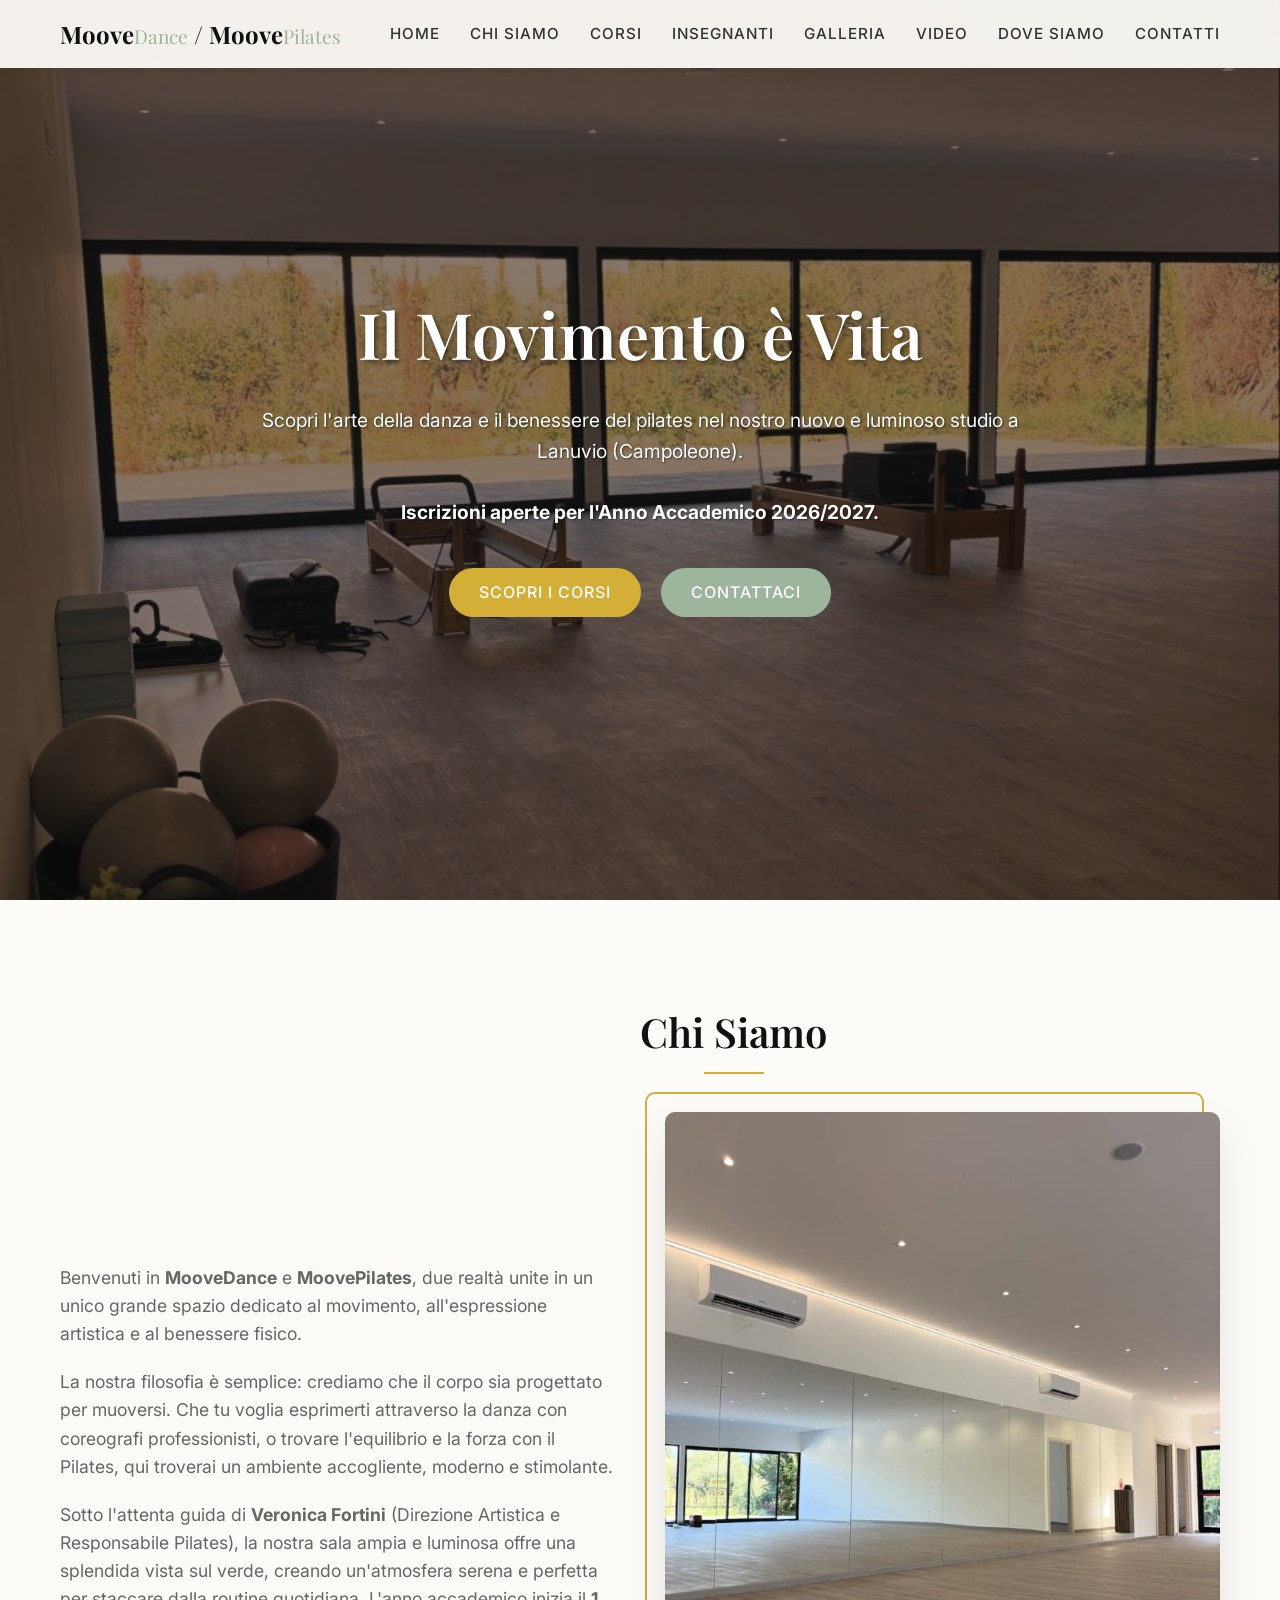
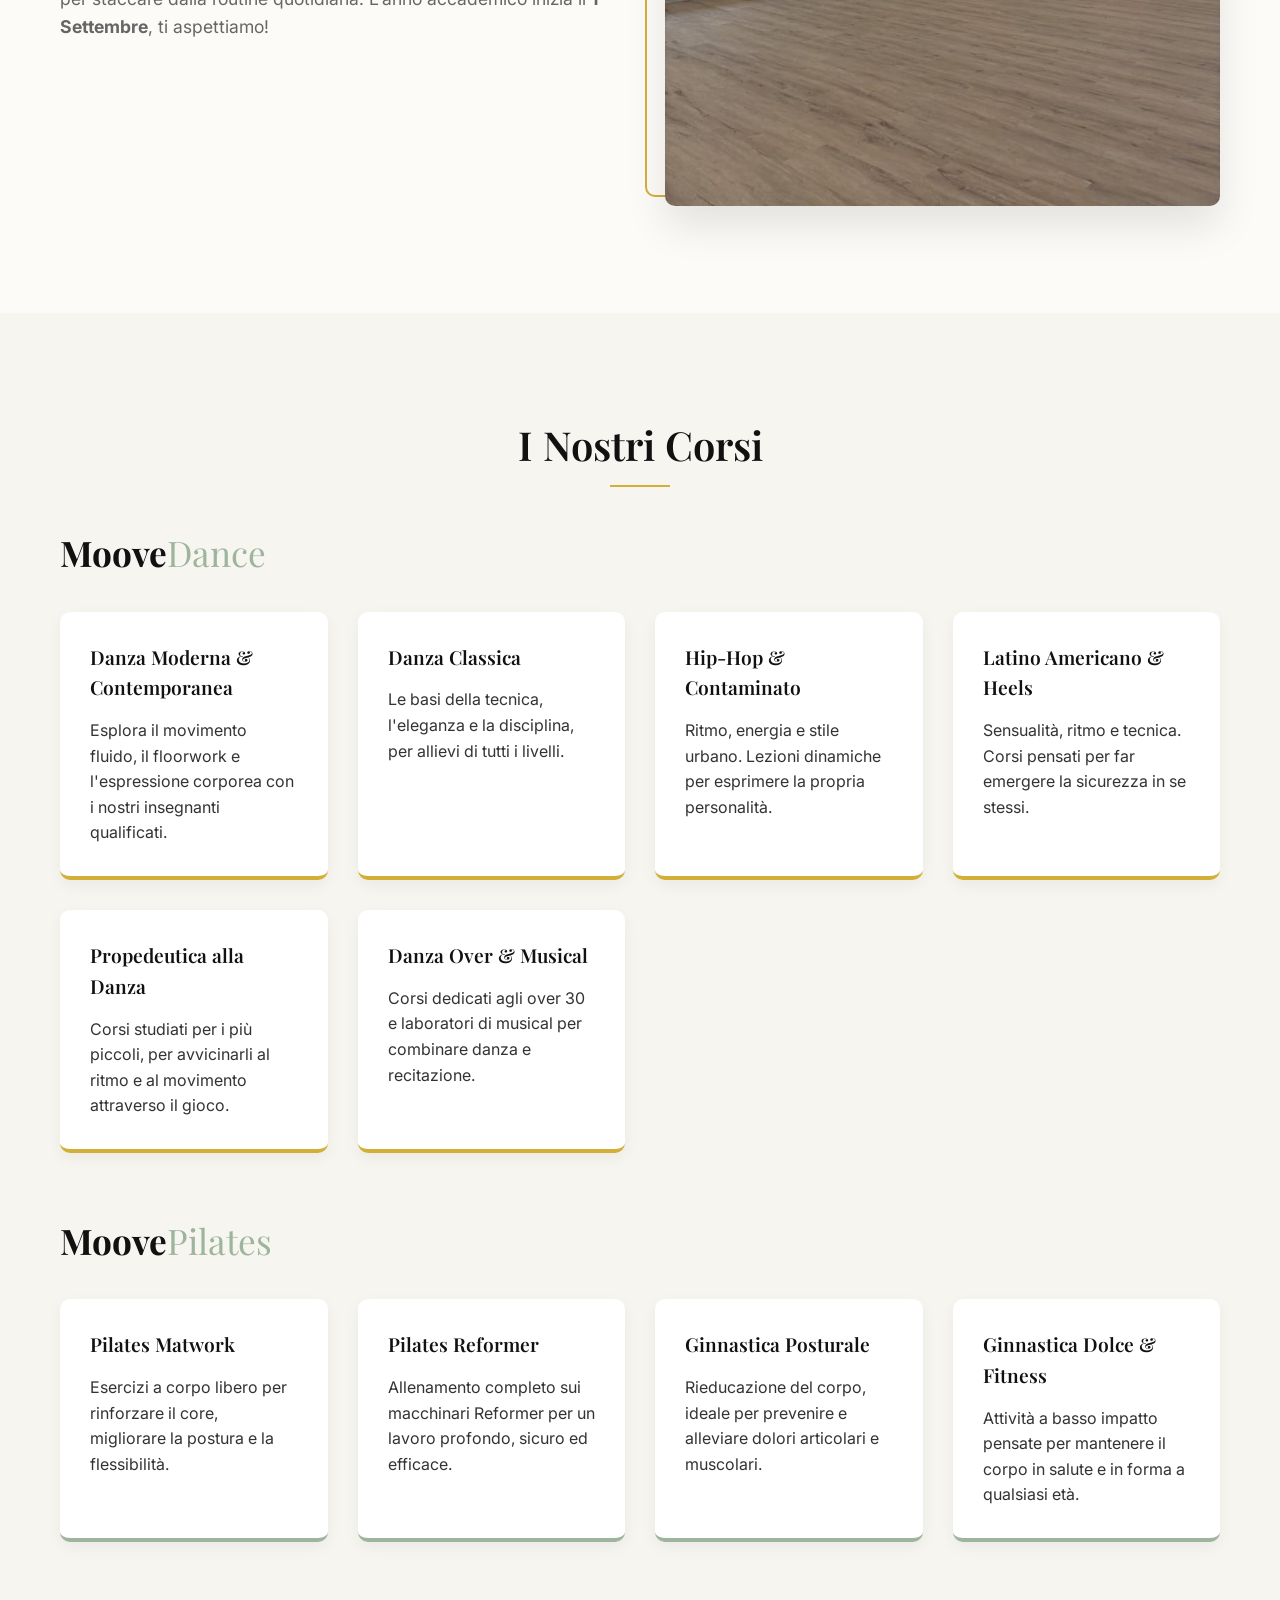
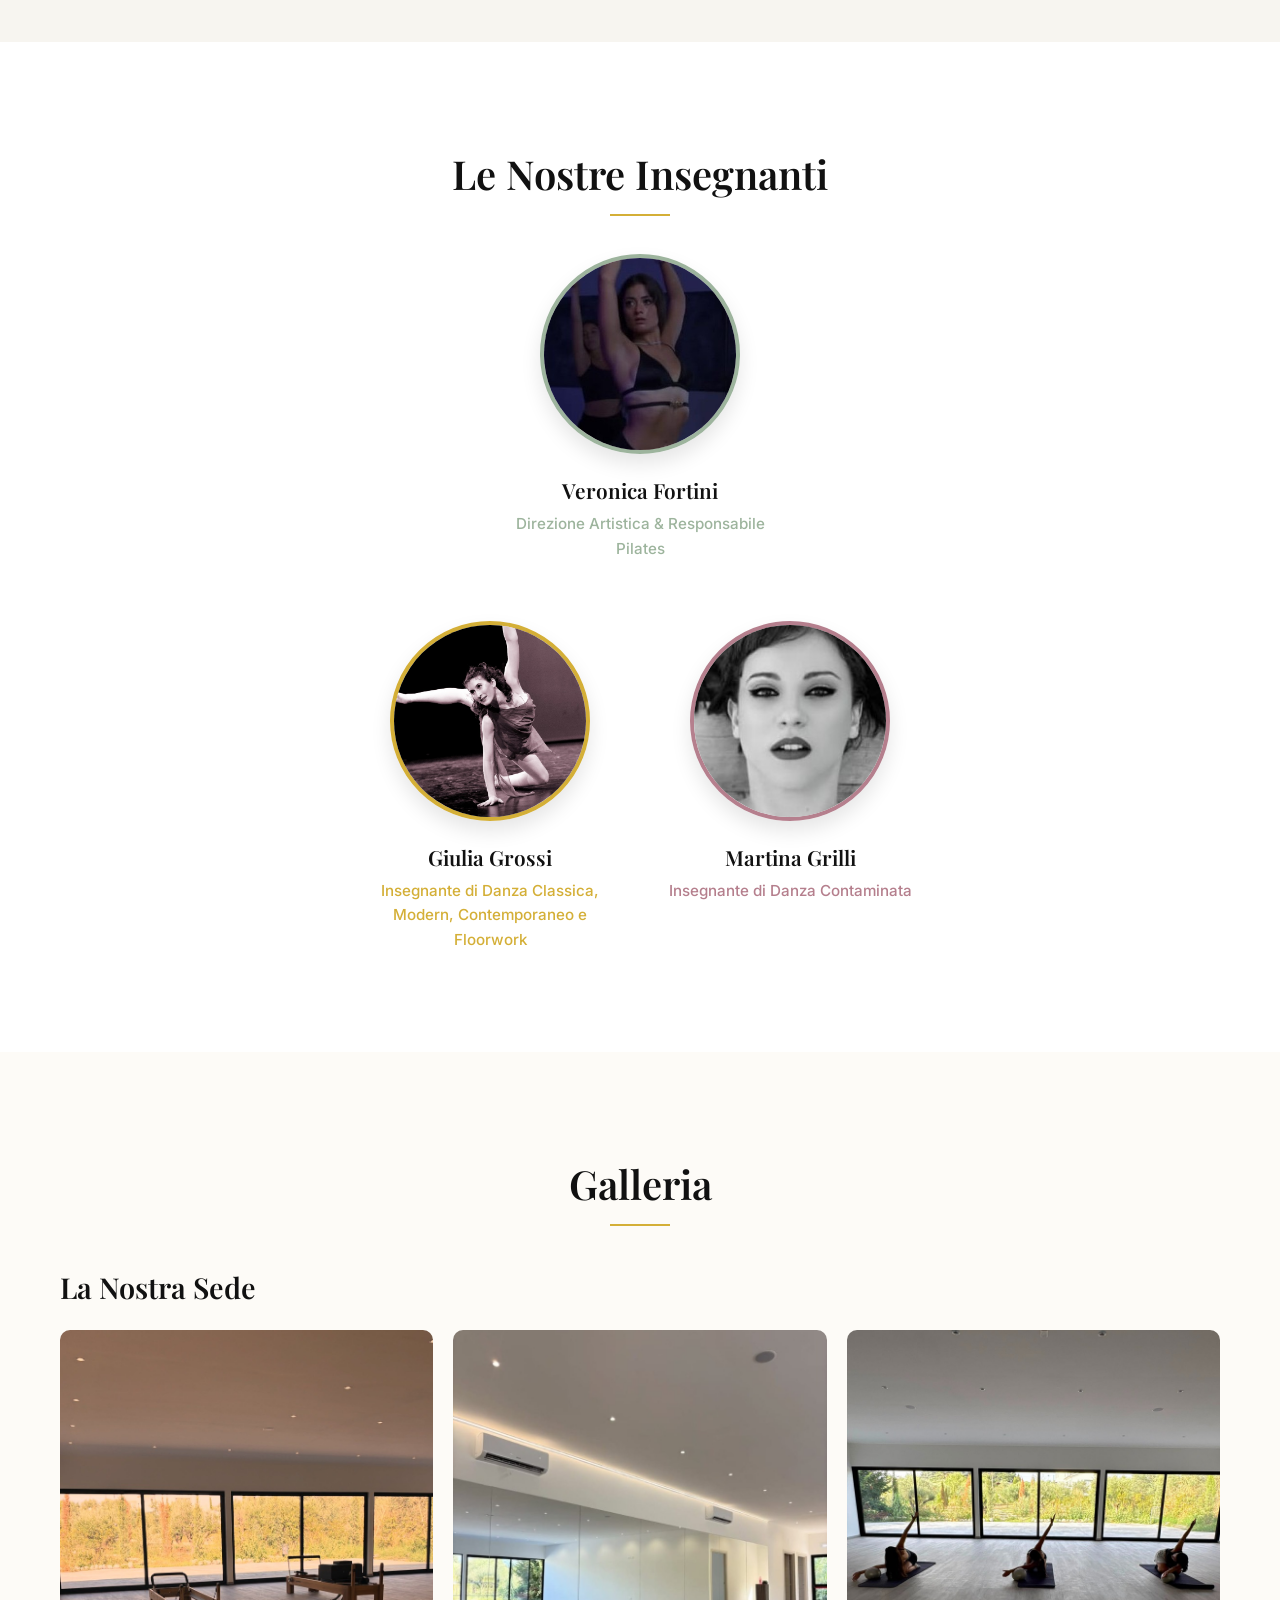
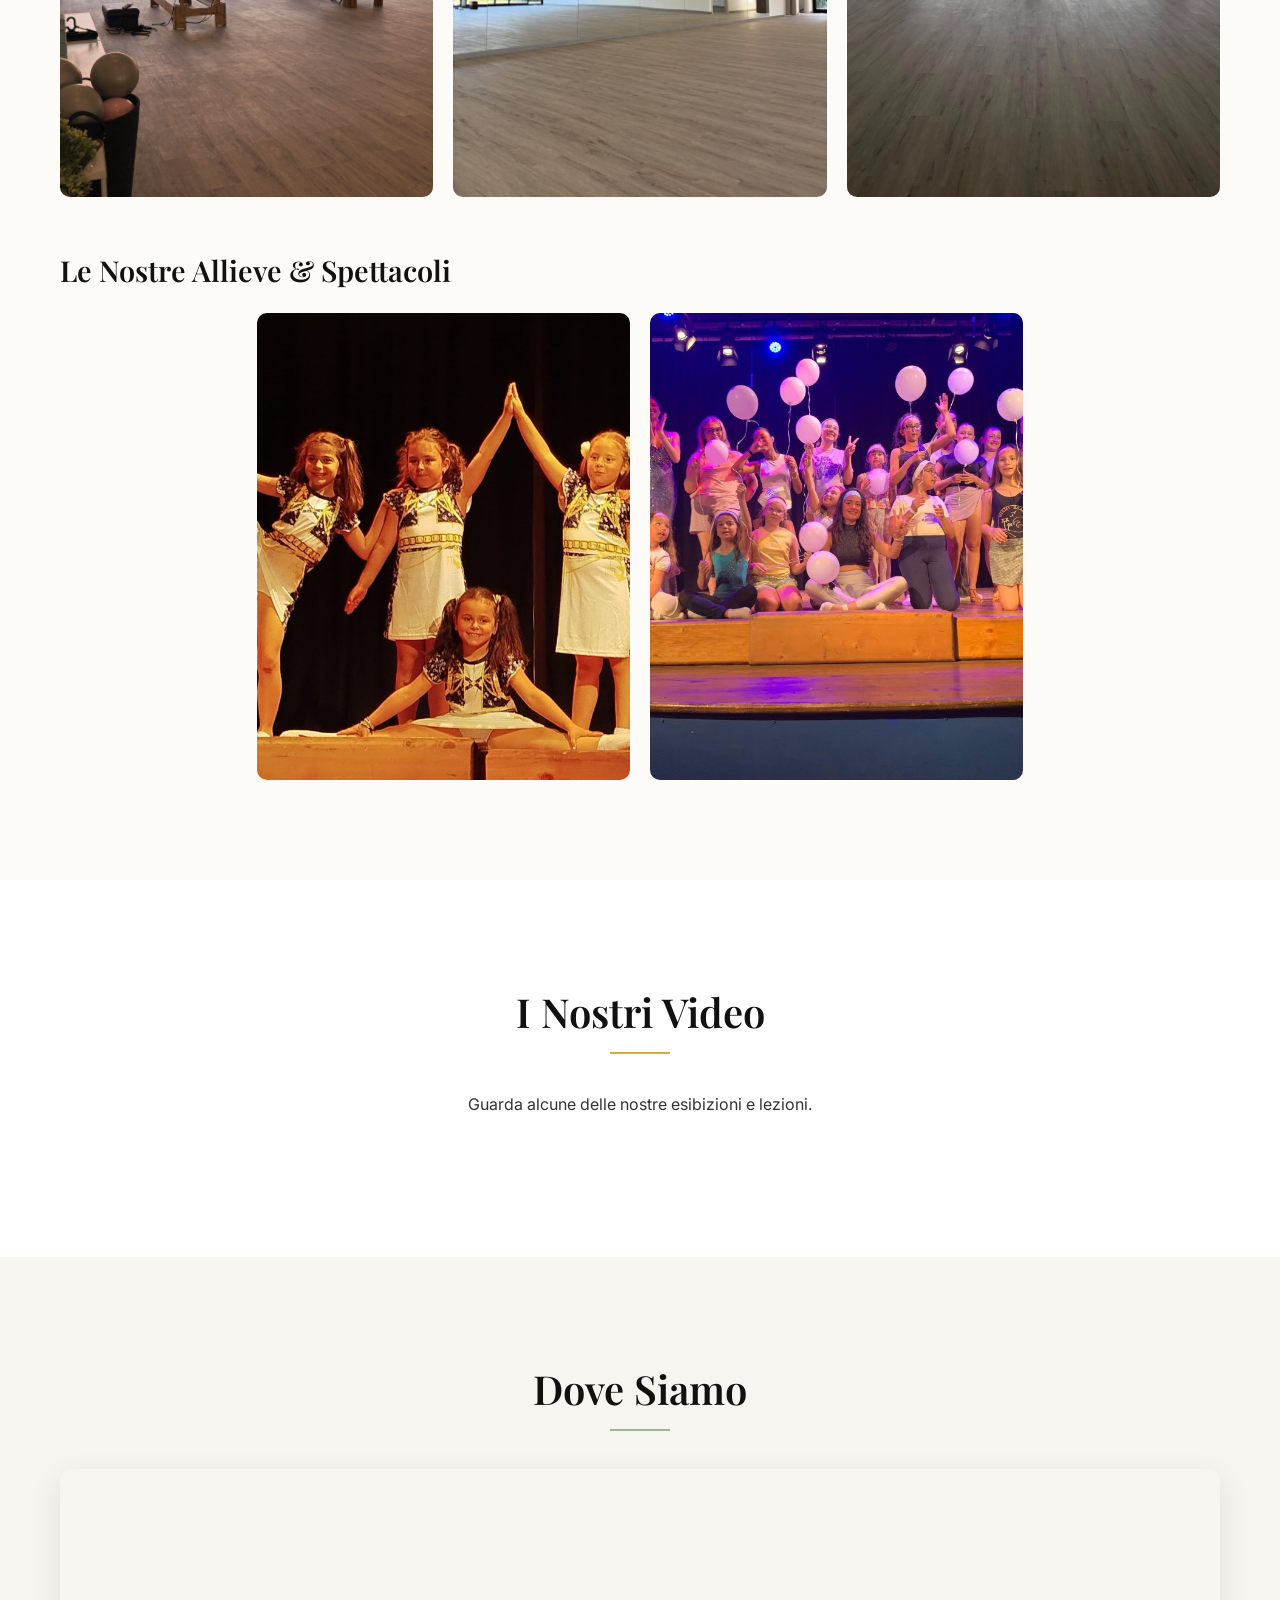
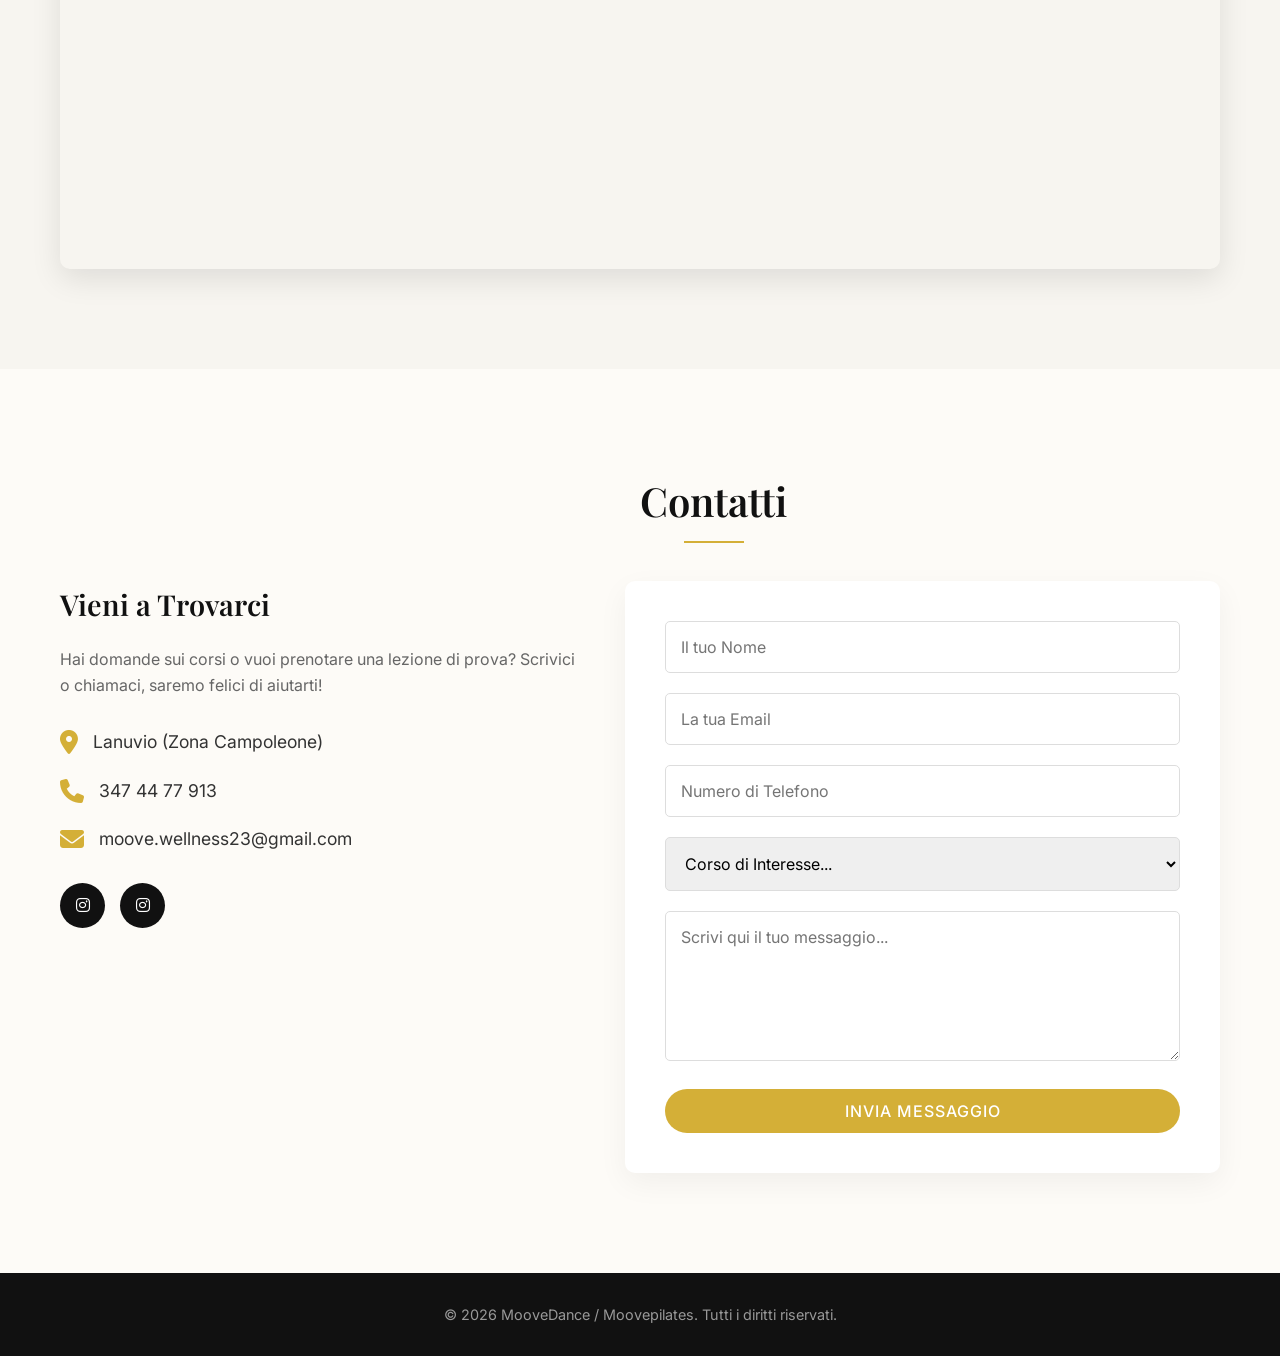
==== index.html @ 4d659f9c "Add files via upload" ====
<!DOCTYPE html>
<html lang="it">
<head>
  <meta charset="UTF-8">
  <meta name="viewport" content="width=device-width, initial-scale=1.0">
  <title>MooveDance & MoovePilates | Scuola di Danza e Pilates a Lanuvio</title>
  <meta name="description" content="MooveDance e MoovePilates a Lanuvio (Campoleone). Corsi di Danza Moderna, Classica, Hip-Hop e lezioni di Pilates, Reformer e Posturale. Iscrizioni aperte!">
  
  <!-- Google Fonts -->
  <link rel="preconnect" href="https://fonts.googleapis.com">
  <link rel="preconnect" href="https://fonts.gstatic.com" crossorigin>
  <link href="https://fonts.googleapis.com/css2?family=Inter:wght@300;400;500;600&family=Playfair+Display:ital,wght@0,400;0,600;0,700;1,400&display=swap" rel="stylesheet">
  
  <!-- Font Awesome for Icons -->
  <link rel="stylesheet" href="https://cdnjs.cloudflare.com/ajax/libs/font-awesome/6.4.0/css/all.min.css">
  
  <!-- Custom CSS -->
  <link rel="stylesheet" href="css/style.css?v=6">
</head>
<body>

  <!-- Header / Navbar -->
  <header>
    <div class="container">
      <div class="logo">
        <a href="#home">Moove<span>Dance</span> / Moove<span>Pilates</span></a>
      </div>
      
      <div class="hamburger">
        <span></span>
        <span></span>
        <span></span>
      </div>

      <ul class="nav-links">
        <li><a href="#home" class="active">Home</a></li>
        <li><a href="#chi-siamo">Chi Siamo</a></li>
        <li><a href="#corsi">Corsi</a></li>
        <li><a href="#insegnanti">Insegnanti</a></li>
        <li><a href="#galleria">Galleria</a></li>
        <li><a href="#video">Video</a></li>
        <li><a href="#dove-siamo">Dove Siamo</a></li>
        <li><a href="#contatti">Contatti</a></li>
      </ul>
    </div>
  </header>

  <!-- Hero Section -->
  <section id="home" style="background-image: url('img/hero.jpg');">
    <div class="hero-content fade-in">
      <h1>Il Movimento è Vita</h1>
      <p>Scopri l'arte della danza e il benessere del pilates nel nostro nuovo e luminoso studio a Lanuvio (Campoleone).<br><br><strong>Iscrizioni aperte per l'Anno Accademico 2026/2027.</strong></p>
      <div class="hero-buttons">
        <a href="#corsi" class="btn btn-primary">Scopri i Corsi</a>
        <a href="#contatti" class="btn btn-secondary">Contattaci</a>
      </div>
    </div>
  </section>

  <!-- Chi Siamo Section -->
  <section id="chi-siamo">
    <div class="container">
      <h2 class="section-title original-center fade-in">Chi Siamo</h2>
      <div class="about-content fade-in">
        <div class="about-text">
          <p>Benvenuti in <strong>MooveDance</strong> e <strong>MoovePilates</strong>, due realtà unite in un unico grande spazio dedicato al movimento, all'espressione artistica e al benessere fisico.</p>
          <p>La nostra filosofia è semplice: crediamo che il corpo sia progettato per muoversi. Che tu voglia esprimerti attraverso la danza con coreografi professionisti, o trovare l'equilibrio e la forza con il Pilates, qui troverai un ambiente accogliente, moderno e stimolante.</p>
          <p>Sotto l'attenta guida di <strong>Veronica Fortini</strong> (Direzione Artistica e Responsabile Pilates), la nostra sala ampia e luminosa offre una splendida vista sul verde, creando un'atmosfera serena e perfetta per staccare dalla routine quotidiana. L'anno accademico inizia il <strong>1 Settembre</strong>, ti aspettiamo!</p>
        </div>
        <div class="about-image">
          <img src="img/chi-siamo.jpg" alt="Sala MooveDance">
        </div>
      </div>
    </div>
  </section>

  <!-- Corsi Section -->
  <section id="corsi">
    <div class="container">
      <h2 class="section-title fade-in">I Nostri Corsi</h2>
      
      <div class="corsi-wrapper">
        <!-- Danza -->
        <div class="corsi-category fade-in">
          <h3><strong>Moove</strong><span>Dance</span></h3>
          <div class="corsi-grid">
            <div class="corso-card">
              <h4>Danza Moderna & Contemporanea</h4>
              <p>Esplora il movimento fluido, il floorwork e l'espressione corporea con i nostri insegnanti qualificati.</p>
            </div>
            <div class="corso-card">
              <h4>Danza Classica</h4>
              <p>Le basi della tecnica, l'eleganza e la disciplina, per allievi di tutti i livelli.</p>
            </div>
            <div class="corso-card">
              <h4>Hip-Hop & Contaminato</h4>
              <p>Ritmo, energia e stile urbano. Lezioni dinamiche per esprimere la propria personalità.</p>
            </div>
            <div class="corso-card">
              <h4>Latino Americano & Heels</h4>
              <p>Sensualità, ritmo e tecnica. Corsi pensati per far emergere la sicurezza in se stessi.</p>
            </div>
            <div class="corso-card">
              <h4>Propedeutica alla Danza</h4>
              <p>Corsi studiati per i più piccoli, per avvicinarli al ritmo e al movimento attraverso il gioco.</p>
            </div>
            <div class="corso-card">
              <h4>Danza Over & Musical</h4>
              <p>Corsi dedicati agli over 30 e laboratori di musical per combinare danza e recitazione.</p>
            </div>
          </div>
        </div>

        <!-- Pilates -->
        <div class="corsi-category fade-in">
          <h3><strong>Moove</strong><span>Pilates</span></h3>
          <div class="corsi-grid">
            <div class="corso-card pilates">
              <h4>Pilates Matwork</h4>
              <p>Esercizi a corpo libero per rinforzare il core, migliorare la postura e la flessibilità.</p>
            </div>
            <div class="corso-card pilates">
              <h4>Pilates Reformer</h4>
              <p>Allenamento completo sui macchinari Reformer per un lavoro profondo, sicuro ed efficace.</p>
            </div>
            <div class="corso-card pilates">
              <h4>Ginnastica Posturale</h4>
              <p>Rieducazione del corpo, ideale per prevenire e alleviare dolori articolari e muscolari.</p>
            </div>
            <div class="corso-card pilates">
              <h4>Ginnastica Dolce & Fitness</h4>
              <p>Attività a basso impatto pensate per mantenere il corpo in salute e in forma a qualsiasi età.</p>
            </div>
          </div>
        </div>
      </div>
    </div>
  </section>

  <!-- Insegnanti Section -->
  <section id="insegnanti">
    <div class="container">
      <h2 class="section-title fade-in">Le Nostre Insegnanti</h2>
      <div class="teachers-grid fade-in" style="margin-bottom: 60px;">
        <div class="teacher-card color-sage">
          <div class="teacher-img">
            <img src="img/veronica.jpg" alt="Veronica Fortini">
          </div>
          <h4>Veronica Fortini</h4>
          <p class="teacher-role">Direzione Artistica & Responsabile Pilates</p>
        </div>
      </div>
      
      <div class="teachers-grid fade-in">
        <div class="teacher-card color-gold">
          <div class="teacher-img">
            <img src="img/giulia.jpg" alt="Giulia Grossi">
          </div>
          <h4>Giulia Grossi</h4>
          <p class="teacher-role">Insegnante di Danza Classica, Modern, Contemporaneo e Floorwork</p>
        </div>
        <div class="teacher-card color-rose">
          <div class="teacher-img">
            <img src="img/martina.jpg" alt="Martina Grilli">
          </div>
          <h4>Martina Grilli</h4>
          <p class="teacher-role">Insegnante di Danza Contaminata</p>
        </div>
      </div>
    </div>
  </section>

  <!-- Galleria Section -->
  <section id="galleria">
    <div class="container">
      <h2 class="section-title fade-in">Galleria</h2>
      
      <h3 style="margin-bottom: 20px; font-size: 1.8rem; color: var(--color-black);" class="fade-in">La Nostra Sede</h3>
      <div class="gallery-grid fade-in" style="margin-bottom: 50px;">
        <div class="gallery-item"><img src="img/hero.jpg" alt="Sala Principale"></div>
        <div class="gallery-item"><img src="img/chi-siamo.jpg" alt="Dettaglio Sala"></div>
        <div class="gallery-item"><img src="img/real-gallery3.jpg" alt="Lezione Pilates"></div>
      </div>

      <h3 style="margin-bottom: 20px; font-size: 1.8rem; color: var(--color-black);" class="fade-in">Le Nostre Allieve & Spettacoli</h3>
      <div class="gallery-grid centered fade-in">
        <div class="gallery-item"><img src="img/real-gallery1.jpg" alt="Spettacolo Danza"></div>
        <div class="gallery-item"><img src="img/real-gallery2.jpg" alt="Gruppo Danza"></div>
      </div>
    </div>
  </section>

  <!-- Video Section -->
  <section id="video">
    <div class="container">
      <h2 class="section-title fade-in">I Nostri Video</h2>
      <p style="text-align: center; margin-bottom: 40px;" class="fade-in">Guarda alcune delle nostre esibizioni e lezioni.</p>
      <div class="video-grid fade-in">
        <!-- I video verranno inseriti qui -->
      </div>
    </div>
  </section>

  <!-- Dove Siamo Section -->
  <section id="dove-siamo">
    <div class="container">
      <h2 class="section-title pilates-title fade-in">Dove Siamo</h2>
      <div class="map-container fade-in">
        <!-- Google Maps Embed for Lanuvio, Campoleone -->
        <iframe src="https://www.google.com/maps/embed?pb=!1m18!1m12!1m3!1d23858.14593789738!2d12.66291814065462!3d41.62833300360155!2m3!1f0!2f0!3f0!3m2!1i1024!2i768!4f13.1!3m3!1m2!1s0x13259b14ec0f1e8d%3A0x7eb177f1cd5f005a!2sA.S.D.%20Moove%20Dance%20e%20Fitness!5e0!3m2!1sit!2sit!4v1787068360899!5m2!1sit!2sit" allowfullscreen="" loading="lazy" referrerpolicy="strict-origin-when-cross-origin"></iframe>
      </div>
    </div>
  </section>

  <!-- Contatti Section -->
  <section id="contatti">
    <div class="container">
      <h2 class="section-title original-center fade-in">Contatti</h2>
      <div class="contact-wrapper fade-in">
        <div class="contact-info">
          <h3>Vieni a Trovarci</h3>
          <p style="margin-bottom: 30px; color: var(--color-text-light);">Hai domande sui corsi o vuoi prenotare una lezione di prova? Scrivici o chiamaci, saremo felici di aiutarti!</p>
          
          <div class="info-item">
            <i class="fa-solid fa-location-dot"></i>
            <span>Lanuvio (Zona Campoleone)</span>
          </div>
          <div class="info-item">
            <i class="fa-solid fa-phone"></i>
            <span>347 44 77 913</span>
          </div>
          <div class="info-item">
            <i class="fa-solid fa-envelope"></i>
            <span>moove.wellness23@gmail.com</span>
          </div>
          
          <div class="social-links">
            <a href="https://instagram.com/moove.dance_" target="_blank" title="Instagram MooveDance"><i class="fa-brands fa-instagram"></i></a>
            <a href="https://www.instagram.com/__moovepilates__/" target="_blank" title="Instagram Moovepilates"><i class="fa-brands fa-instagram"></i></a>
          </div>
        </div>
        
        <div class="contact-form">
          <form id="contact-form" action="https://formspree.io/f/xjybperv" method="POST">
            <div class="form-group">
              <input type="text" name="name" placeholder="Il tuo Nome" required>
            </div>
            <div class="form-group">
              <input type="email" name="email" placeholder="La tua Email" required>
            </div>
            <div class="form-group">
              <input type="tel" name="phone" placeholder="Numero di Telefono">
            </div>
            <div class="form-group">
              <select name="corso" required>
                <option value="" disabled selected>Corso di Interesse...</option>
                <optgroup label="MooveDance">
                  <option value="Danza Moderna">Danza Moderna / Contemporanea</option>
                  <option value="Danza Classica">Danza Classica</option>
                  <option value="Hip Hop">Hip-Hop / Contaminato</option>
                  <option value="Latino">Latino Americano / Heels</option>
                  <option value="Propedeutica">Propedeutica</option>
                  <option value="Danza Over">Danza Over / Musical</option>
                </optgroup>
                <optgroup label="Moovepilates">
                  <option value="Pilates Matwork">Pilates Matwork</option>
                  <option value="Pilates Reformer">Pilates Reformer</option>
                  <option value="Posturale">Ginnastica Posturale</option>
                  <option value="Fitness">Ginnastica Dolce / Fitness</option>
                </optgroup>
              </select>
            </div>
            <div class="form-group">
              <textarea name="message" placeholder="Scrivi qui il tuo messaggio..." required></textarea>
            </div>
            <button type="submit" class="btn btn-primary" style="width: 100%;">Invia Messaggio</button>
            <p id="form-status" style="margin-top: 15px; text-align: center; display: none; font-weight: 500;"></p>
          </form>
        </div>
      </div>
    </div>
  </section>

  <!-- Footer -->
  <footer>
    <div class="container">
      <p>&copy; 2026 MooveDance / Moovepilates. Tutti i diritti riservati.</p>
    </div>
  </footer>

  <!-- Lightbox Modal per Galleria -->
  <div id="lightbox" class="lightbox">
    <span class="lightbox-close">&times;</span>
    <img class="lightbox-content" id="lightbox-img">
  </div>

  <script src="js/main.js"></script>
</body>
</html>
---- css/style.css ----
:root {
  /* MooveDance Palette */
  --color-black: #111111;
  --color-gold: #D4AF37;
  --color-powder-pink: #F3E0E4;
  --color-rose: #B57F8D;
  
  /* Moovepilates Palette */
  --color-sage: #9DB49D;
  --color-cream: #FDFBF7;
  
  /* Shared / Base */
  --color-white: #ffffff;
  --color-text: #333333;
  --color-text-light: #666666;
  --color-bg-alt: #F7F5F0;

  --font-heading: 'Playfair Display', serif;
  --font-body: 'Inter', sans-serif;
  
  --transition: all 0.3s ease-in-out;
}

* {
  margin: 0;
  padding: 0;
  box-sizing: border-box;
}

html {
  scroll-behavior: smooth;
  font-size: 16px;
}

body {
  font-family: var(--font-body);
  color: var(--color-text);
  background-color: var(--color-cream);
  line-height: 1.6;
}

h1, h2, h3, h4 {
  font-family: var(--font-heading);
  font-weight: 600;
  color: var(--color-black);
}

a {
  text-decoration: none;
  color: inherit;
}

ul {
  list-style: none;
}

.container {
  max-width: 1200px;
  margin: 0 auto;
  padding: 0 20px;
}

.section-title {
  text-align: center;
  font-size: 2.5rem;
  margin-bottom: 3rem;
  position: relative;
}

.section-title.original-center {
  display: inline-block;
  left: 50%;
  transform: translateX(-50%);
}

.section-title::after {
  content: '';
  position: absolute;
  bottom: -10px;
  left: 50%;
  transform: translateX(-50%);
  width: 60px;
  height: 2px;
  background-color: var(--color-gold);
}

.section-title.pilates-title::after {
  background-color: var(--color-sage);
}

.btn {
  display: inline-block;
  padding: 12px 30px;
  font-family: var(--font-body);
  font-size: 1rem;
  font-weight: 500;
  text-transform: uppercase;
  letter-spacing: 1px;
  border-radius: 30px;
  cursor: pointer;
  transition: var(--transition);
  border: none;
}

.btn-primary {
  background-color: var(--color-gold);
  color: var(--color-white);
}

.btn-primary:hover {
  background-color: #bfa132;
  transform: translateY(-2px);
  box-shadow: 0 4px 15px rgba(212, 175, 55, 0.4);
}

.btn-secondary {
  background-color: var(--color-sage);
  color: var(--color-white);
}

.btn-secondary:hover {
  background-color: #889e88;
  transform: translateY(-2px);
  box-shadow: 0 4px 15px rgba(157, 180, 157, 0.4);
}

/* Header & Navbar */
header {
  position: fixed;
  top: 0;
  left: 0;
  width: 100%;
  background-color: rgba(253, 251, 247, 0.95);
  backdrop-filter: blur(10px);
  z-index: 1000;
  box-shadow: 0 2px 10px rgba(0,0,0,0.05);
  padding: 15px 0;
  transition: var(--transition);
}

header .container {
  display: flex;
  justify-content: space-between;
  align-items: center;
}

.logo {
  font-family: var(--font-heading);
  font-size: 1.5rem;
  font-weight: 700;
  color: var(--color-black);
  display: flex;
  align-items: center;
  gap: 10px;
}

.logo span {
  font-weight: 400;
  font-size: 1.2rem;
  color: var(--color-sage);
}

.nav-links {
  display: flex;
  gap: 30px;
}

.nav-links li a {
  font-size: 0.95rem;
  font-weight: 500;
  text-transform: uppercase;
  letter-spacing: 1px;
  position: relative;
  transition: var(--transition);
}

.nav-links li a:hover {
  color: var(--color-gold);
}

.nav-links li a::after {
  content: '';
  position: absolute;
  width: 0;
  height: 2px;
  bottom: -5px;
  left: 0;
  background-color: var(--color-gold);
  transition: var(--transition);
}

.nav-links li a:hover::after {
  width: 100%;
}

.hamburger {
  display: none;
  cursor: pointer;
  flex-direction: column;
  gap: 5px;
}

.hamburger span {
  width: 25px;
  height: 3px;
  background-color: var(--color-black);
  border-radius: 3px;
  transition: var(--transition);
}

/* Hero Section */
#home {
  height: 100vh;
  display: flex;
  align-items: center;
  justify-content: center;
  position: relative;
  background-size: cover;
  background-position: center;
  background-attachment: fixed;
  color: var(--color-white);
  text-align: center;
}

#home::before {
  content: '';
  position: absolute;
  top: 0;
  left: 0;
  width: 100%;
  height: 100%;
  background: rgba(17, 17, 17, 0.5); /* Dark overlay */
}

.hero-content {
  position: relative;
  z-index: 1;
  max-width: 800px;
  padding: 0 20px;
}

.hero-content h1 {
  font-size: 4rem;
  color: var(--color-white);
  margin-bottom: 20px;
  text-shadow: 2px 2px 4px rgba(0,0,0,0.5);
}

.hero-content p {
  font-size: 1.2rem;
  margin-bottom: 40px;
  text-shadow: 1px 1px 2px rgba(0,0,0,0.5);
}

.hero-buttons {
  display: flex;
  gap: 20px;
  justify-content: center;
}

/* Chi Siamo */
#chi-siamo {
  padding: 100px 0;
  background-color: var(--color-cream);
}

.about-content {
  display: flex;
  align-items: center;
  gap: 50px;
}

.about-text {
  flex: 1;
}

.about-text p {
  margin-bottom: 20px;
  font-size: 1.1rem;
  color: var(--color-text-light);
}

.about-image {
  flex: 1;
  position: relative;
}

.about-image img {
  width: 100%;
  aspect-ratio: 4/5;
  object-fit: cover;
  border-radius: 10px;
  box-shadow: 0 20px 40px rgba(0,0,0,0.1);
}

.about-image::before {
  content: '';
  position: absolute;
  top: -20px;
  left: -20px;
  width: 100%;
  height: 100%;
  border: 2px solid var(--color-gold);
  border-radius: 10px;
  z-index: -1;
}

/* Corsi */
#corsi {
  padding: 100px 0;
  background-color: var(--color-bg-alt);
}

.corsi-wrapper {
  display: flex;
  flex-direction: column;
  gap: 60px;
}

.corsi-category h3 {
  font-size: 2.2rem;
  margin-bottom: 30px;
}

.corsi-category h3 strong {
  font-weight: 700;
  color: var(--color-black);
}

.corsi-category h3 span {
  font-weight: 400;
  color: var(--color-sage);
}

.corsi-grid {
  display: grid;
  grid-template-columns: repeat(4, 1fr);
  gap: 30px;
}

.corso-card {
  background-color: var(--color-white);
  padding: 30px;
  border-radius: 10px;
  box-shadow: 0 5px 15px rgba(0,0,0,0.05);
  transition: var(--transition);
  border-bottom: 4px solid var(--color-gold);
}

.corso-card.pilates {
  border-bottom-color: var(--color-sage);
}

.corso-card:hover {
  transform: translateY(-10px);
  box-shadow: 0 15px 30px rgba(0,0,0,0.1);
}

.corso-card h4 {
  font-size: 1.2rem;
  margin-bottom: 15px;
}

/* Insegnanti */
#insegnanti {
  padding: 100px 0;
  background-color: var(--color-white);
}

.teachers-grid {
  display: flex;
  justify-content: center;
  gap: 50px;
  flex-wrap: wrap;
  margin-top: 20px;
}

.teacher-card {
  text-align: center;
  width: 250px;
}

.teacher-img {
  width: 200px;
  height: 200px;
  margin: 0 auto 20px auto;
  border-radius: 50%;
  overflow: hidden;
  border: 4px solid transparent;
  box-shadow: 0 10px 20px rgba(0,0,0,0.1);
  transition: var(--transition);
}

.teacher-card:hover .teacher-img {
  transform: scale(1.05);
}

.teacher-img img {
  width: 100%;
  height: 100%;
  object-fit: cover;
}

.teacher-card h4 {
  font-size: 1.3rem;
  margin-bottom: 5px;
}

.teacher-role {
  font-weight: 500;
  font-size: 0.95rem;
}

/* Colori Insegnanti */
.teacher-card.color-sage .teacher-img { border-color: var(--color-sage); }
.teacher-card.color-sage .teacher-role { color: var(--color-sage); }

.teacher-card.color-gold .teacher-img { border-color: var(--color-gold); }
.teacher-card.color-gold .teacher-role { color: var(--color-gold); }

.teacher-card.color-rose .teacher-img { border-color: var(--color-rose); }
.teacher-card.color-rose .teacher-role { color: var(--color-rose); }

/* Galleria */
#galleria {
  padding: 100px 0;
  background-color: var(--color-cream);
}

.gallery-grid {
  display: grid;
  grid-template-columns: repeat(auto-fit, minmax(300px, 1fr));
  gap: 20px;
}

.gallery-item {
  border-radius: 10px;
  overflow: hidden;
  aspect-ratio: 4/5;
}

.gallery-grid.centered {
  display: flex;
  justify-content: center;
  flex-wrap: wrap;
  gap: 20px;
}

.gallery-grid.centered .gallery-item {
  width: calc((100% - 40px) / 3);
}

.gallery-item img {
  width: 100%;
  height: 100%;
  object-fit: cover;
  transition: var(--transition);
}

.gallery-item:hover img {
  transform: scale(1.05);
}

/* Video Section */
#video {
  padding: 100px 0;
  background-color: var(--color-white);
}

.video-grid {
  display: flex;
  gap: 30px;
  justify-content: center;
  flex-wrap: wrap;
}

.video-item {
  flex: 1 1 400px;
  max-width: 600px;
  border-radius: 10px;
  overflow: hidden;
  box-shadow: 0 10px 30px rgba(0,0,0,0.1);
  background-color: var(--color-black);
  position: relative;
  aspect-ratio: 16/9;
}

.video-placeholder {
  position: absolute;
  top: 0; left: 0; width: 100%; height: 100%;
  display: flex;
  flex-direction: column;
  align-items: center;
  justify-content: center;
  color: var(--color-white);
  text-align: center;
  background: linear-gradient(135deg, rgba(157, 180, 157, 0.8), rgba(212, 175, 55, 0.8));
}

.video-placeholder i {
  font-size: 4rem;
}

.video-placeholder p {
  font-weight: 500;
  font-size: 1.2rem;
}

.video-item iframe {
  width: 100%;
  height: 100%;
  border: none;
}

/* Dove Siamo */
#dove-siamo {
  padding: 100px 0;
  background-color: var(--color-bg-alt);
}

.map-container {
  width: 100%;
  height: 400px;
  border-radius: 10px;
  overflow: hidden;
  box-shadow: 0 10px 30px rgba(0,0,0,0.1);
}

.map-container iframe {
  width: 100%;
  height: 100%;
  border: none;
}

/* Contatti */
#contatti {
  padding: 100px 0;
  background-color: var(--color-cream);
}

.contact-wrapper {
  display: flex;
  gap: 50px;
}

.contact-info {
  flex: 1;
}

.contact-info h3 {
  font-size: 1.8rem;
  margin-bottom: 20px;
}

.info-item {
  display: flex;
  align-items: center;
  gap: 15px;
  margin-bottom: 20px;
  font-size: 1.1rem;
}

.info-item i {
  color: var(--color-gold);
  font-size: 1.5rem;
}

.social-links {
  display: flex;
  gap: 15px;
  margin-top: 30px;
}

.social-links a {
  display: flex;
  align-items: center;
  justify-content: center;
  width: 45px;
  height: 45px;
  background-color: var(--color-black);
  color: var(--color-white);
  border-radius: 50%;
  transition: var(--transition);
}

.social-links a:hover {
  background-color: var(--color-gold);
  transform: translateY(-3px);
}

.contact-form {
  flex: 1;
  background-color: var(--color-white);
  padding: 40px;
  border-radius: 10px;
  box-shadow: 0 10px 30px rgba(0,0,0,0.05);
}

.form-group {
  margin-bottom: 20px;
}

.form-group input,
.form-group select,
.form-group textarea {
  width: 100%;
  padding: 15px;
  border: 1px solid #ddd;
  border-radius: 5px;
  font-family: var(--font-body);
  font-size: 1rem;
  transition: var(--transition);
}

.form-group input:focus,
.form-group select:focus,
.form-group textarea:focus {
  outline: none;
  border-color: var(--color-gold);
}

.form-group textarea {
  height: 150px;
  resize: vertical;
}

/* Footer */
footer {
  background-color: var(--color-black);
  color: var(--color-white);
  text-align: center;
  padding: 30px 0;
}

footer p {
  color: #999;
  font-size: 0.9rem;
}

/* Animations */
.fade-in {
  opacity: 0;
  transform: translateY(30px);
  transition: opacity 0.8s ease, transform 0.8s ease;
}

.fade-in.appear {
  opacity: 1;
  transform: translateY(0);
}

/* Lightbox Modal */
.lightbox {
  display: none;
  position: fixed;
  z-index: 9999;
  padding-top: 50px;
  left: 0;
  top: 0;
  width: 100%;
  height: 100%;
  background-color: rgba(0, 0, 0, 0.9);
  backdrop-filter: blur(5px);
  opacity: 0;
  transition: opacity 0.3s ease;
}

.lightbox.active {
  display: flex;
  justify-content: center;
  align-items: center;
  opacity: 1;
}

.lightbox-content {
  max-width: 90%;
  max-height: 85vh;
  object-fit: contain;
  border-radius: 4px;
  box-shadow: 0 4px 20px rgba(0,0,0,0.5);
  transform: scale(0.95);
  transition: transform 0.3s ease;
}

.lightbox.active .lightbox-content {
  transform: scale(1);
}

.lightbox-close {
  position: absolute;
  top: 20px;
  right: 35px;
  color: #f1f1f1;
  font-size: 40px;
  font-weight: bold;
  cursor: pointer;
  transition: 0.3s;
  z-index: 10000;
}

.lightbox-close:hover,
.lightbox-close:focus {
  color: var(--color-gold);
  text-decoration: none;
}

.gallery-item img {
  cursor: pointer;
}

/* Responsive */
@media (max-width: 900px) {
  .about-content, .contact-wrapper {
    flex-direction: column;
  }

  .about-image::before {
    display: none;
  }
}

@media (max-width: 768px) {
  .hero-content h1 {
    font-size: 2.5rem;
  }
  
  .hero-content p {
    font-size: 1.1rem;
  }

  .section-title {
    font-size: 2rem;
    margin-bottom: 2.5rem;
  }

  .corsi-category h3 {
    font-size: 1.8rem;
  }
  
  .contact-info h3 {
    font-size: 1.4rem;
  }

  .contact-form {
    padding: 20px;
  }
  .corsi-grid {
    grid-template-columns: repeat(2, 1fr);
    gap: 15px;
  }
  
  .corso-card {
    padding: 20px;
  }

  .teachers-grid {
    gap: 20px;
  }
  
  .teacher-card {
    width: calc(50% - 10px);
  }

  .teacher-img {
    width: 150px;
    height: 150px;
  }

  .gallery-grid {
    grid-template-columns: repeat(2, 1fr);
    gap: 15px;
  }
  
  .gallery-grid.centered {
    gap: 15px;
  }
  
  .gallery-grid.centered .gallery-item {
    width: calc((100% - 15px) / 2);
  }

  .nav-links {
    position: absolute;
    top: 100%;
    left: -100%;
    width: 100%;
    background-color: rgba(253, 251, 247, 0.98);
    flex-direction: column;
    text-align: center;
    padding: 30px 0;
    transition: 0.3s;
    box-shadow: 0 10px 10px rgba(0,0,0,0.05);
  }
  
  .nav-links.active {
    left: 0;
  }
  
  .hamburger {
    display: flex;
  }
  
  .hamburger.active span:nth-child(1) {
    transform: translateY(8px) rotate(45deg);
  }
  
  .hamburger.active span:nth-child(2) {
    opacity: 0;
  }
  
  .hamburger.active span:nth-child(3) {
    transform: translateY(-8px) rotate(-45deg);
  }
}

@media (max-width: 480px) {
  .hero-content h1 {
    font-size: 2rem;
  }
  
  .hero-content p {
    font-size: 1rem;
  }
  
  .section-title {
    font-size: 1.7rem;
    margin-bottom: 2rem;
  }
  
  .corsi-category h3 {
    font-size: 1.6rem;
  }
  
  .corso-card h4, .teacher-card h4 {
    font-size: 1.1rem;
  }

  .corsi-grid {
    gap: 10px;
  }

  .corso-card {
    padding: 15px;
  }

  .teacher-img {
    width: 120px;
    height: 120px;
  }

  .gallery-grid {
    gap: 10px;
  }
  
  .gallery-grid.centered {
    gap: 10px;
  }
  
  .gallery-grid.centered .gallery-item {
    width: calc((100% - 10px) / 2);
  }

  .contact-form {
    padding: 20px;
  }
}
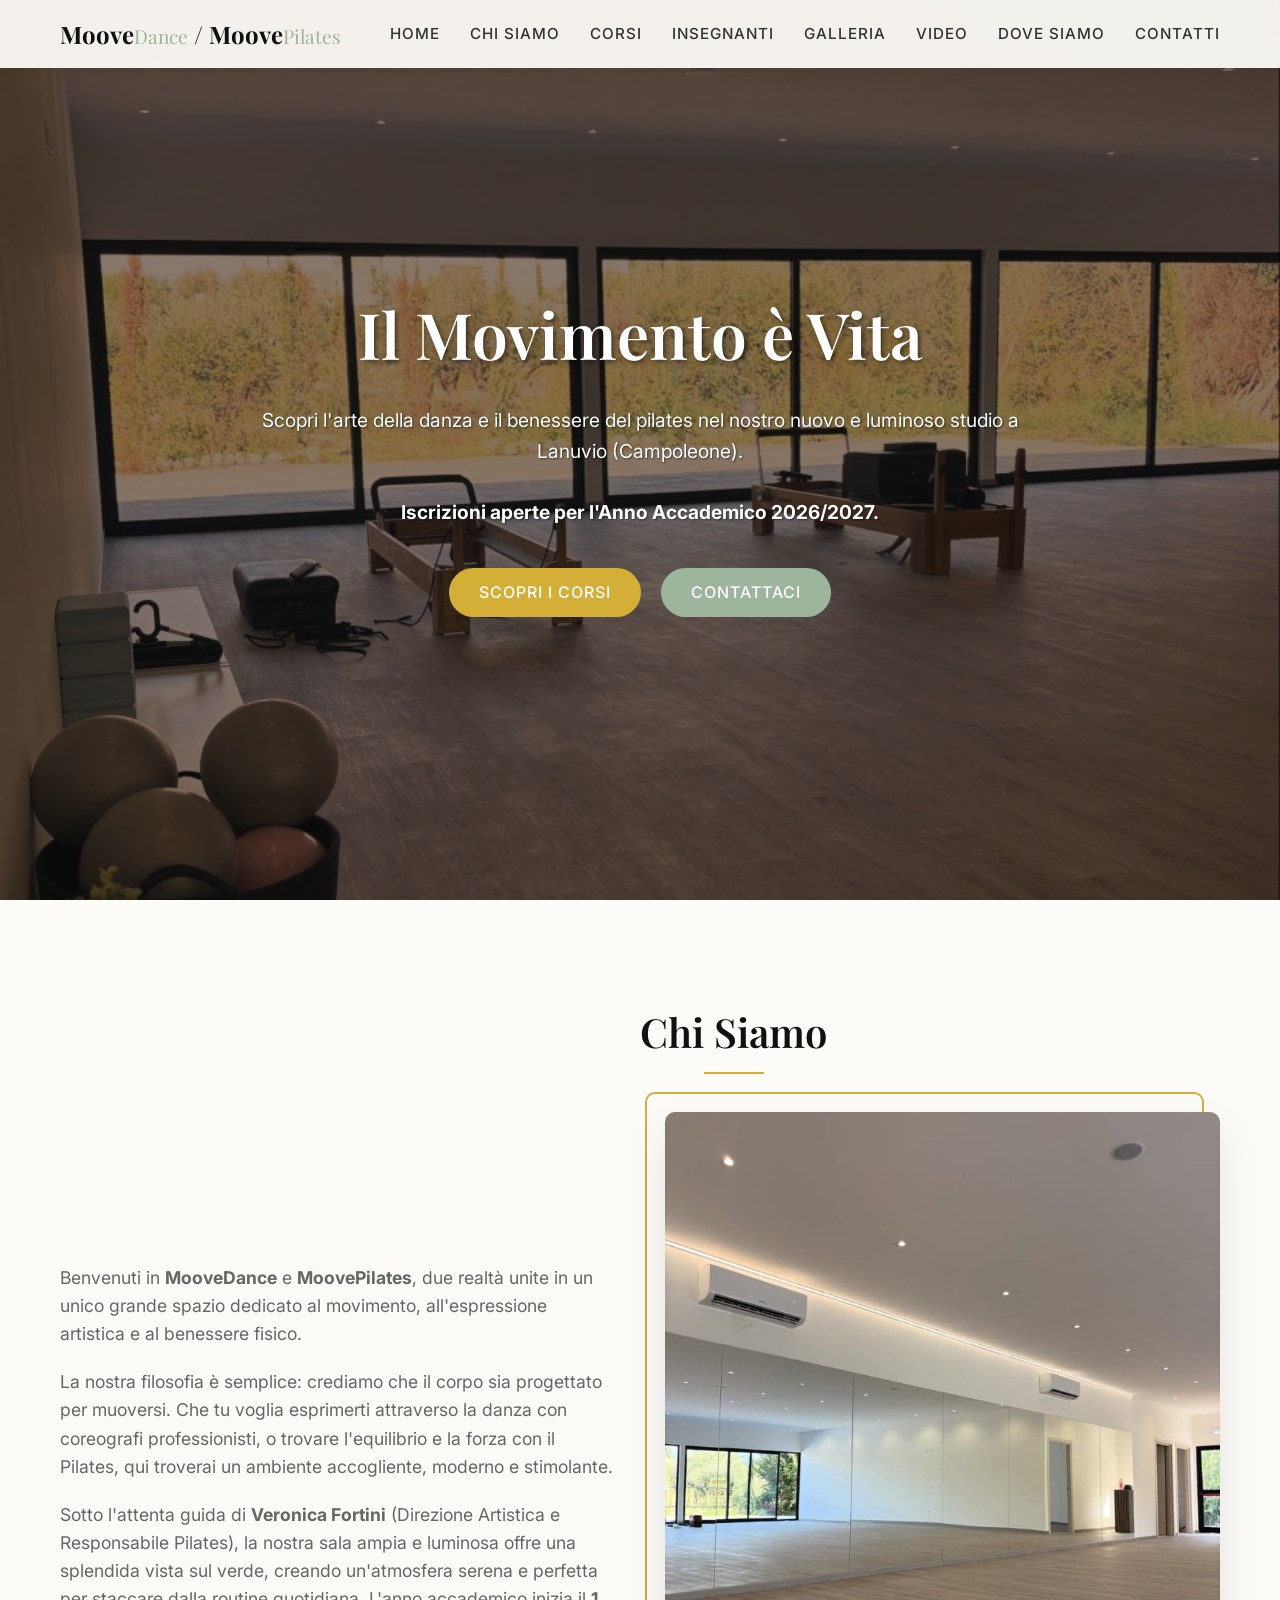
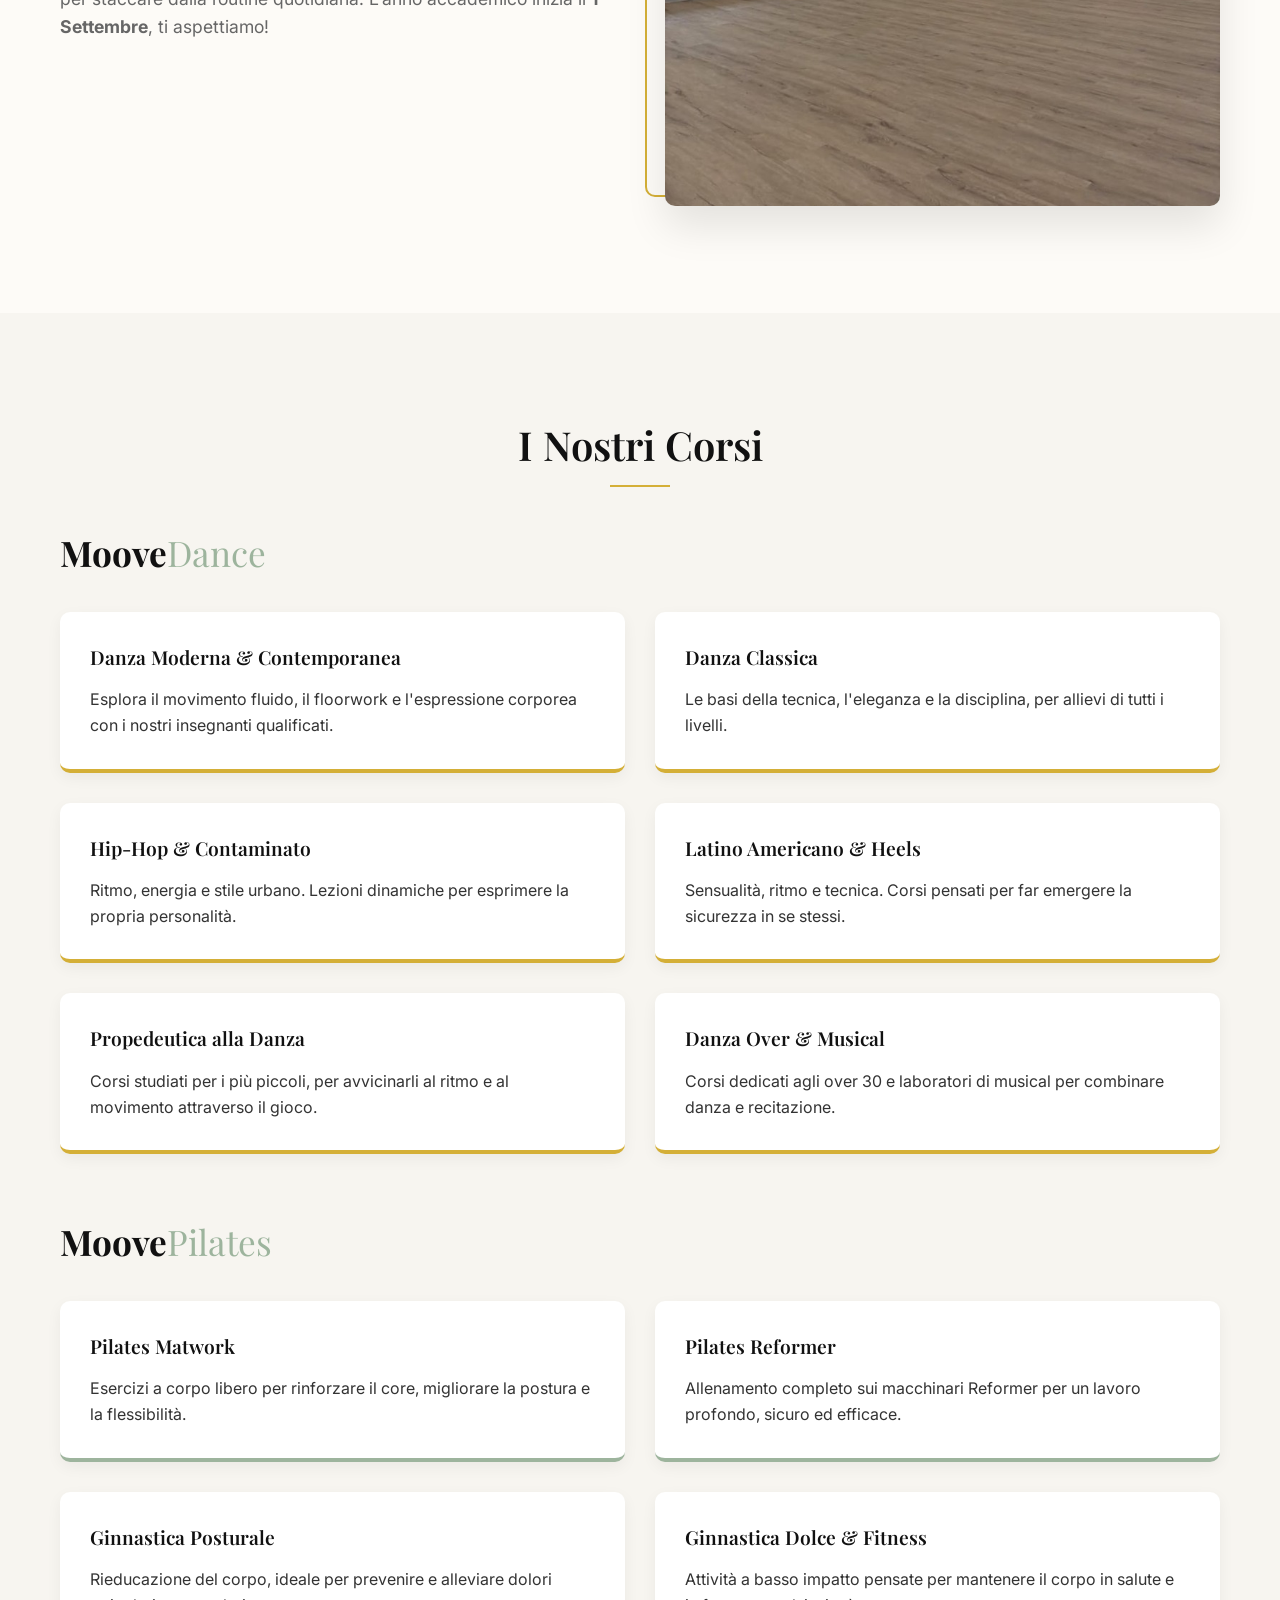
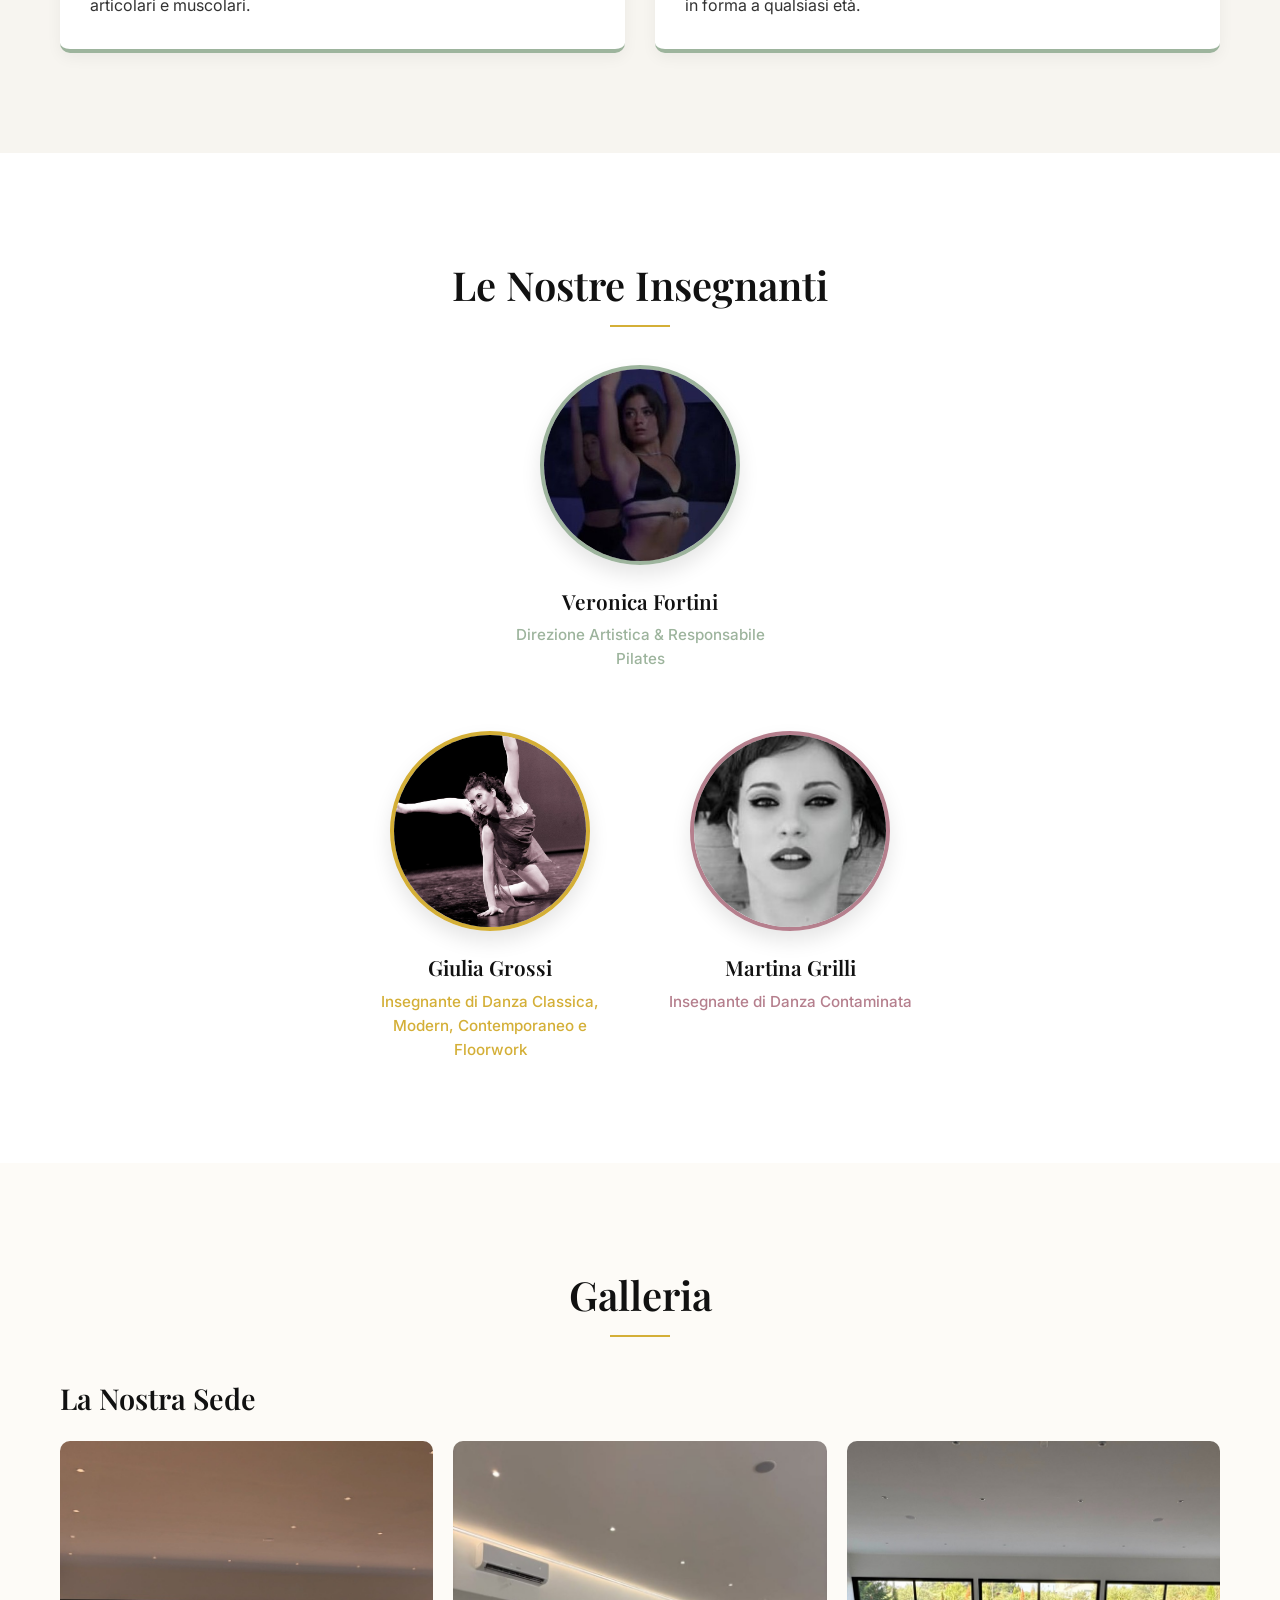
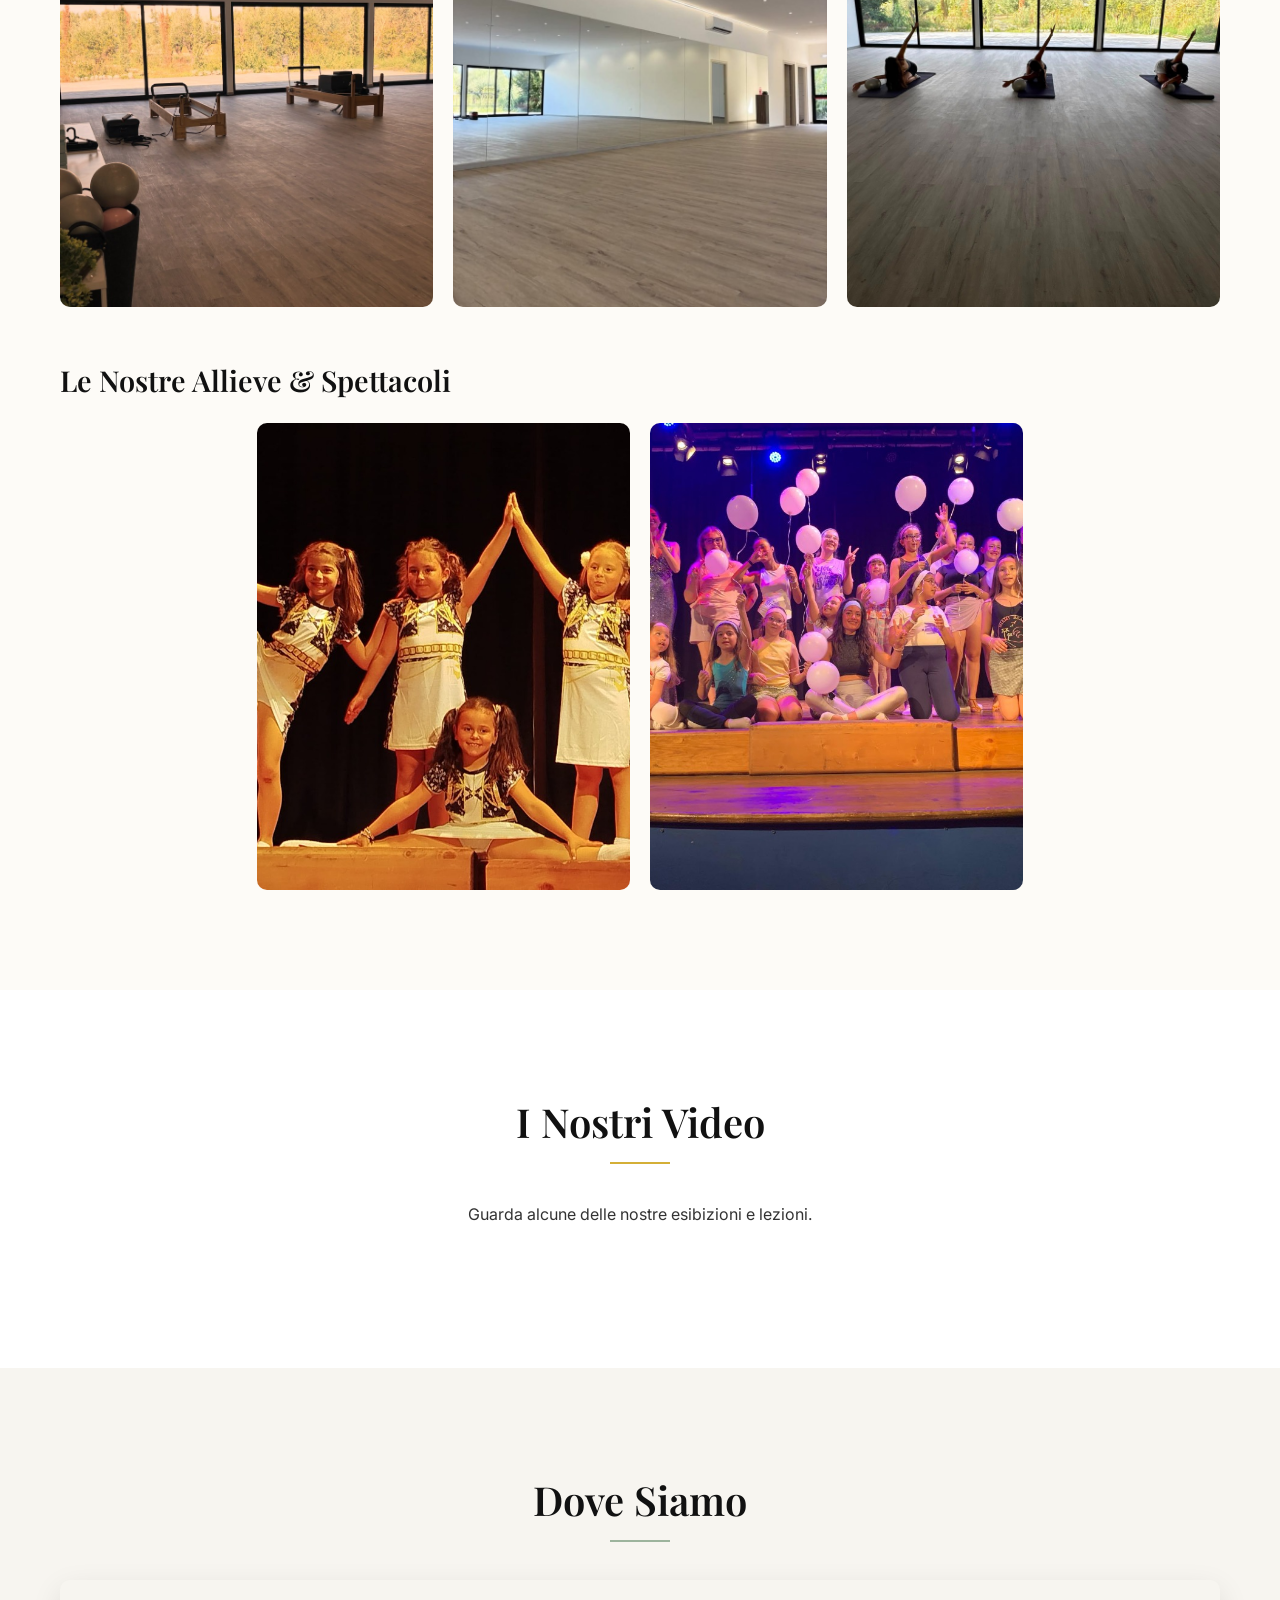
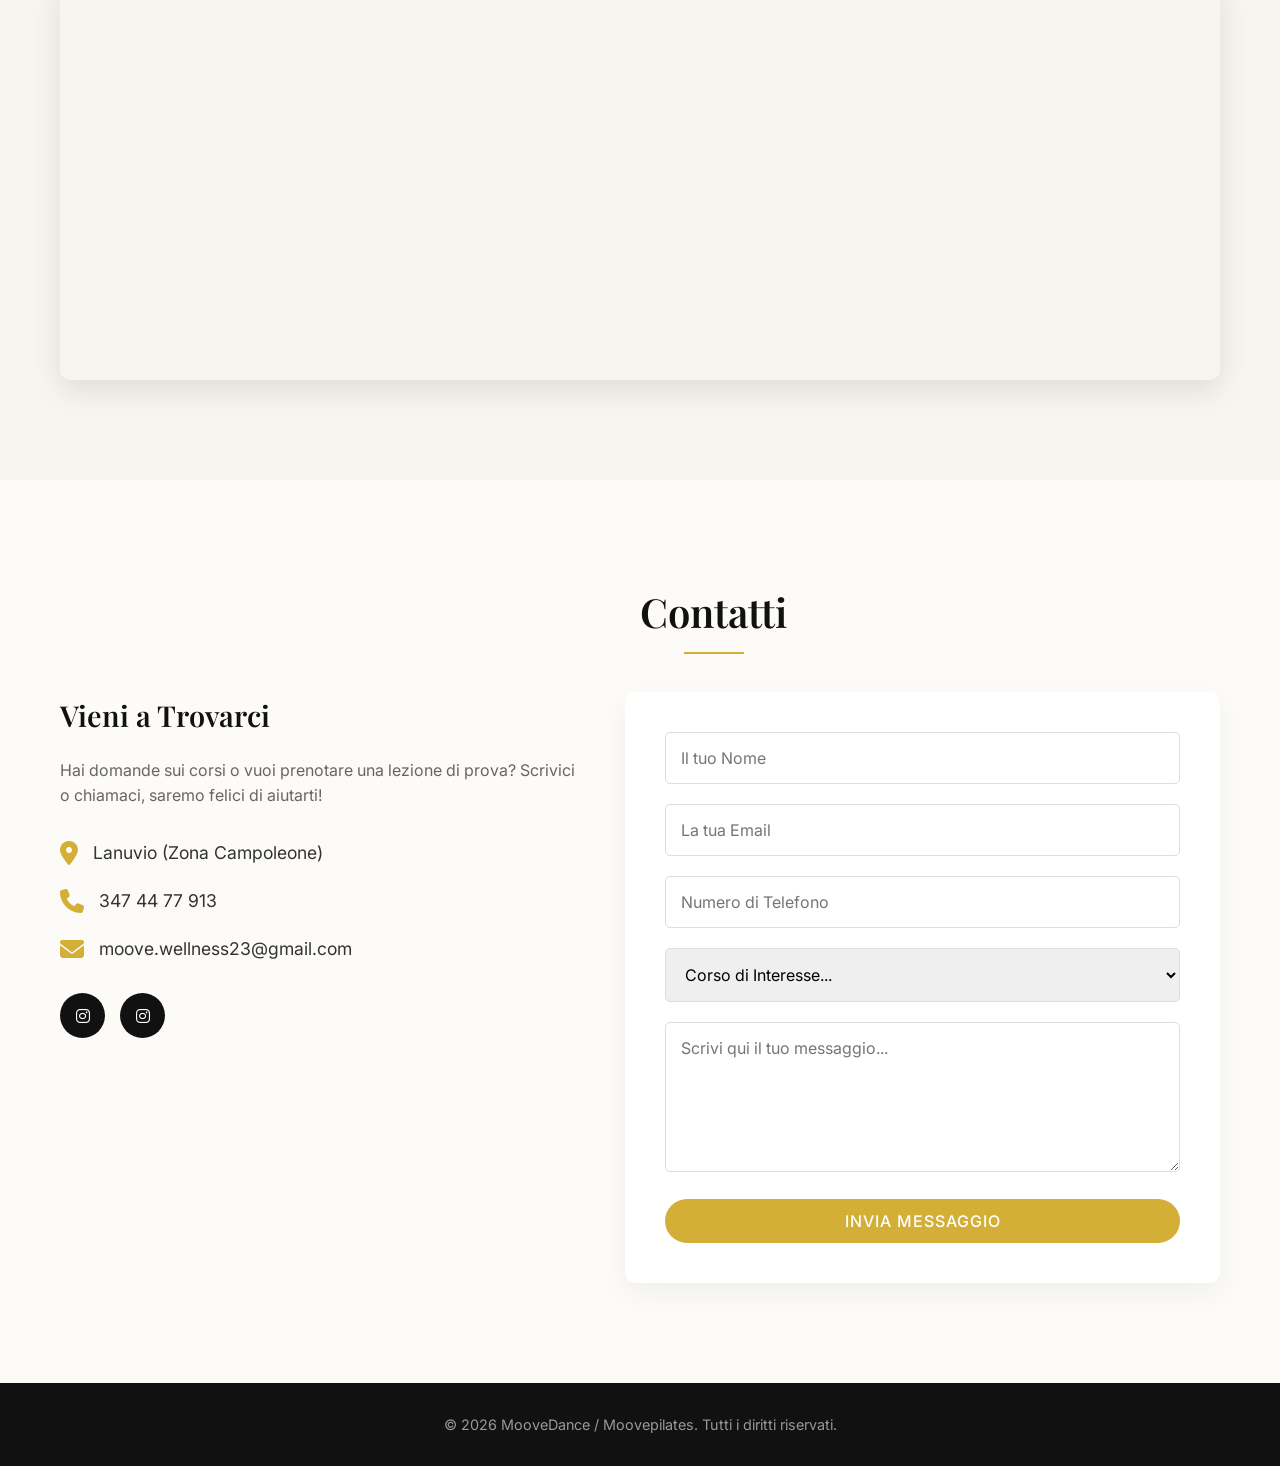
==== commit ab6d7b82: "Add files via upload" ====
--- a/index.html
+++ b/index.html
@@ -15,7 +15,7 @@
   <link rel="stylesheet" href="https://cdnjs.cloudflare.com/ajax/libs/font-awesome/6.4.0/css/all.min.css">
   
   <!-- Custom CSS -->
-  <link rel="stylesheet" href="css/style.css?v=6">
+  <link rel="stylesheet" href="css/style.css?v=10">
 </head>
 <body>
 
--- a/css/style.css
+++ b/css/style.css
@@ -30,6 +30,7 @@
 html {
   scroll-behavior: smooth;
   font-size: 16px;
+  overflow-x: hidden;
 }
 
 body {
@@ -37,6 +38,7 @@
   color: var(--color-text);
   background-color: var(--color-cream);
   line-height: 1.6;
+  overflow-x: hidden;
 }
 
 h1, h2, h3, h4 {
@@ -152,6 +154,7 @@
   display: flex;
   align-items: center;
   gap: 10px;
+  white-space: nowrap;
 }
 
 .logo span {
@@ -172,6 +175,7 @@
   letter-spacing: 1px;
   position: relative;
   transition: var(--transition);
+  white-space: nowrap;
 }
 
 .nav-links li a:hover {
@@ -334,7 +338,7 @@
 
 .corsi-grid {
   display: grid;
-  grid-template-columns: repeat(4, 1fr);
+  grid-template-columns: repeat(auto-fill, minmax(400px, 1fr));
   gap: 30px;
 }
 
@@ -709,6 +713,12 @@
 }
 
 /* Responsive */
+@media (max-width: 1050px) {
+  .logo { font-size: 1.2rem; }
+  .logo span { font-size: 1rem; }
+  .nav-links { gap: 12px; }
+  .nav-links li a { font-size: 0.75rem; }
+}
 @media (max-width: 900px) {
   .about-content, .contact-wrapper {
     flex-direction: column;
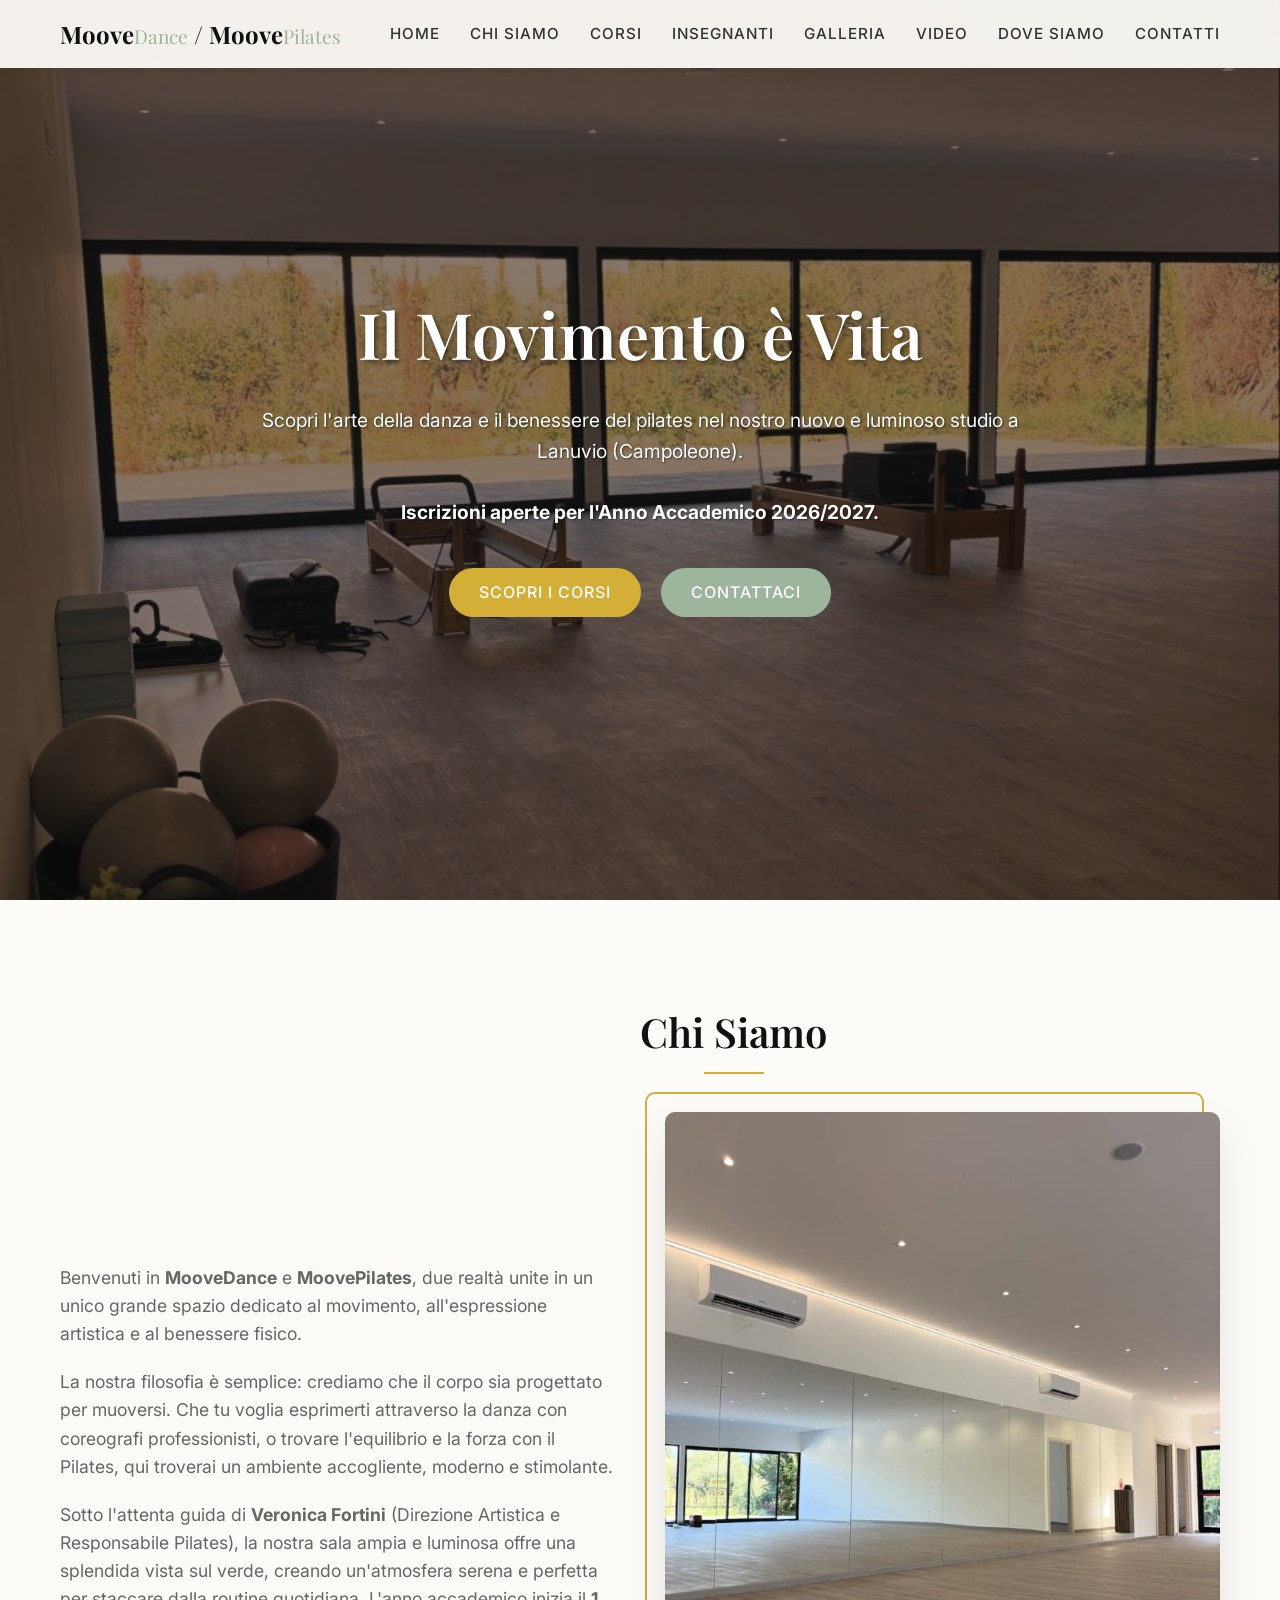
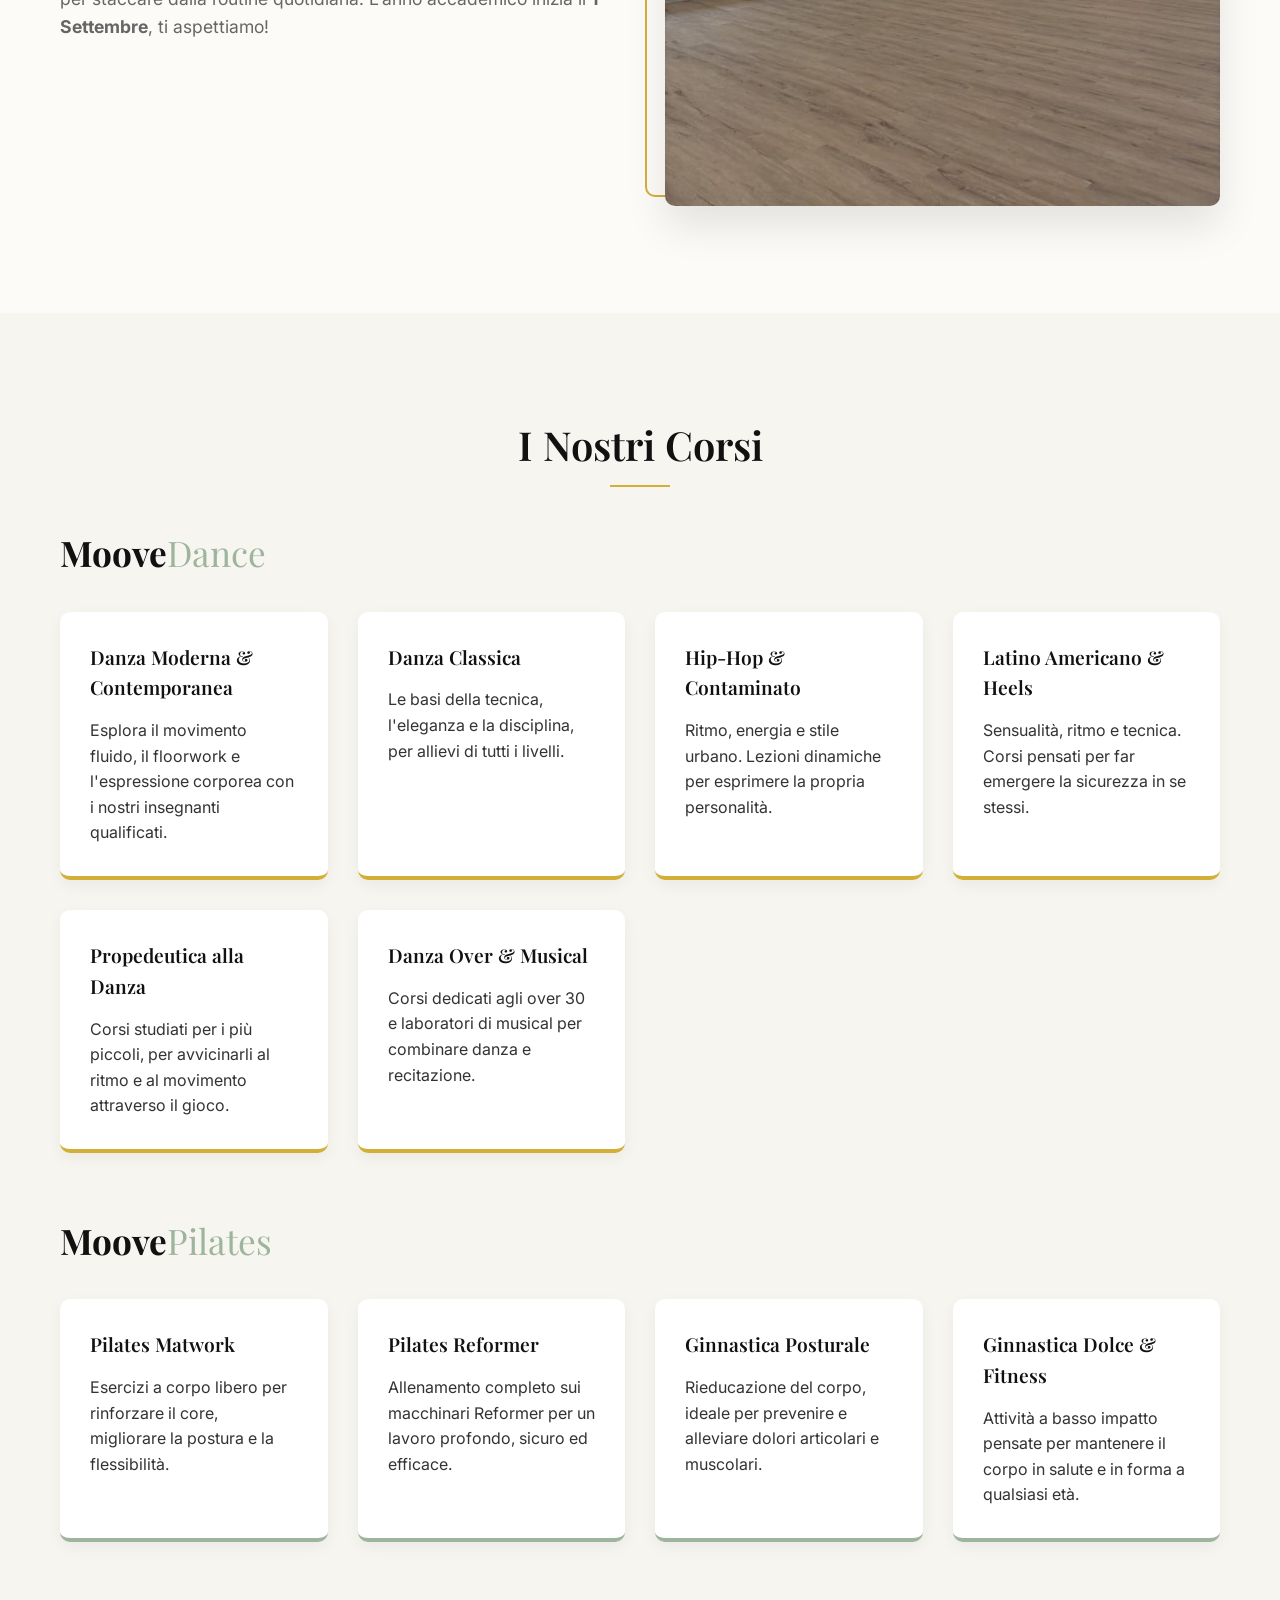
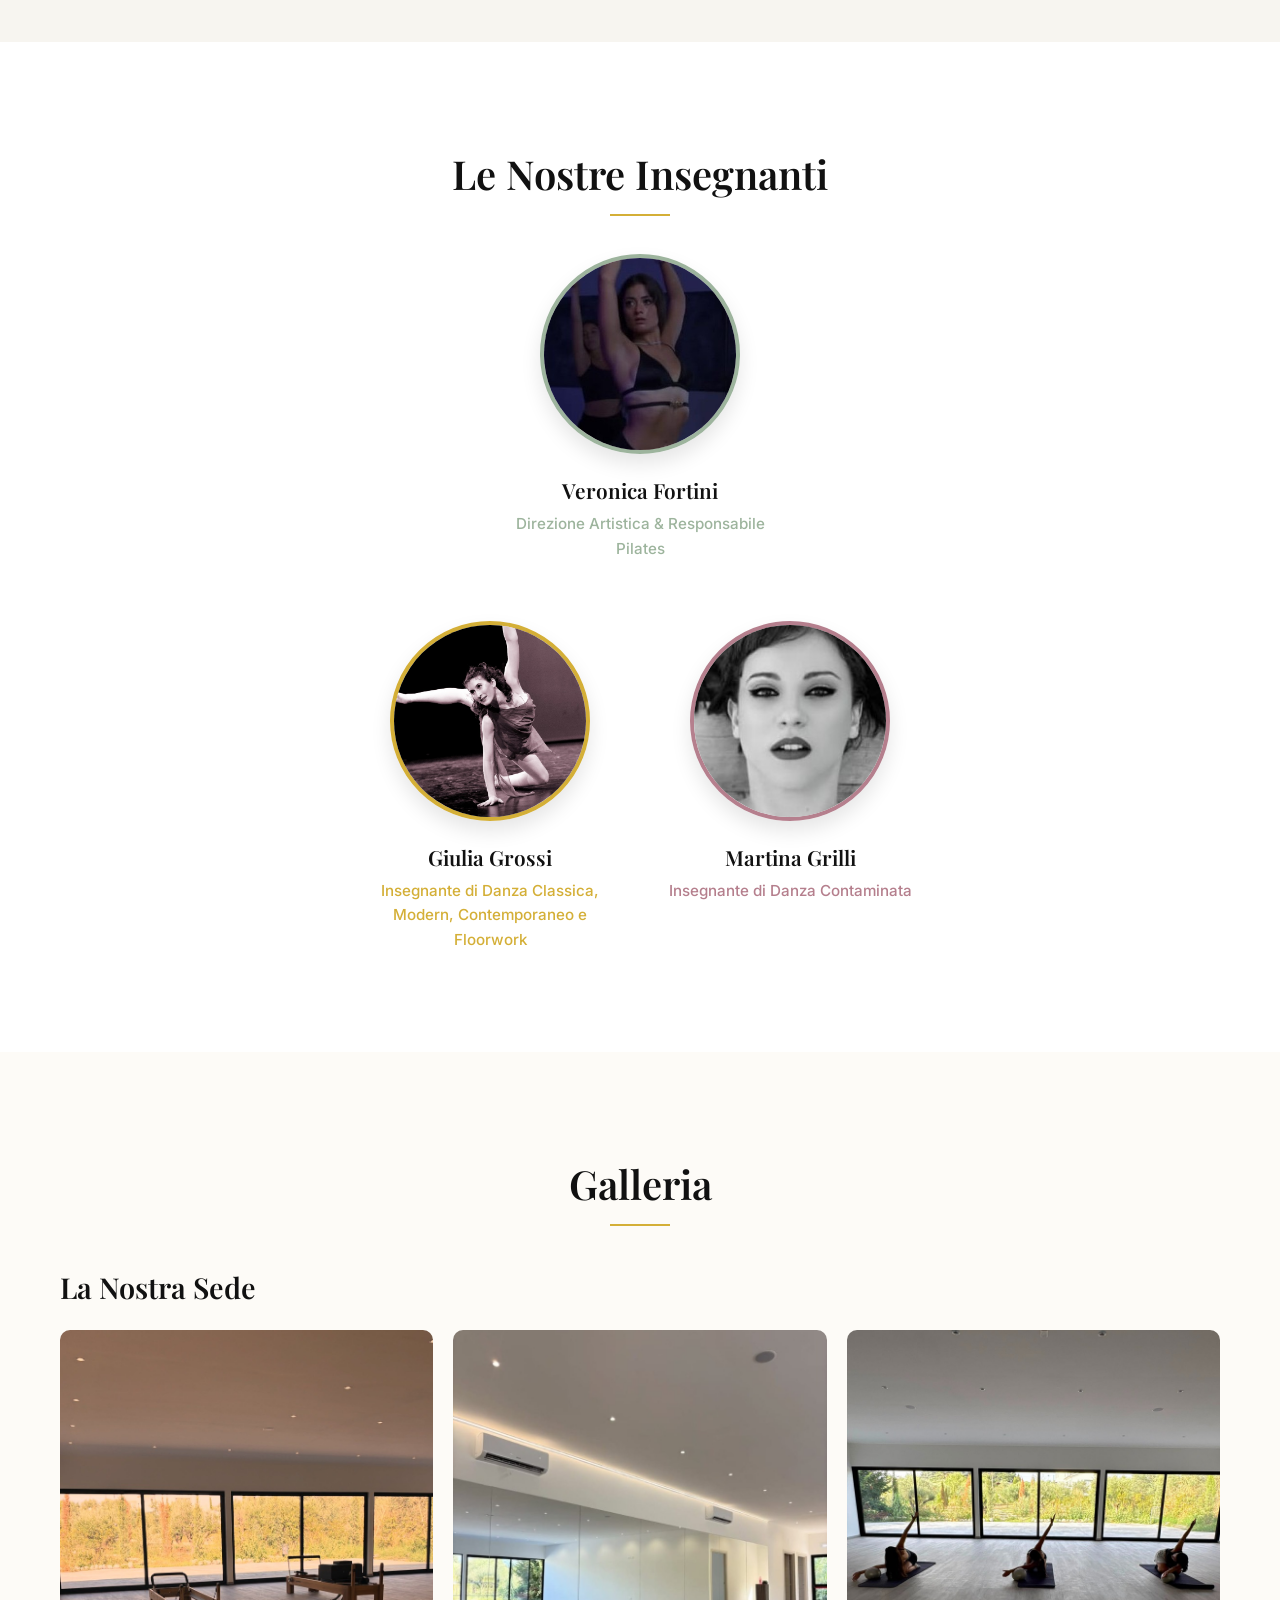
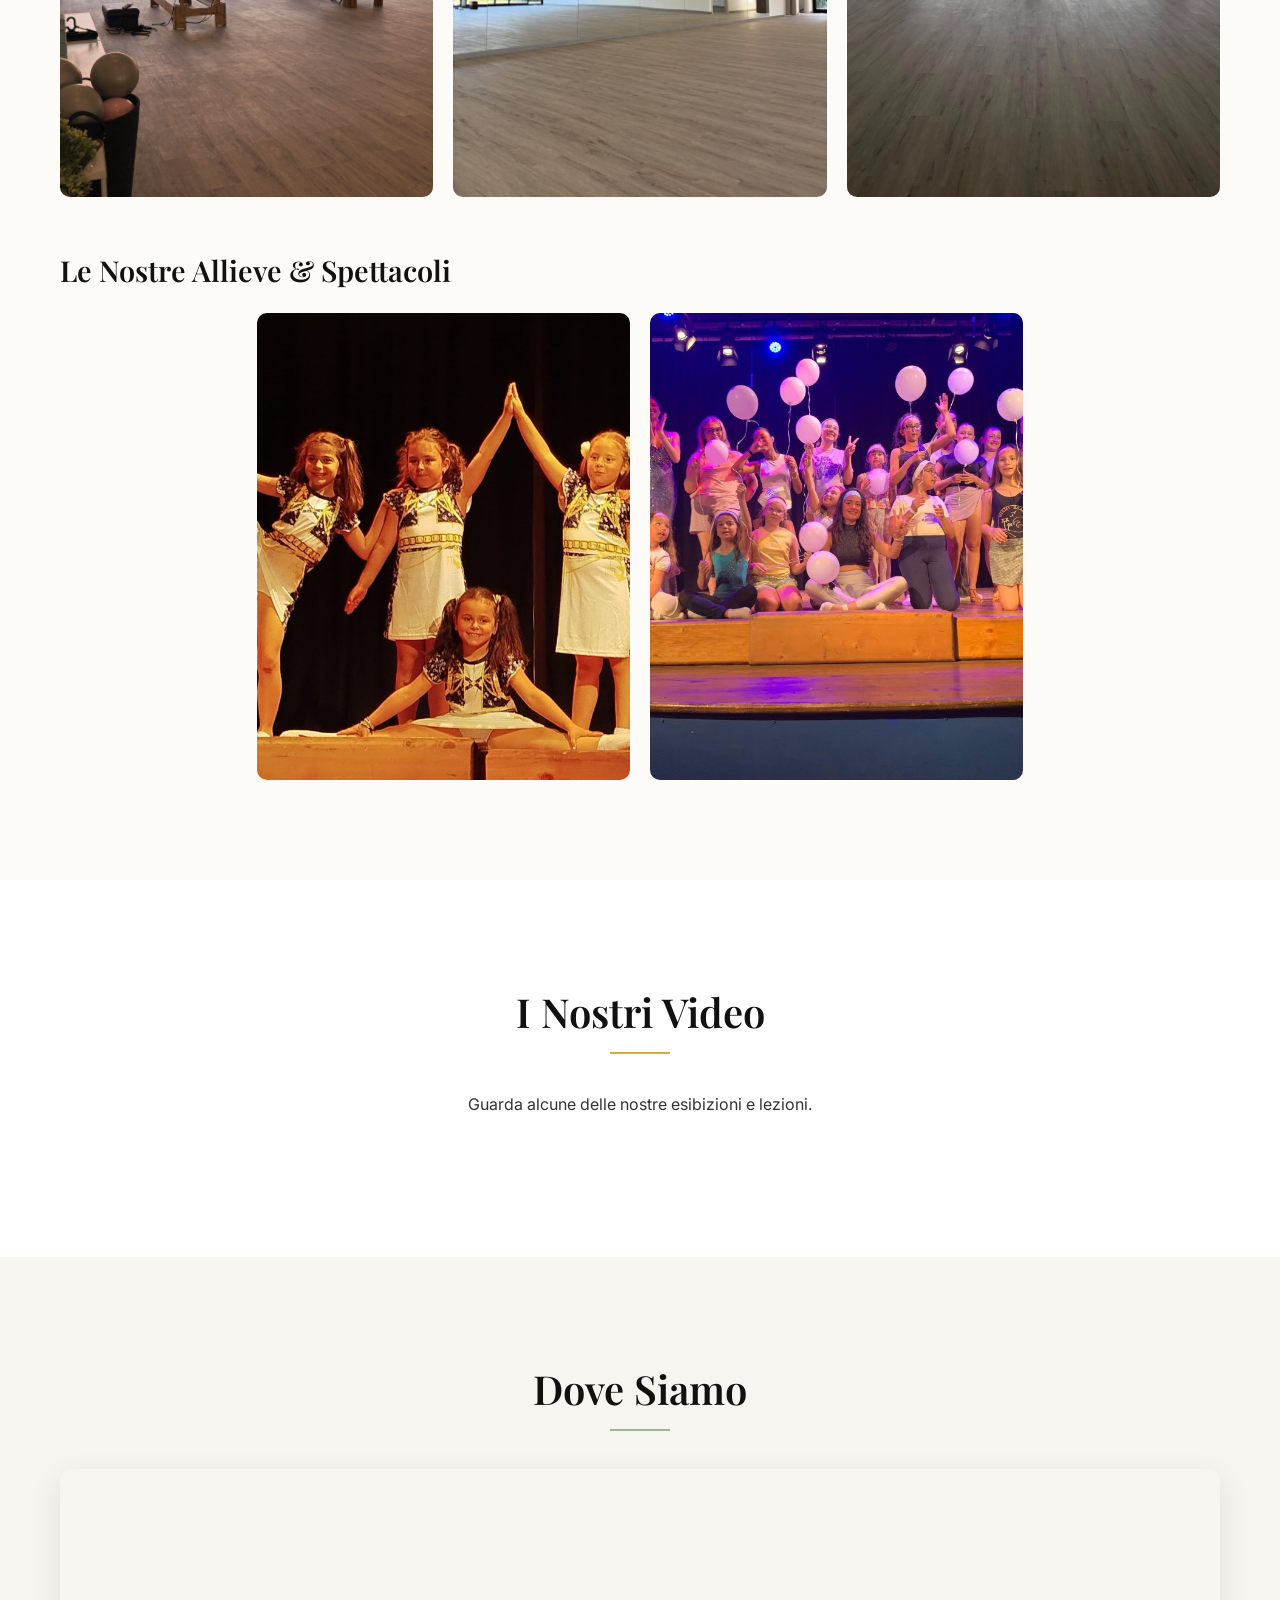
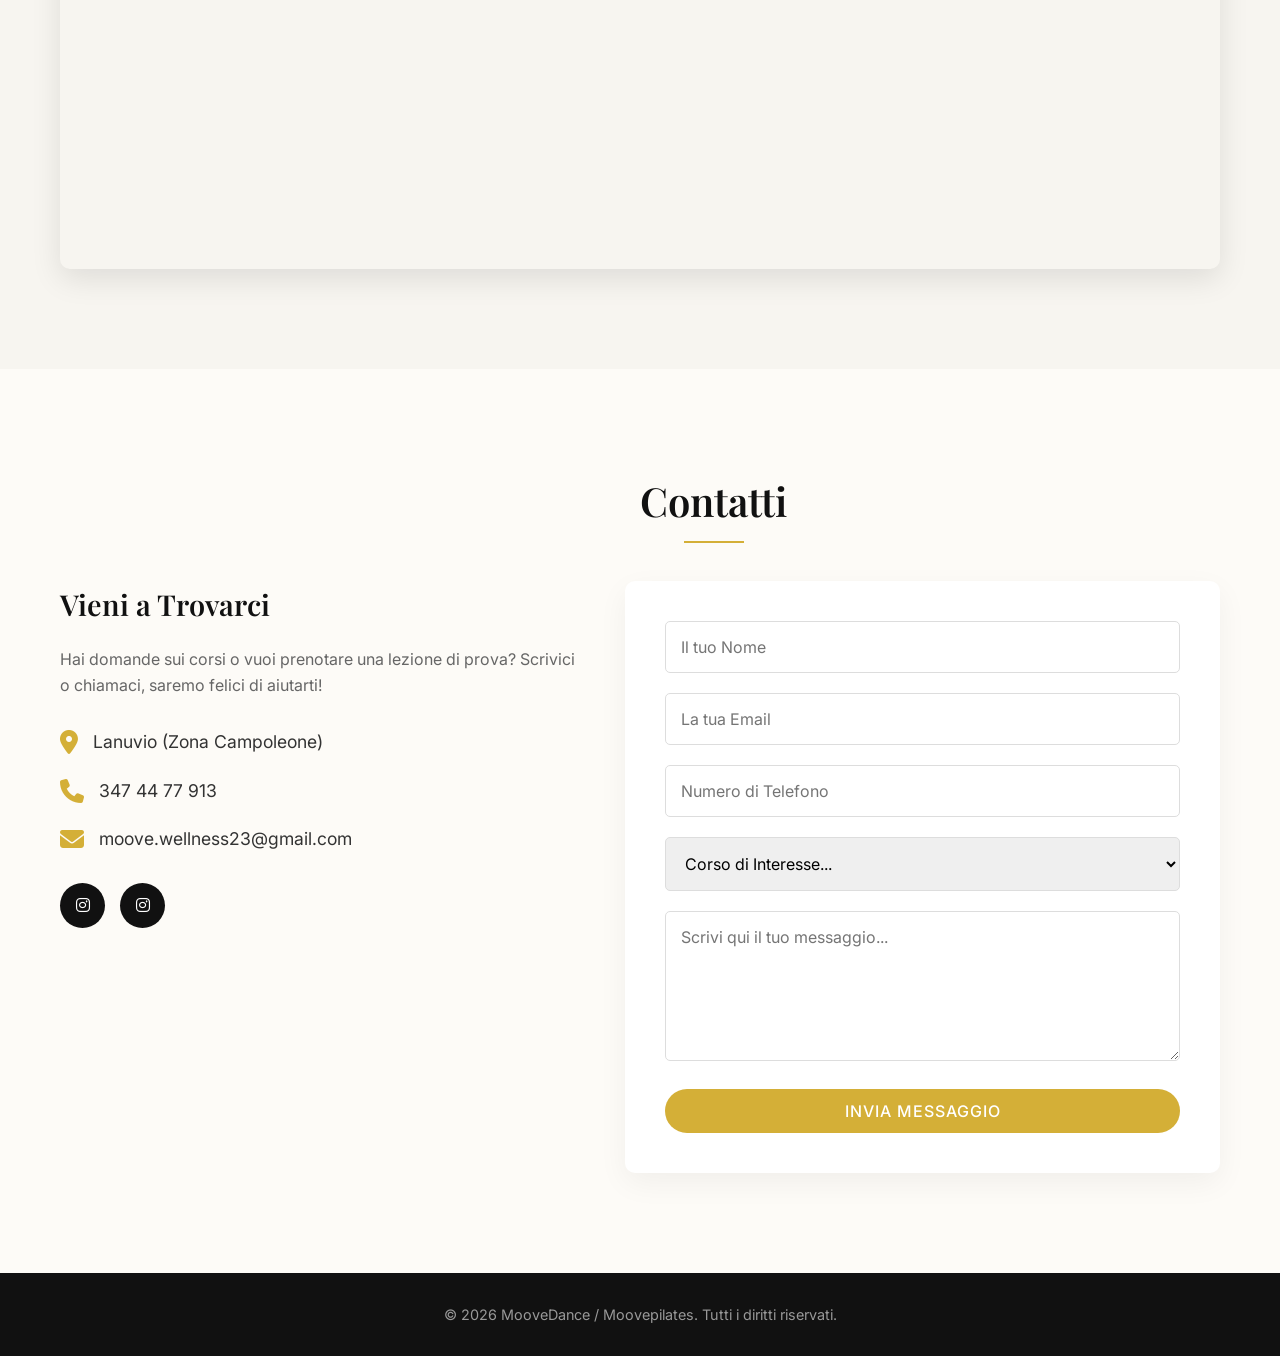
==== commit 033b4458: "Add files via upload" ====
--- a/index.html
+++ b/index.html
@@ -15,7 +15,7 @@
   <link rel="stylesheet" href="https://cdnjs.cloudflare.com/ajax/libs/font-awesome/6.4.0/css/all.min.css">
   
   <!-- Custom CSS -->
-  <link rel="stylesheet" href="css/style.css?v=10">
+  <link rel="stylesheet" href="css/style.css?v=12">
 </head>
 <body>
 
--- a/css/style.css
+++ b/css/style.css
@@ -338,7 +338,7 @@
 
 .corsi-grid {
   display: grid;
-  grid-template-columns: repeat(auto-fill, minmax(400px, 1fr));
+  grid-template-columns: repeat(auto-fit, minmax(250px, 1fr));
   gap: 30px;
 }
 
@@ -713,12 +713,13 @@
 }
 
 /* Responsive */
-@media (max-width: 1050px) {
+@media (max-width: 1050px) and (pointer: coarse) {
   .logo { font-size: 1.2rem; }
   .logo span { font-size: 1rem; }
   .nav-links { gap: 12px; }
   .nav-links li a { font-size: 0.75rem; }
 }
+
 @media (max-width: 900px) {
   .about-content, .contact-wrapper {
     flex-direction: column;
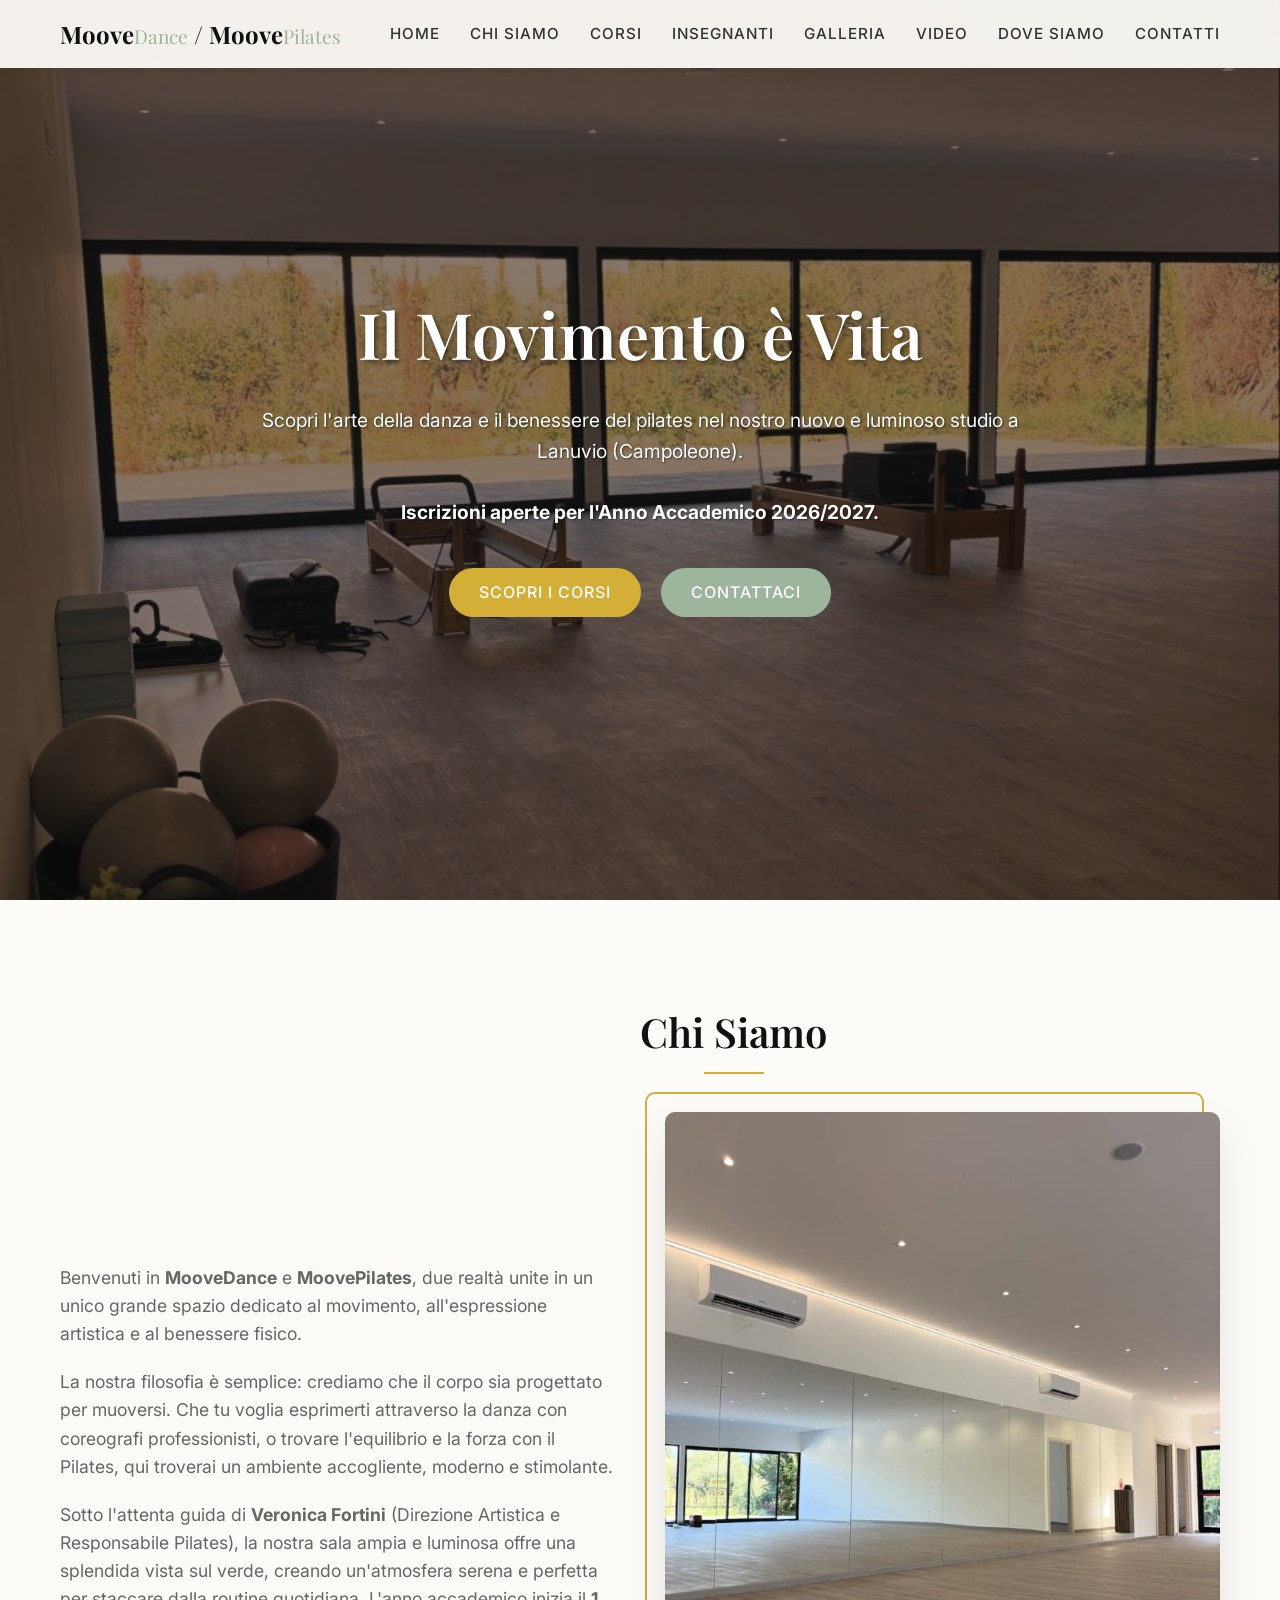
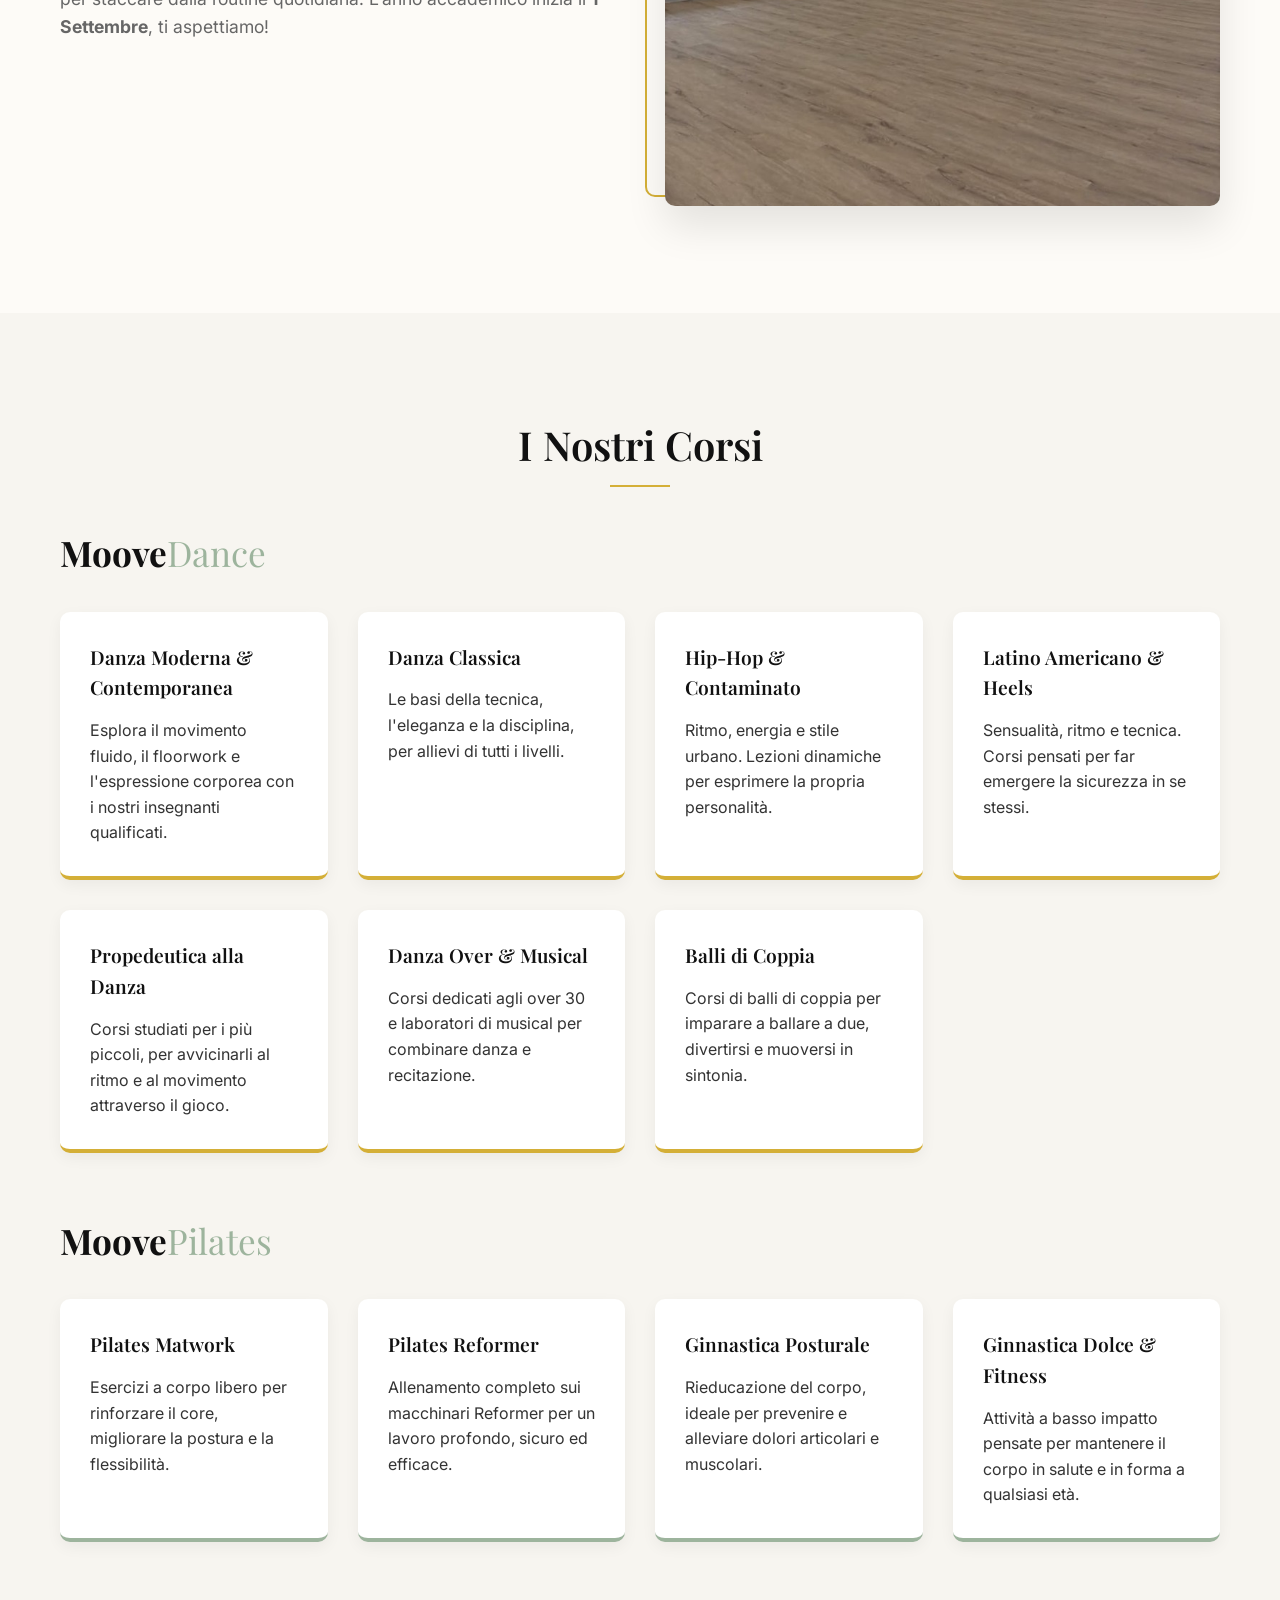
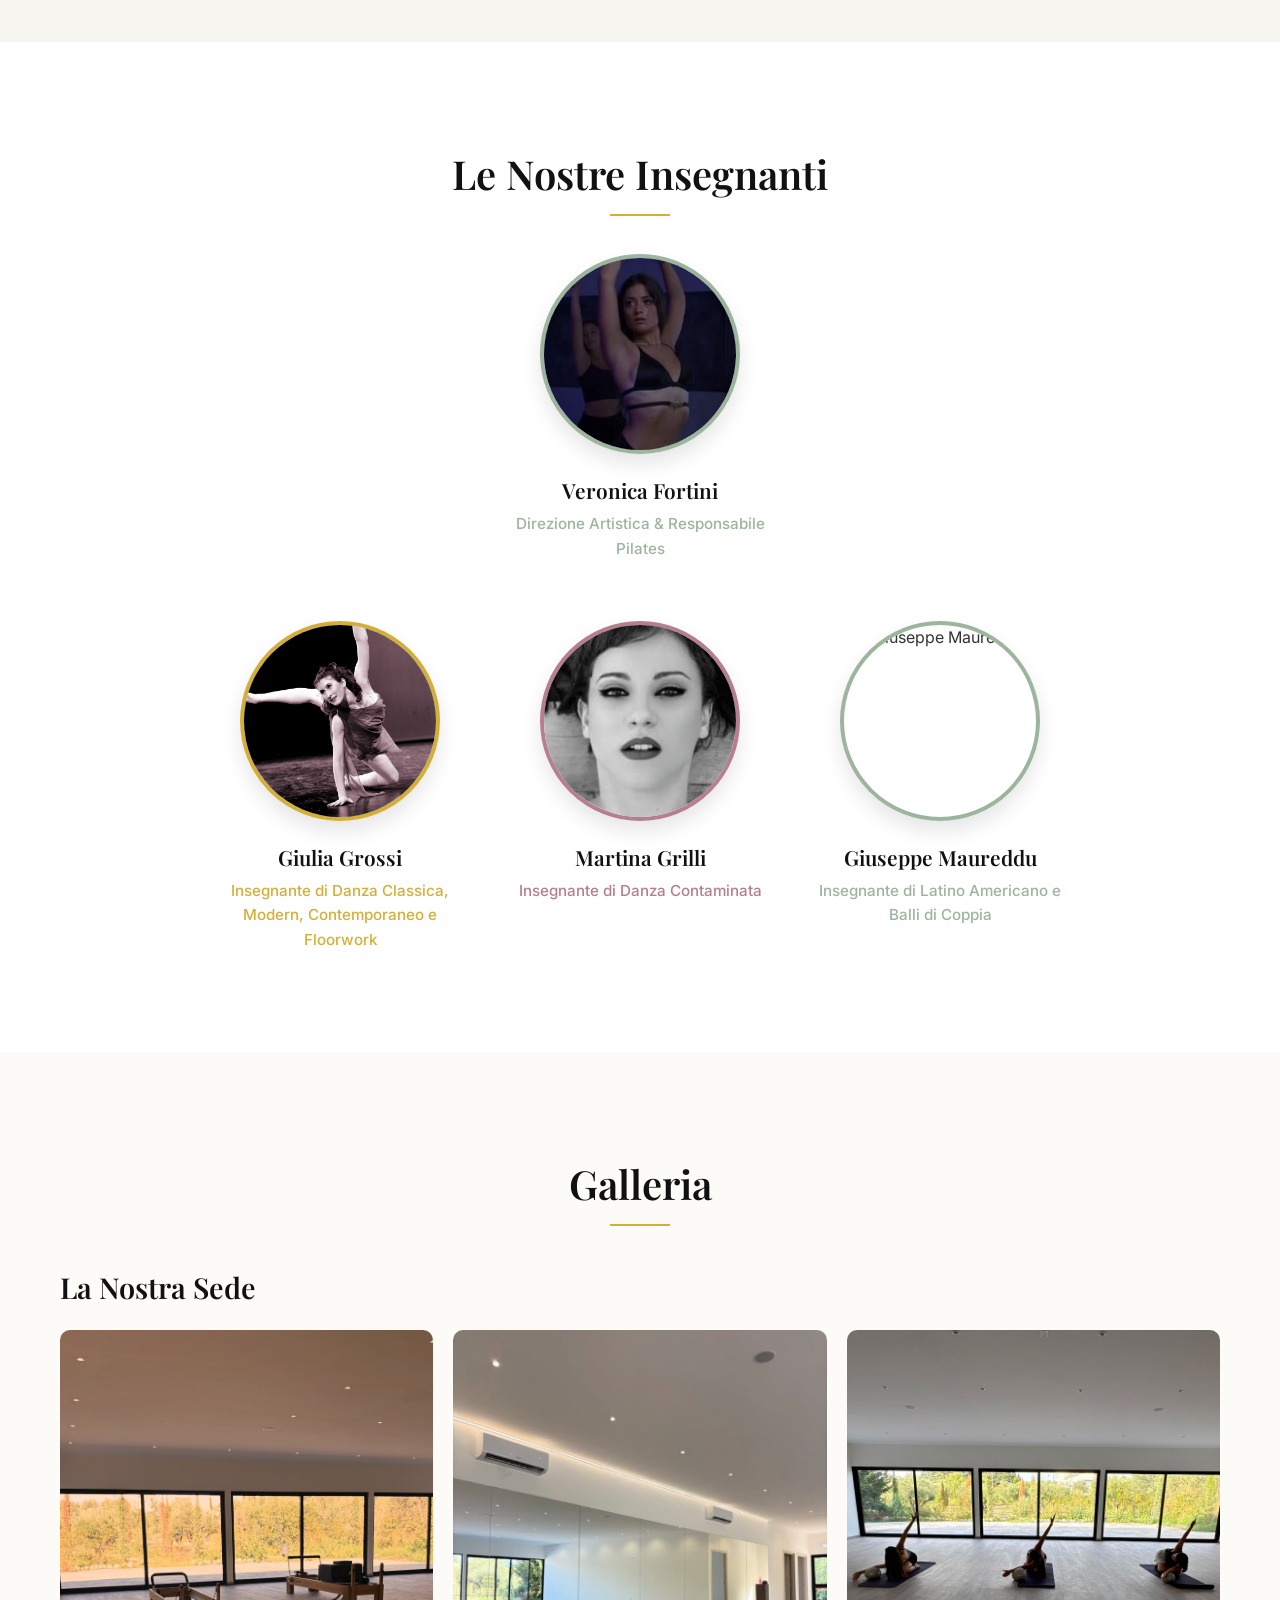
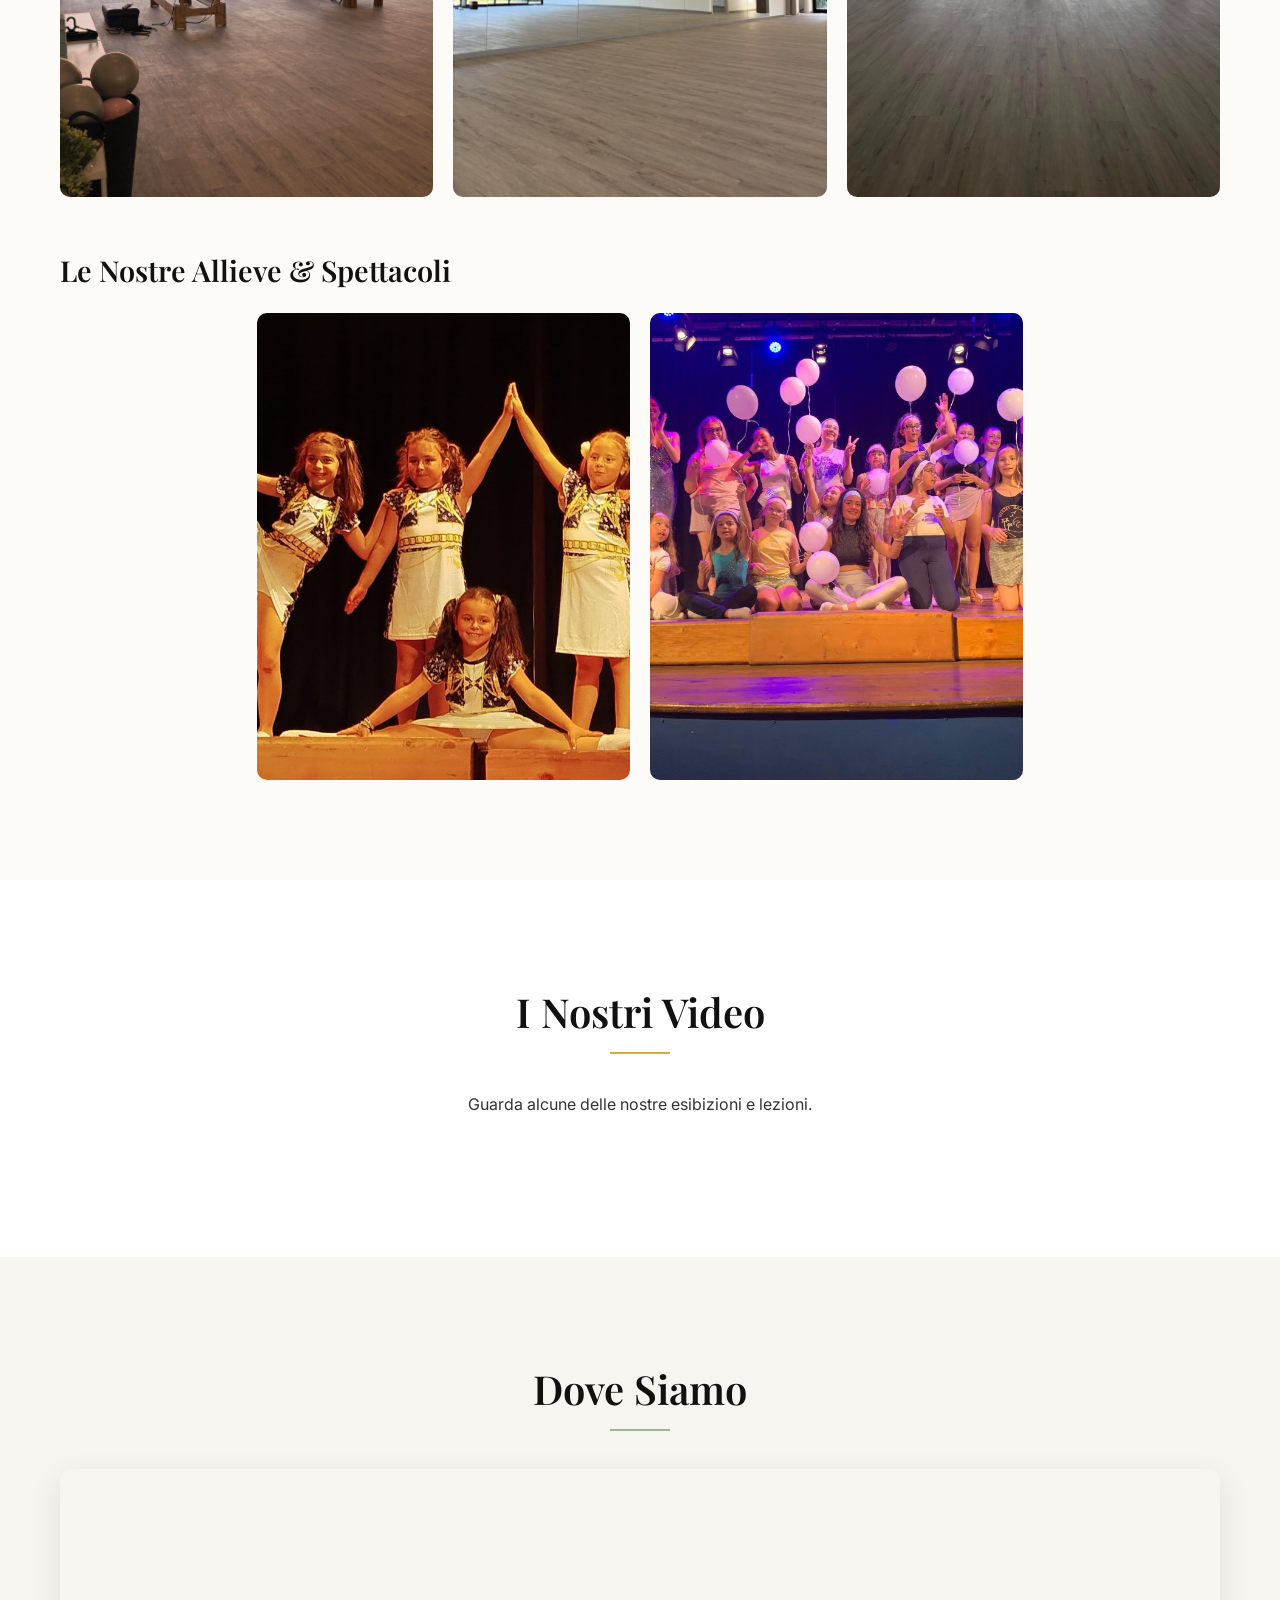
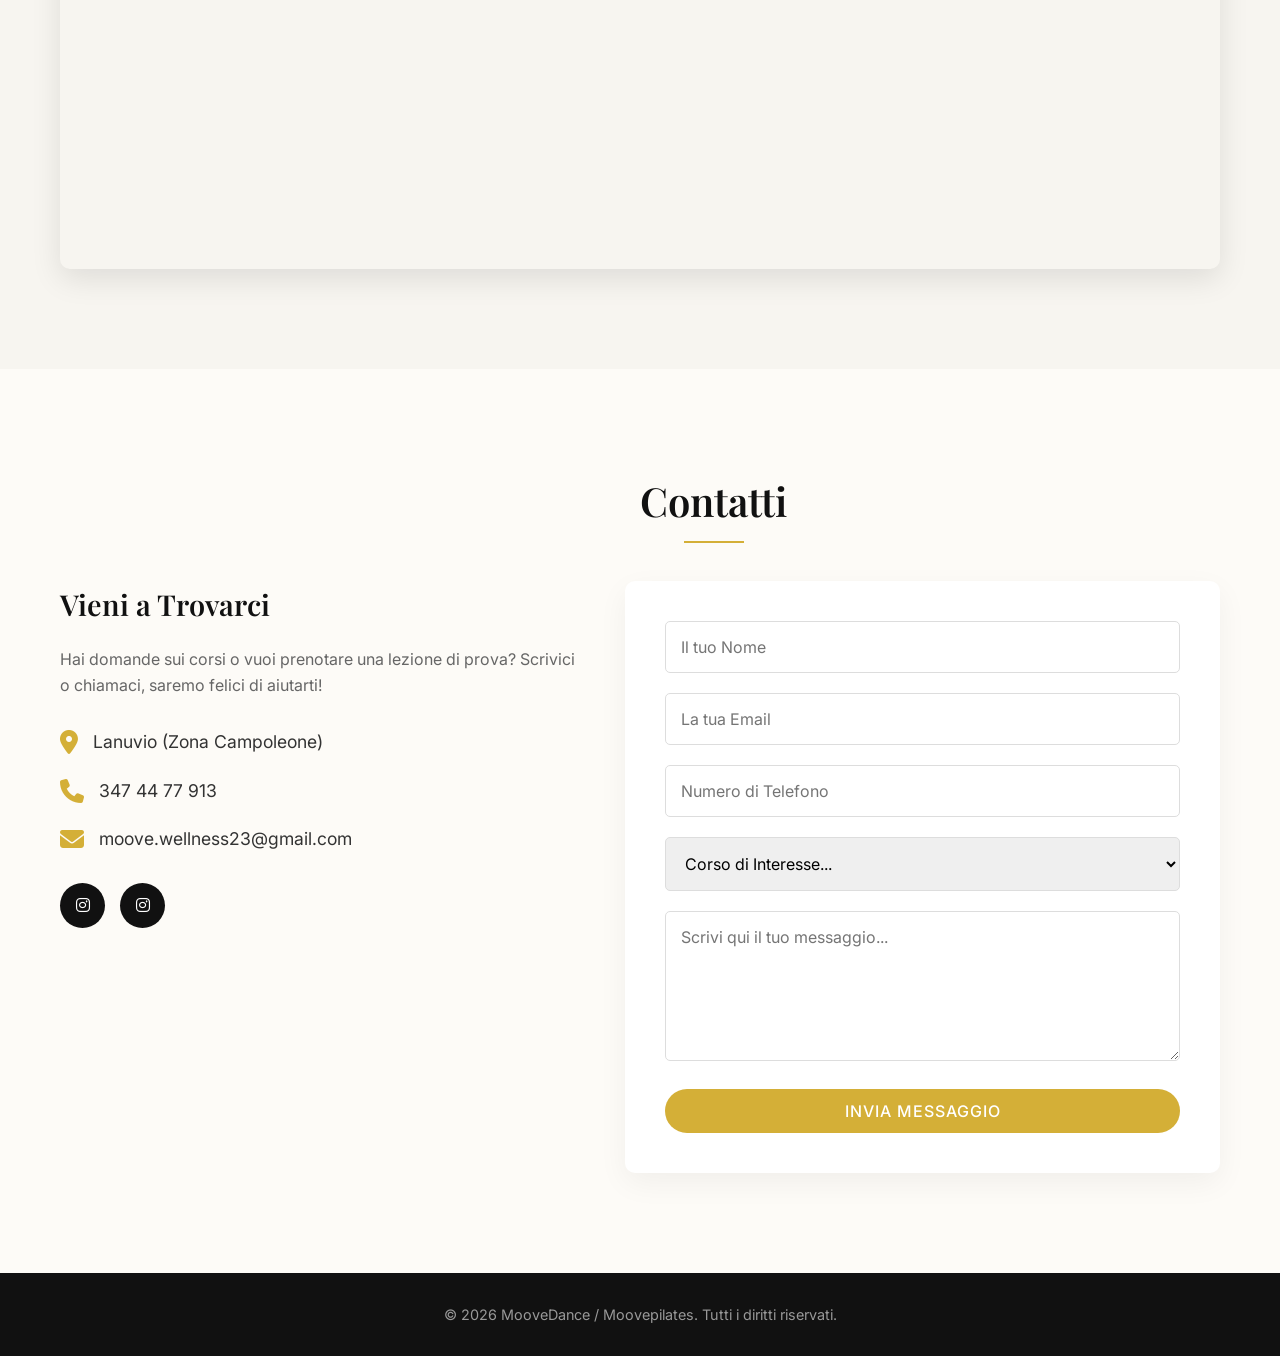
==== commit 73a71a72: "Add files via upload" ====
--- a/index.html
+++ b/index.html
@@ -108,6 +108,10 @@
               <h4>Danza Over & Musical</h4>
               <p>Corsi dedicati agli over 30 e laboratori di musical per combinare danza e recitazione.</p>
             </div>
+            <div class="corso-card">
+              <h4>Balli di Coppia</h4>
+              <p>Corsi di balli di coppia per imparare a ballare a due, divertirsi e muoversi in sintonia.</p>
+            </div>
           </div>
         </div>
 
@@ -165,6 +169,13 @@
           </div>
           <h4>Martina Grilli</h4>
           <p class="teacher-role">Insegnante di Danza Contaminata</p>
+        </div>
+        <div class="teacher-card color-sage">
+          <div class="teacher-img">
+            <img src="img/giuseppe.jpg" alt="Giuseppe Maureddu">
+          </div>
+          <h4>Giuseppe Maureddu</h4>
+          <p class="teacher-role">Insegnante di Latino Americano e Balli di Coppia</p>
         </div>
       </div>
     </div>
@@ -259,6 +270,7 @@
                   <option value="Danza Classica">Danza Classica</option>
                   <option value="Hip Hop">Hip-Hop / Contaminato</option>
                   <option value="Latino">Latino Americano / Heels</option>
+                  <option value="Balli di Coppia">Balli di Coppia</option>
                   <option value="Propedeutica">Propedeutica</option>
                   <option value="Danza Over">Danza Over / Musical</option>
                 </optgroup>
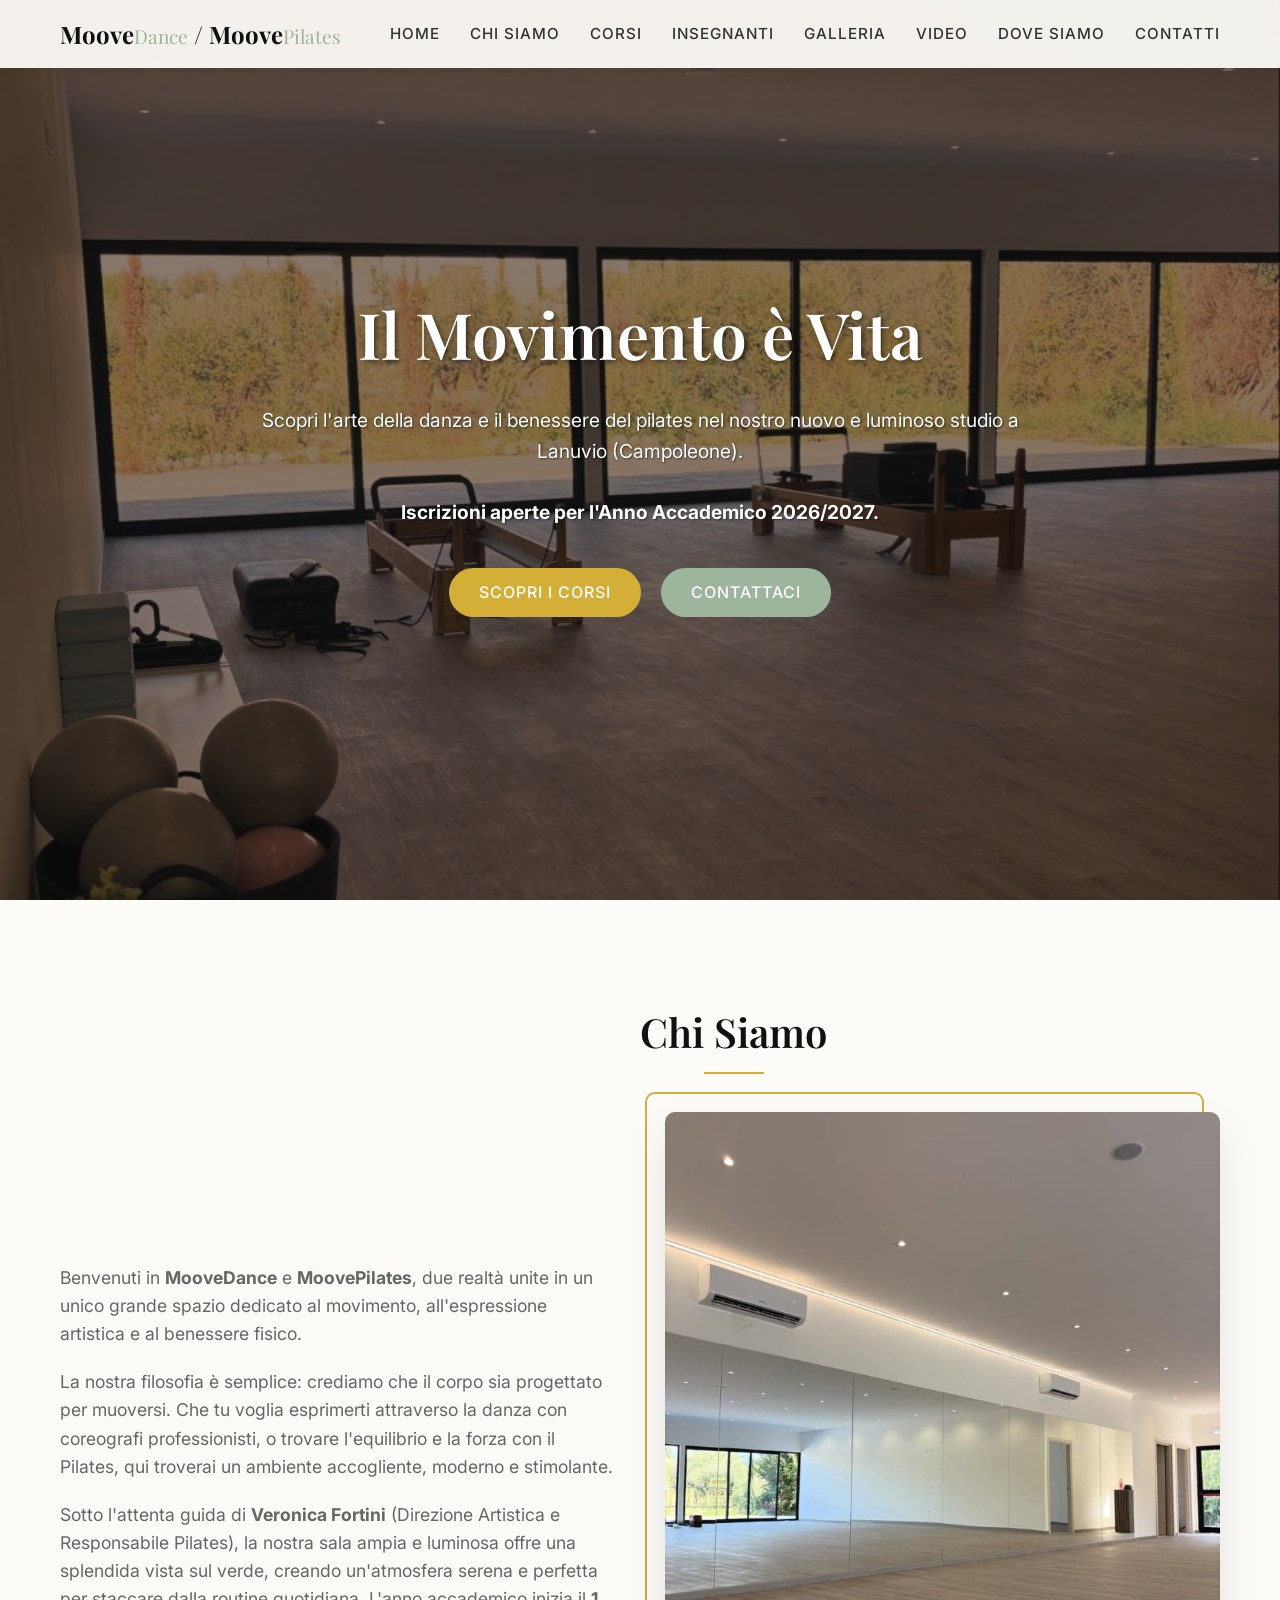
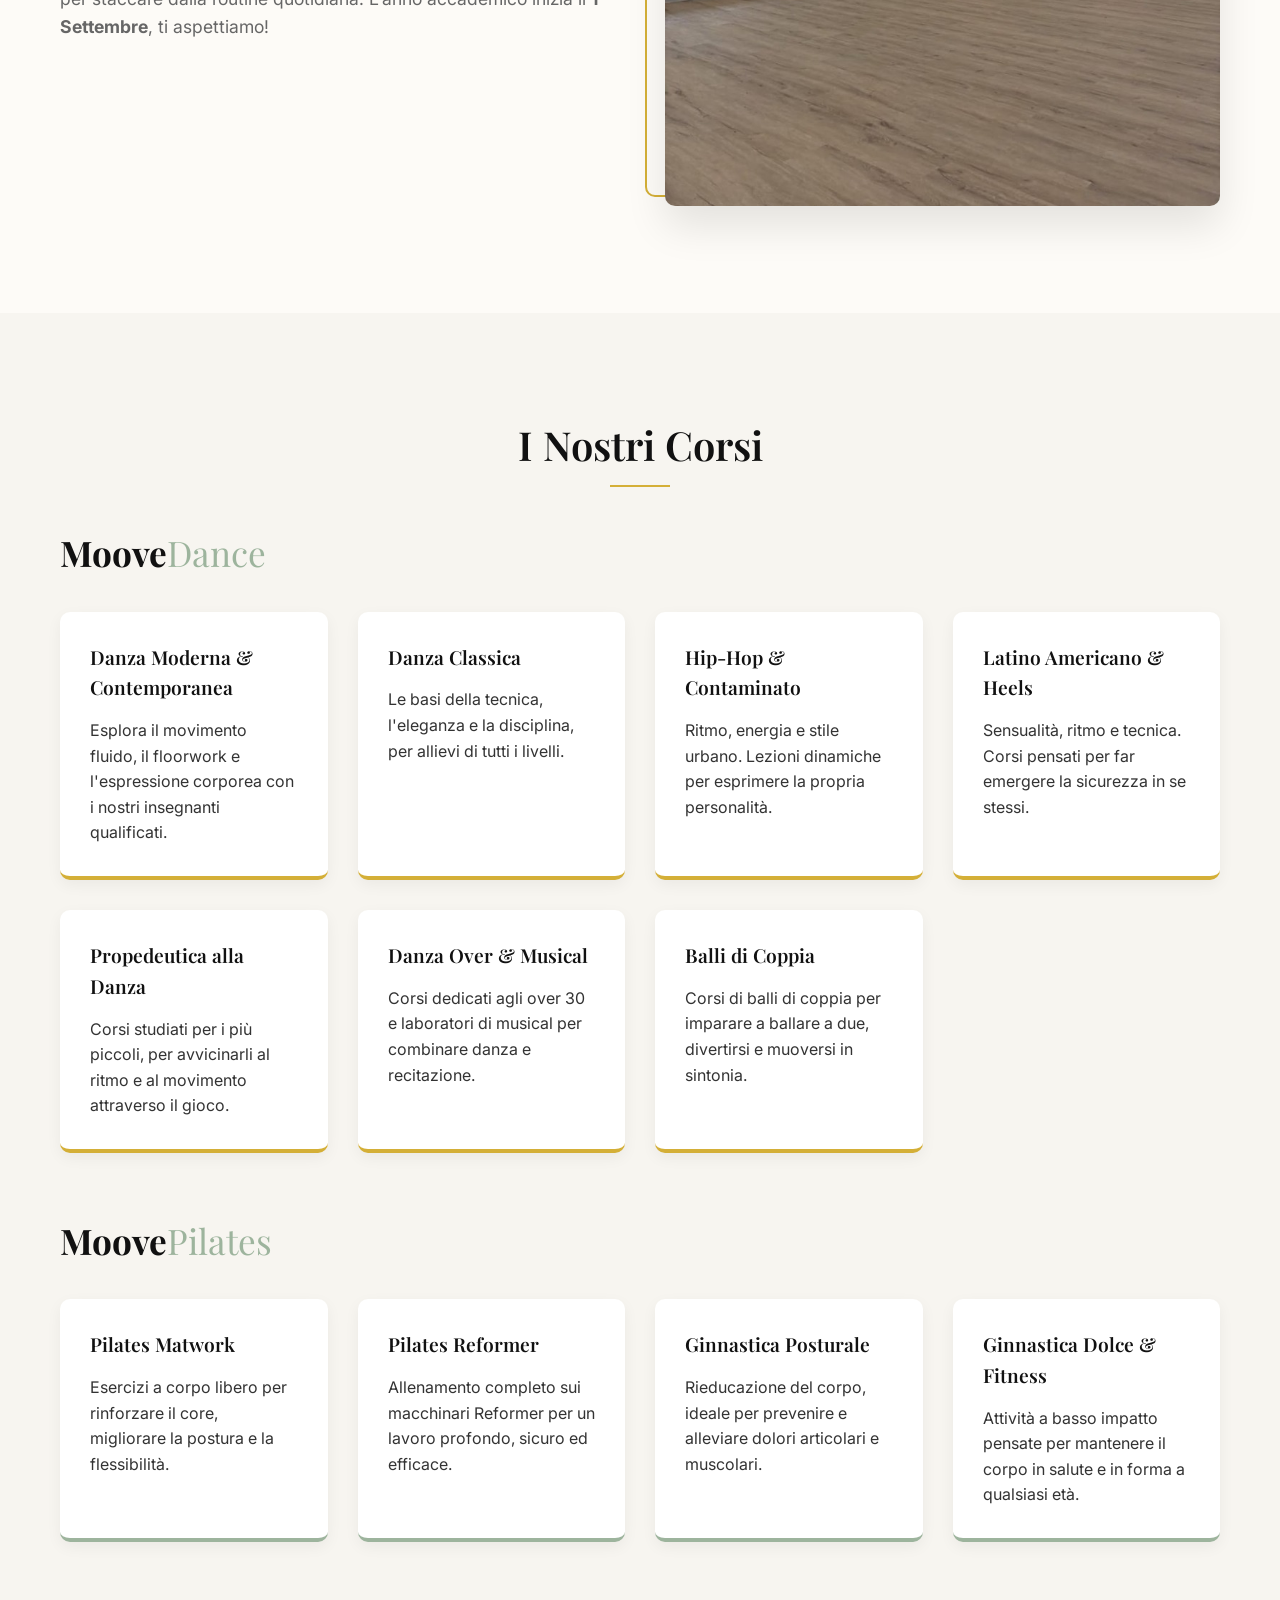
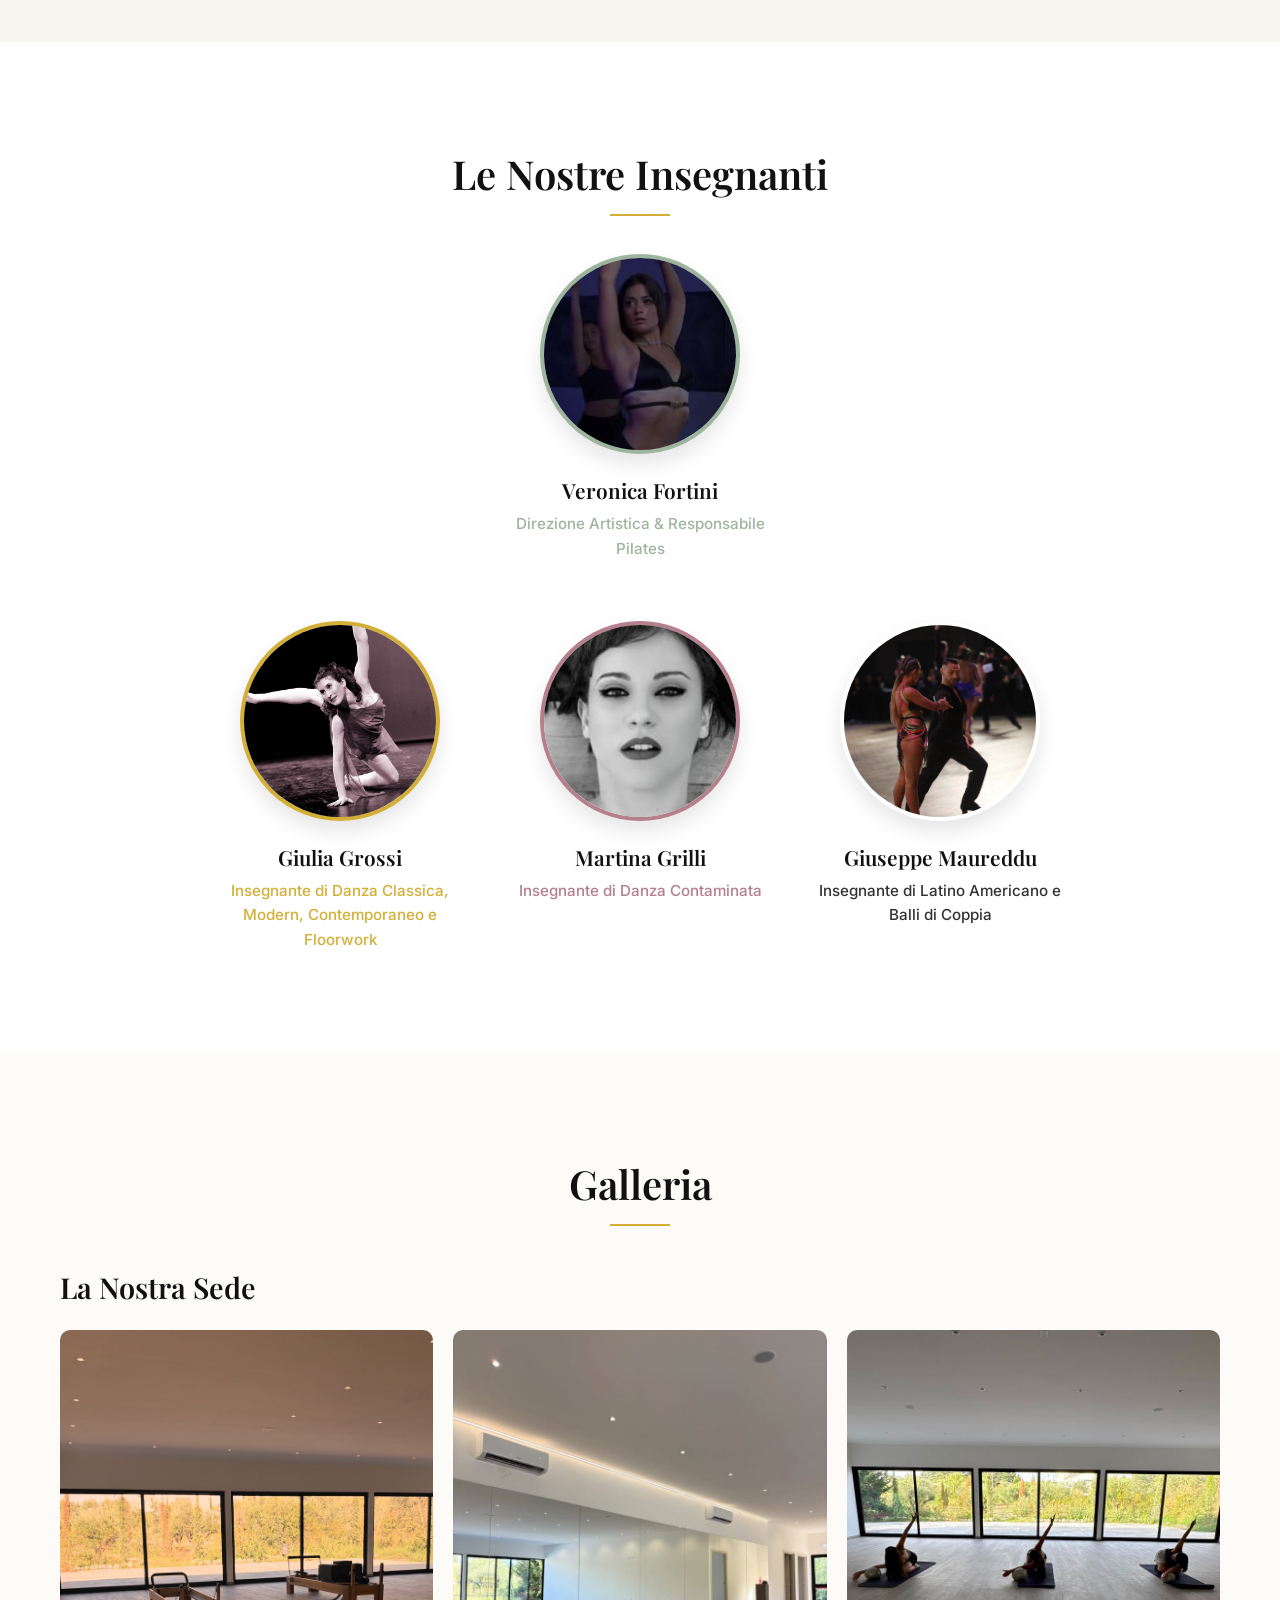
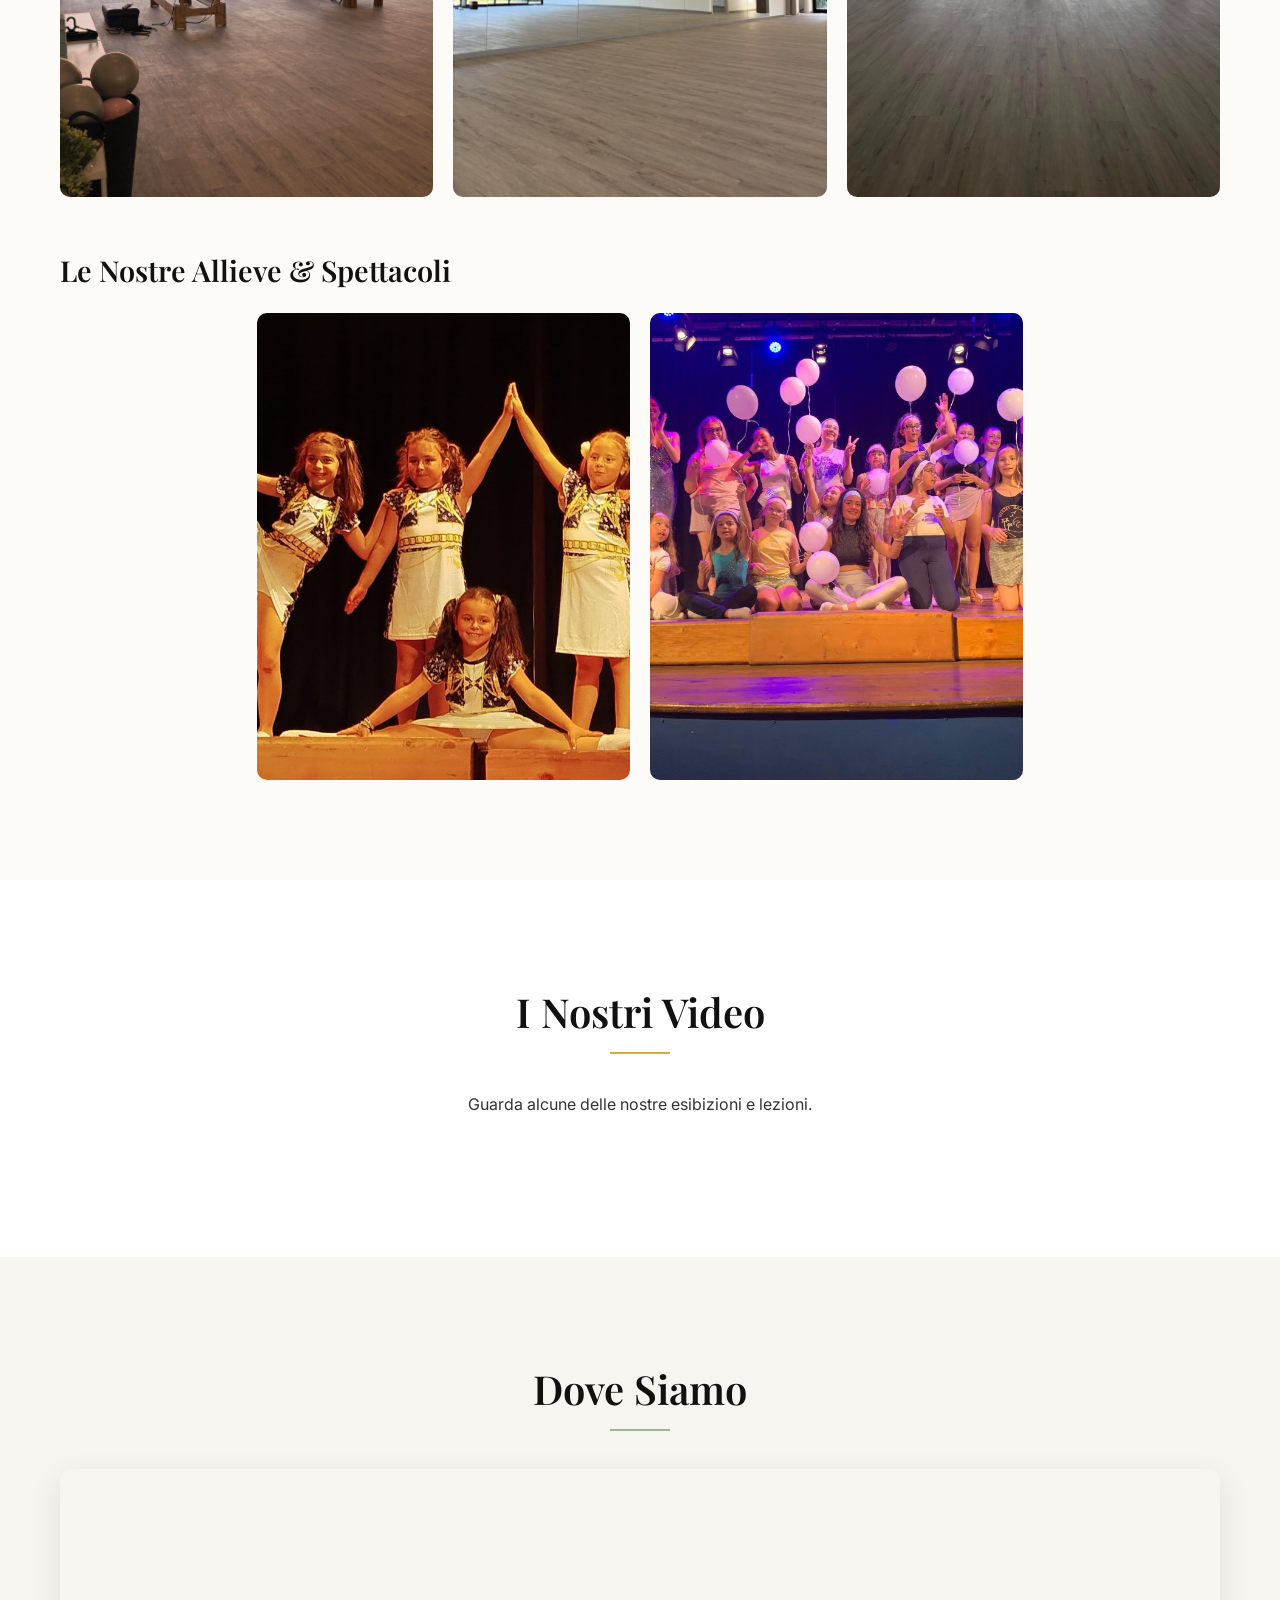
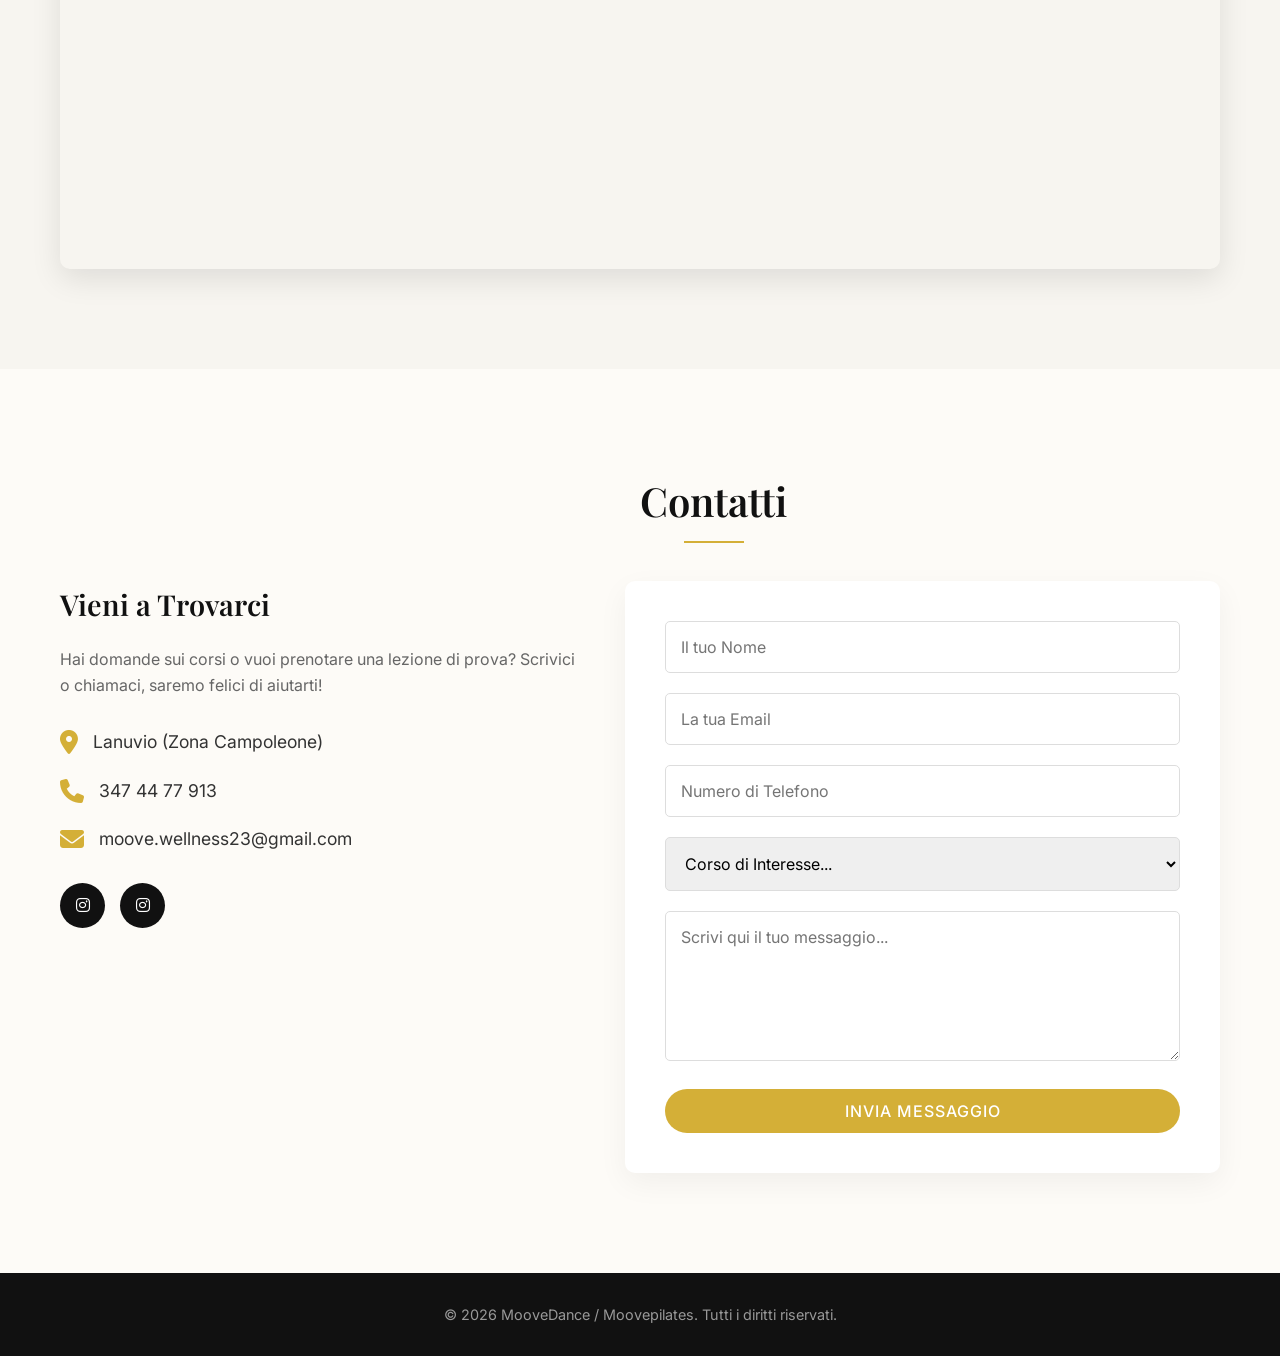
==== commit 01043be8: "Add files via upload" ====
--- a/index.html
+++ b/index.html
@@ -170,9 +170,9 @@
           <h4>Martina Grilli</h4>
           <p class="teacher-role">Insegnante di Danza Contaminata</p>
         </div>
-        <div class="teacher-card color-sage">
+        <div class="teacher-card color-slate">
           <div class="teacher-img">
-            <img src="img/giuseppe.jpg" alt="Giuseppe Maureddu">
+            <img src="img/giuseppe_new.jpg" alt="Giuseppe Maureddu">
           </div>
           <h4>Giuseppe Maureddu</h4>
           <p class="teacher-role">Insegnante di Latino Americano e Balli di Coppia</p>
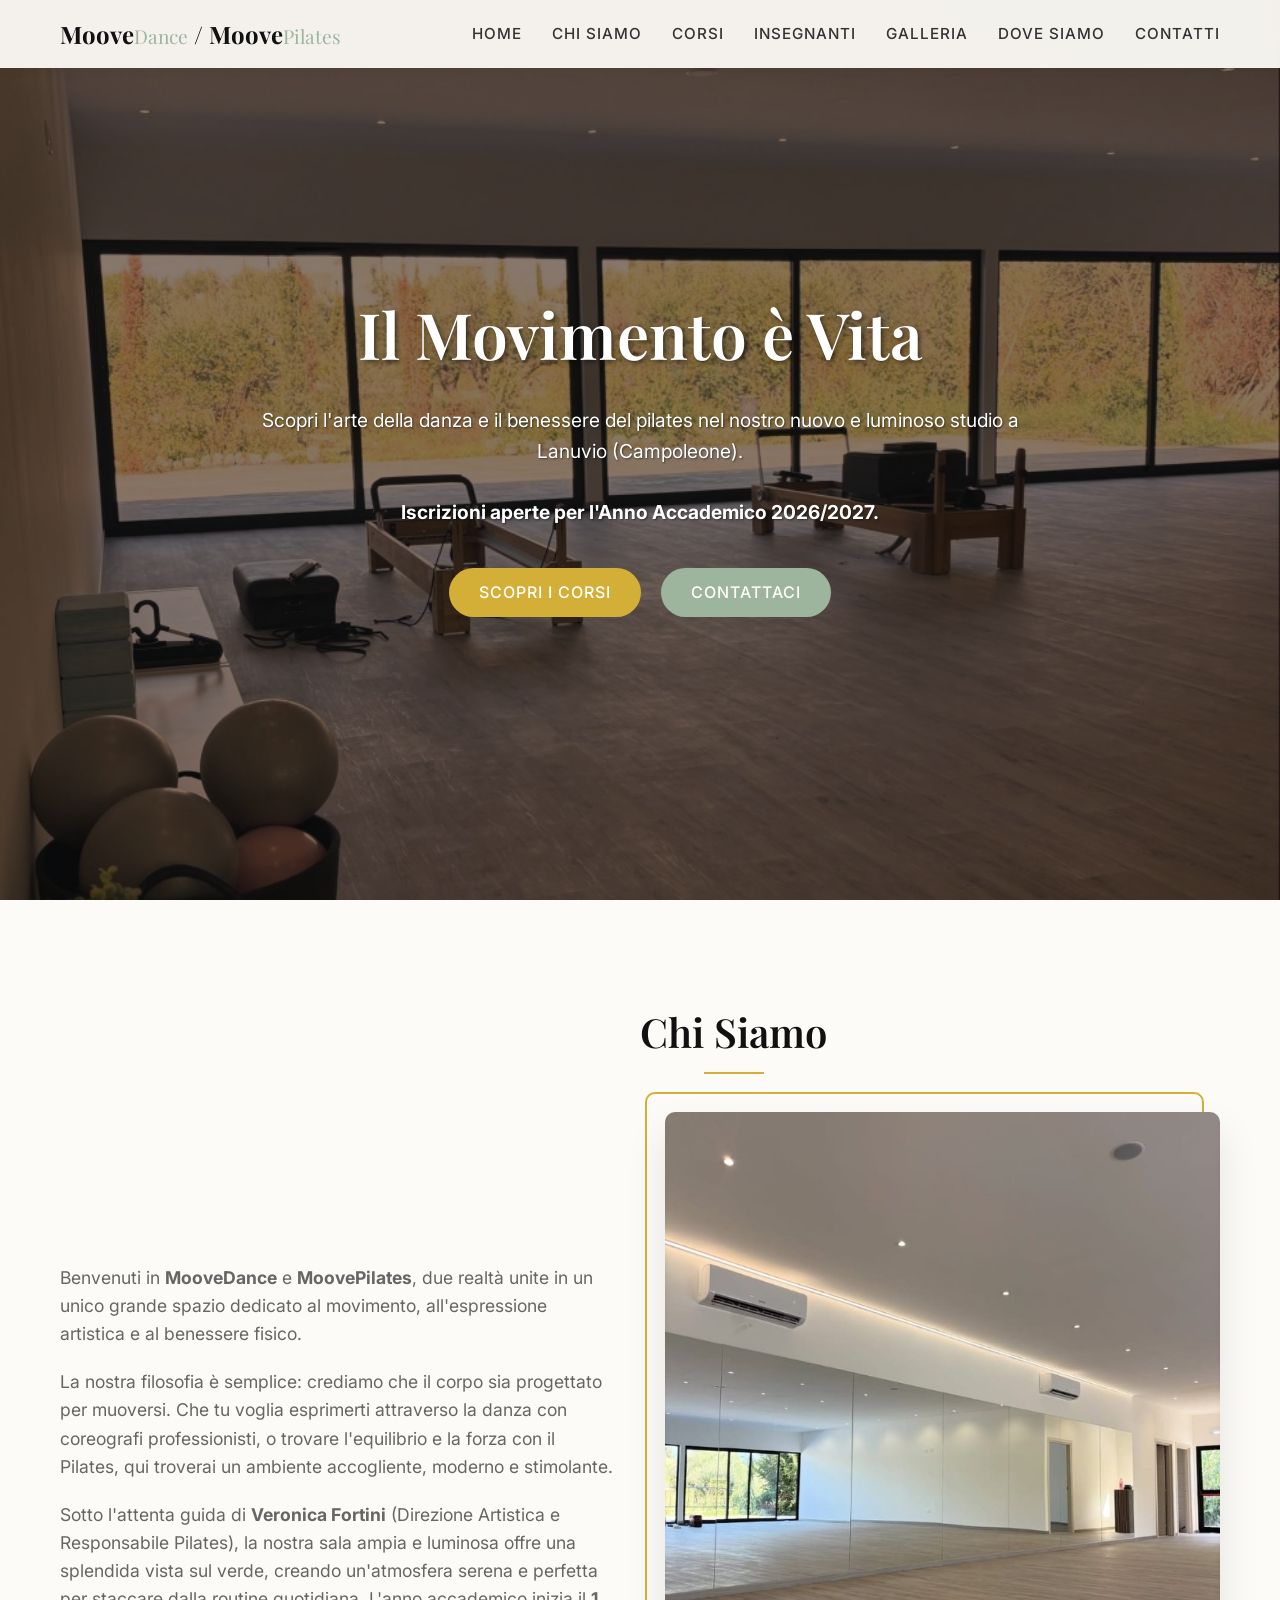
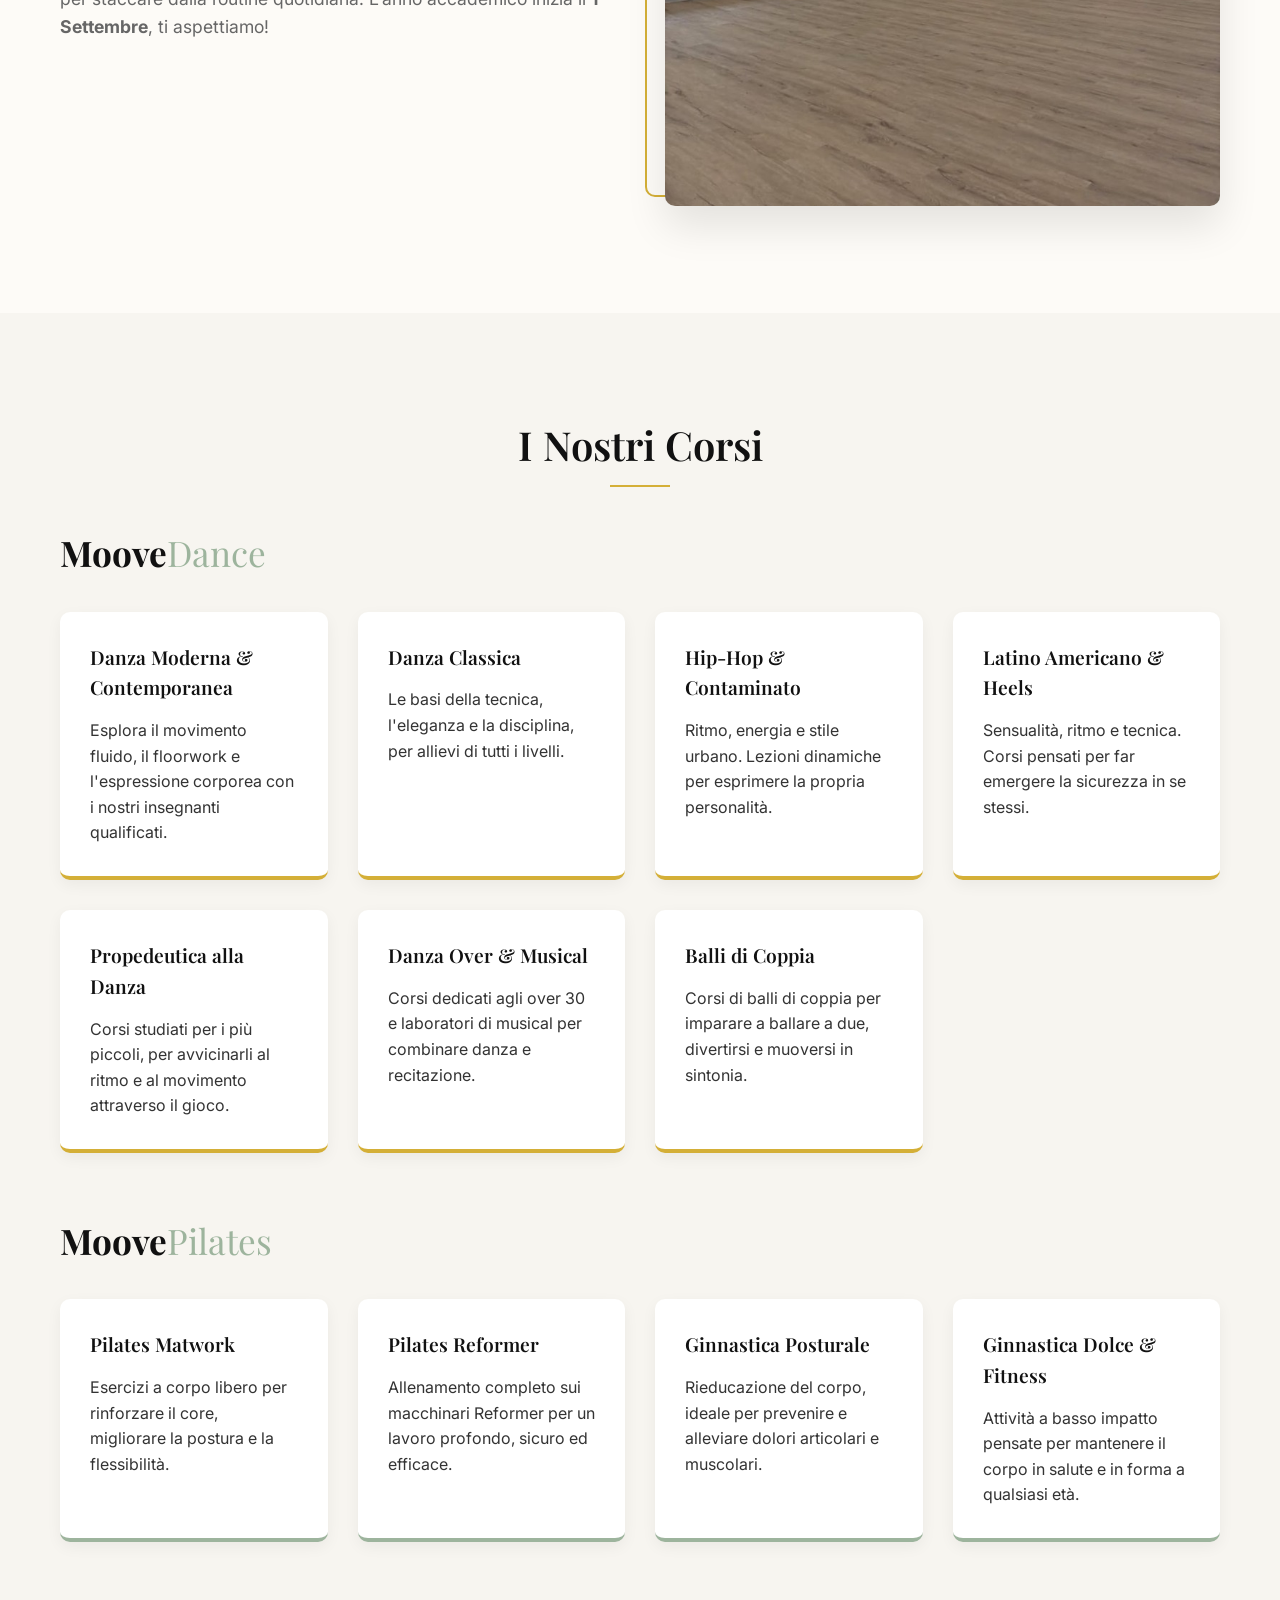
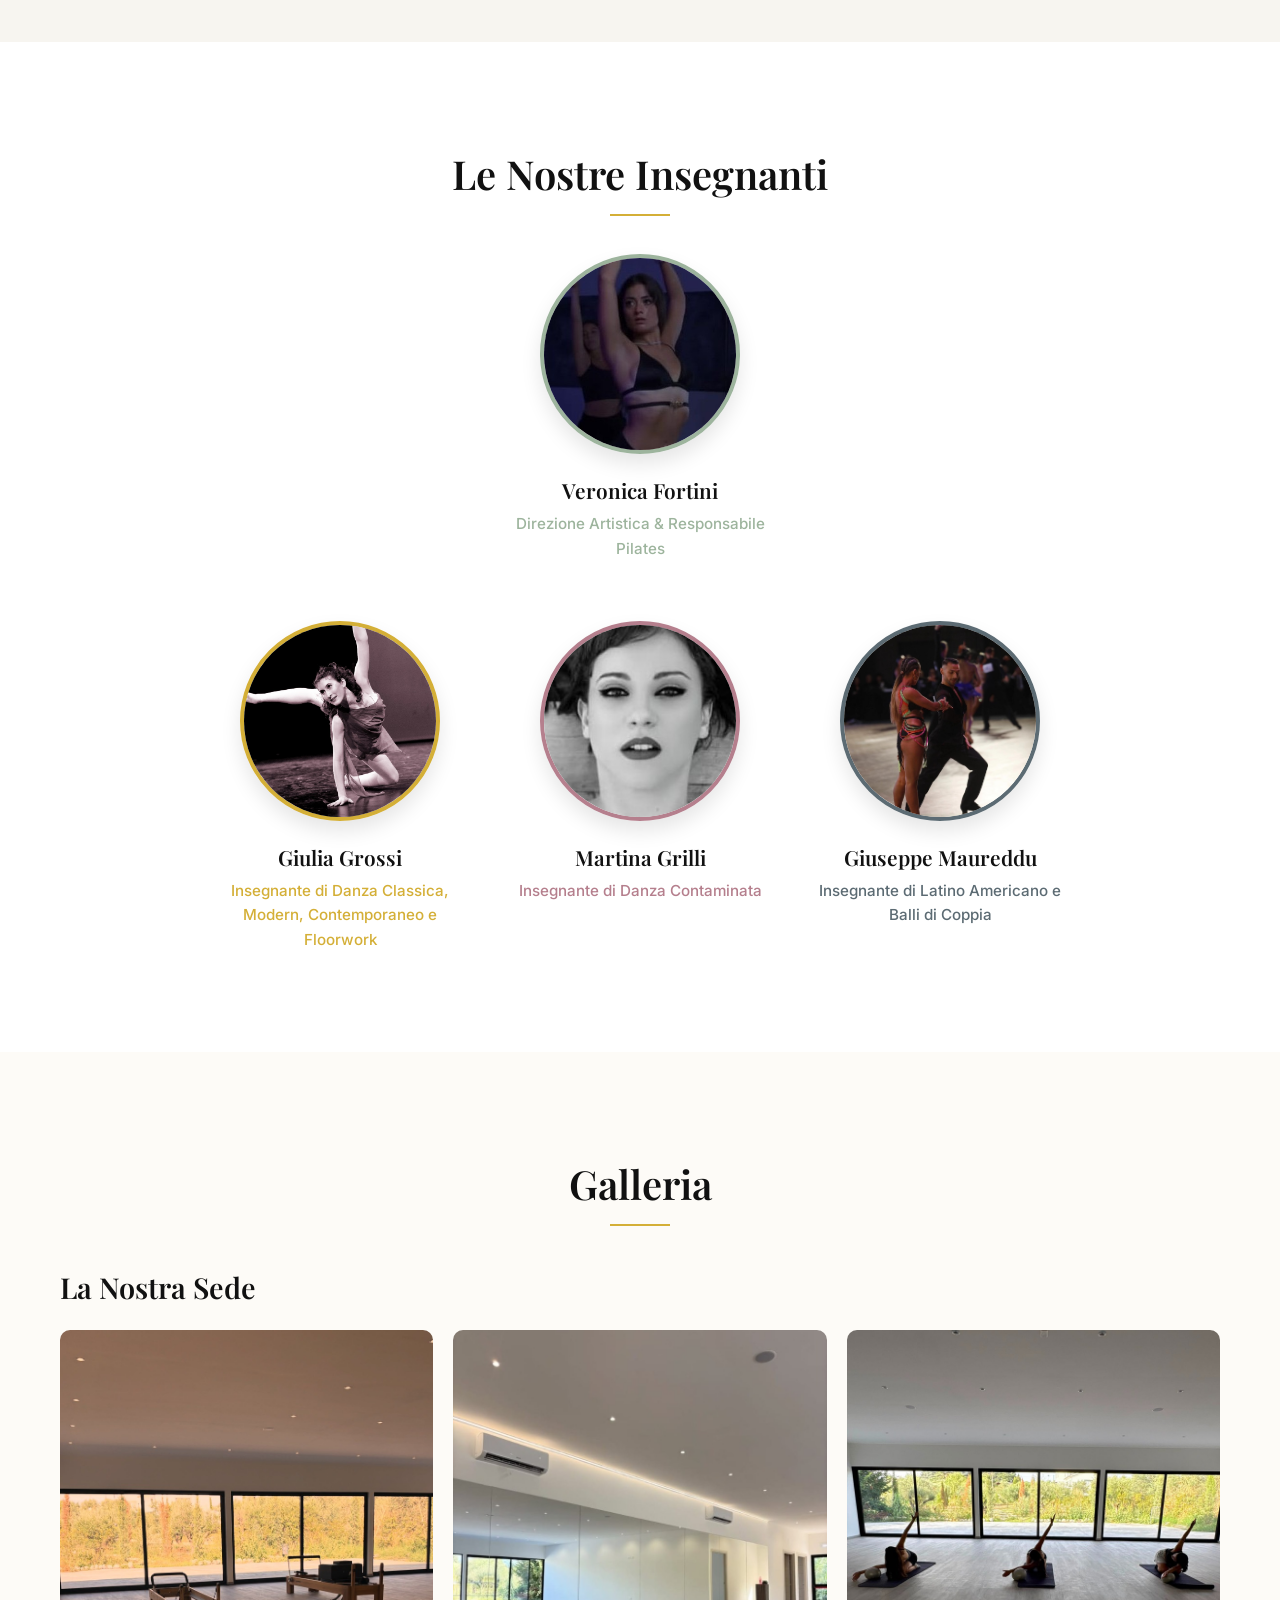
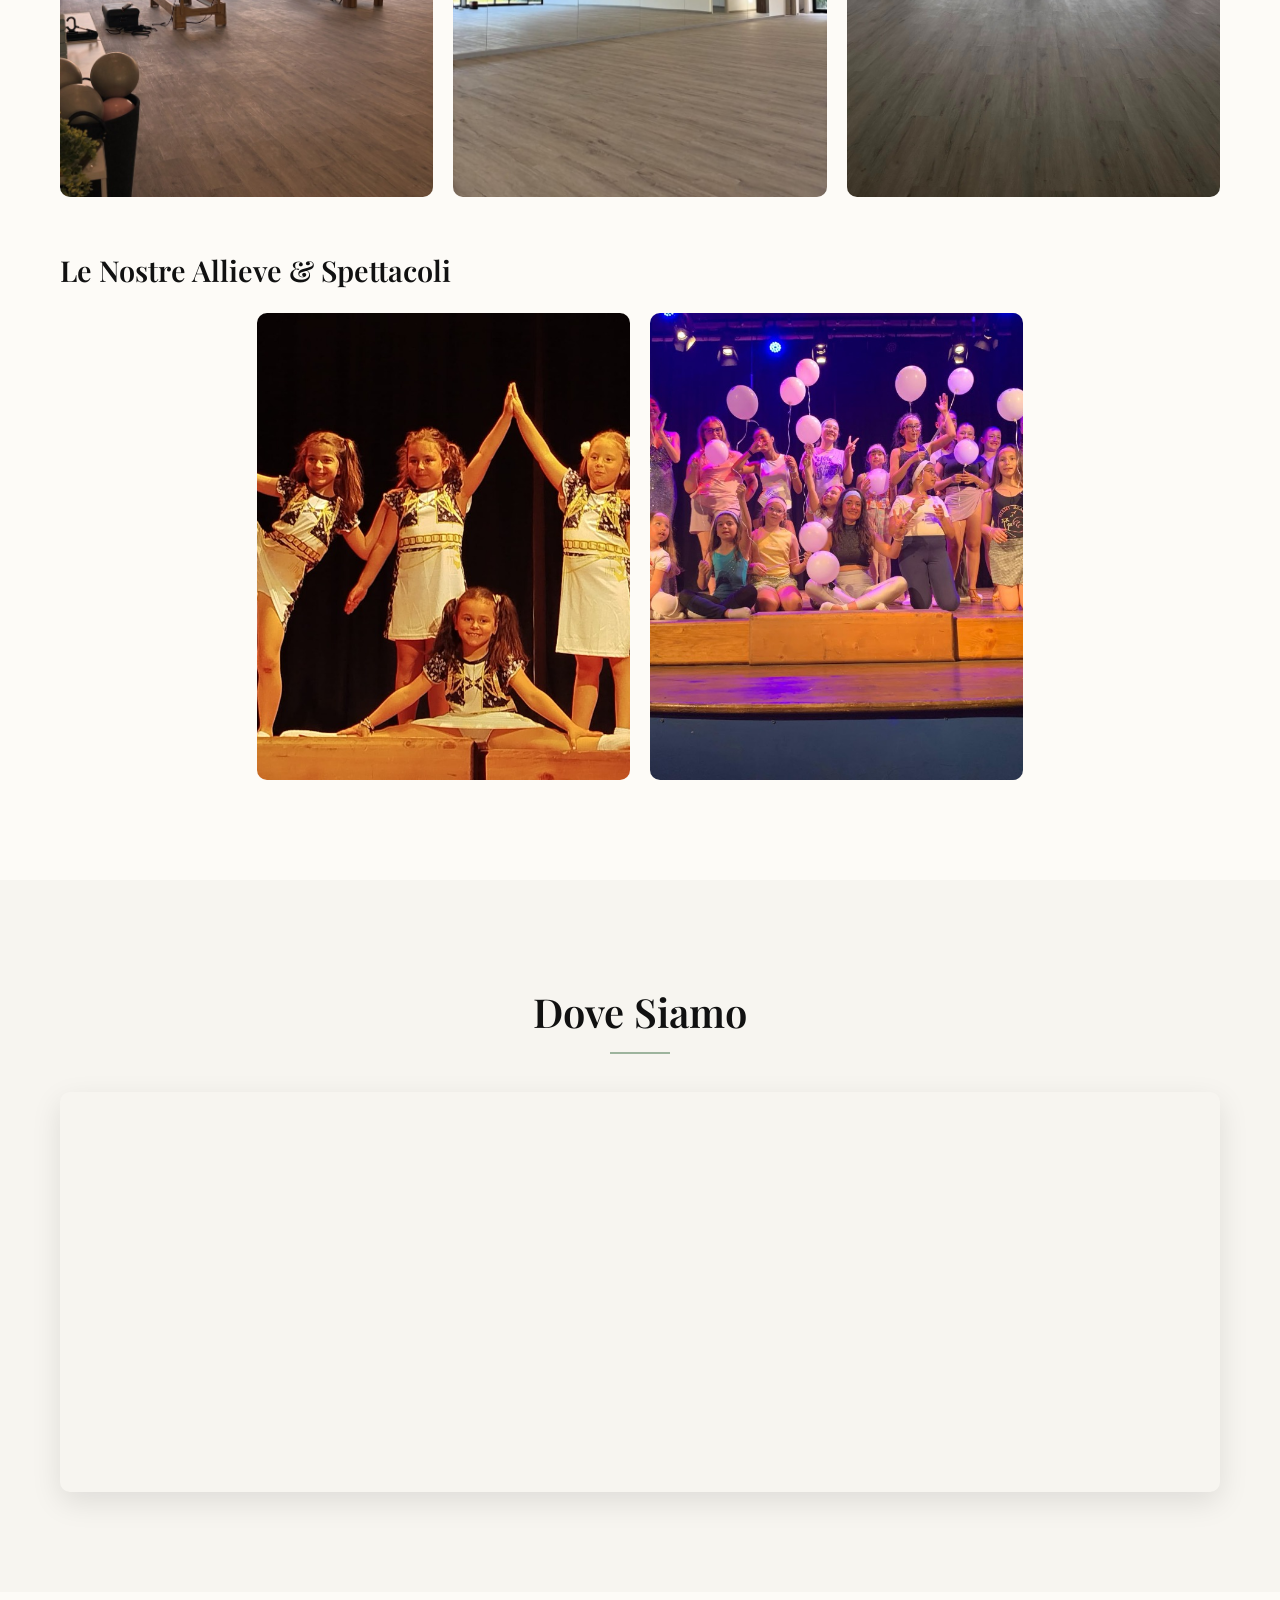
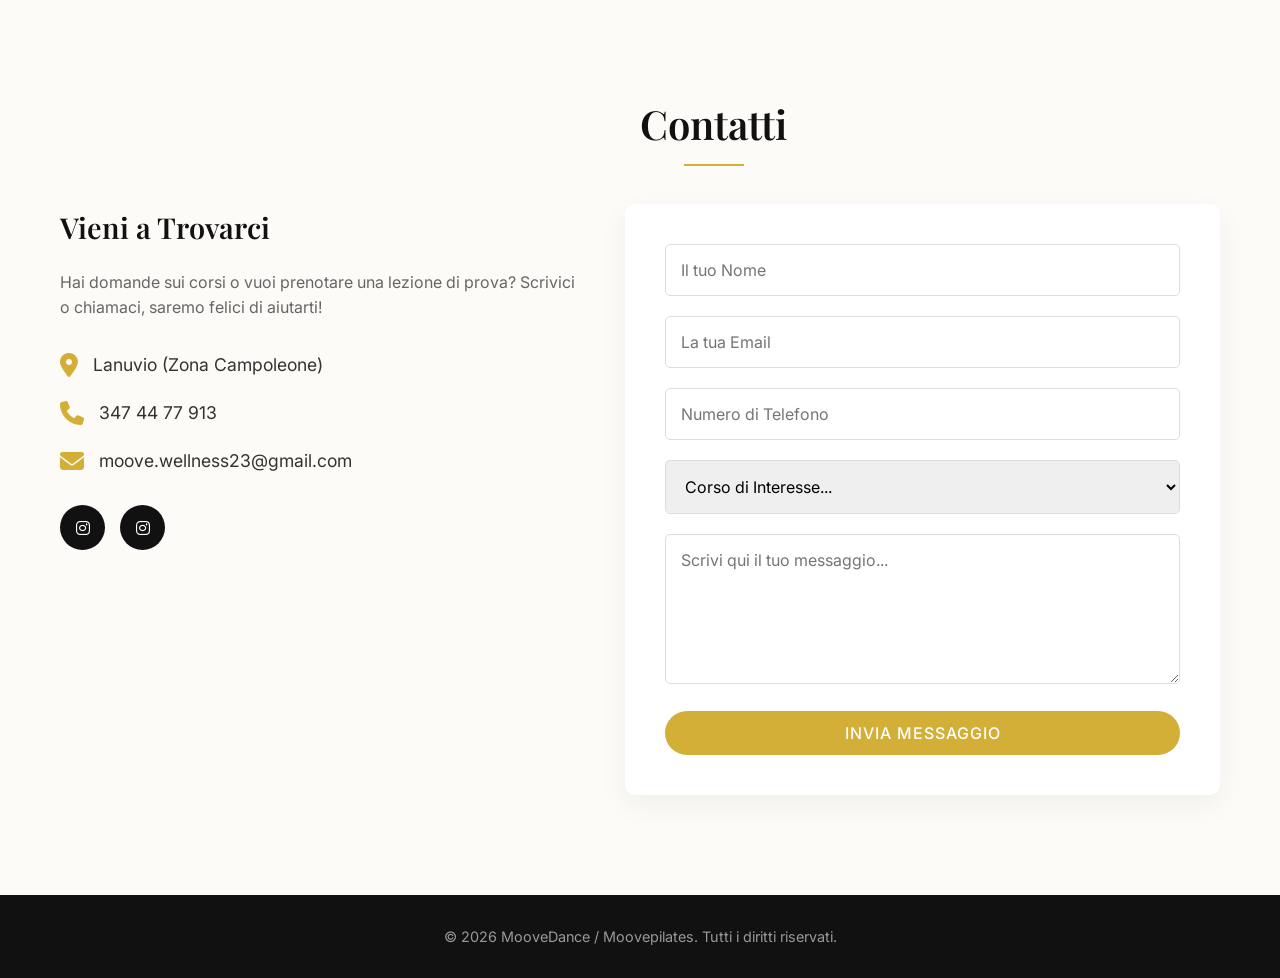
==== commit 46259093: "Add files via upload" ====
--- a/index.html
+++ b/index.html
@@ -38,7 +38,6 @@
         <li><a href="#corsi">Corsi</a></li>
         <li><a href="#insegnanti">Insegnanti</a></li>
         <li><a href="#galleria">Galleria</a></li>
-        <li><a href="#video">Video</a></li>
         <li><a href="#dove-siamo">Dove Siamo</a></li>
         <li><a href="#contatti">Contatti</a></li>
       </ul>
@@ -201,16 +200,6 @@
     </div>
   </section>
 
-  <!-- Video Section -->
-  <section id="video">
-    <div class="container">
-      <h2 class="section-title fade-in">I Nostri Video</h2>
-      <p style="text-align: center; margin-bottom: 40px;" class="fade-in">Guarda alcune delle nostre esibizioni e lezioni.</p>
-      <div class="video-grid fade-in">
-        <!-- I video verranno inseriti qui -->
-      </div>
-    </div>
-  </section>
 
   <!-- Dove Siamo Section -->
   <section id="dove-siamo">
--- a/css/style.css
+++ b/css/style.css
@@ -8,6 +8,7 @@
   /* Moovepilates Palette */
   --color-sage: #9DB49D;
   --color-cream: #FDFBF7;
+  --color-slate: #5C6B73;
   
   /* Shared / Base */
   --color-white: #ffffff;
@@ -424,6 +425,9 @@
 
 .teacher-card.color-rose .teacher-img { border-color: var(--color-rose); }
 .teacher-card.color-rose .teacher-role { color: var(--color-rose); }
+
+.teacher-card.color-slate .teacher-img { border-color: var(--color-slate); }
+.teacher-card.color-slate .teacher-role { color: var(--color-slate); }
 
 /* Galleria */
 #galleria {
